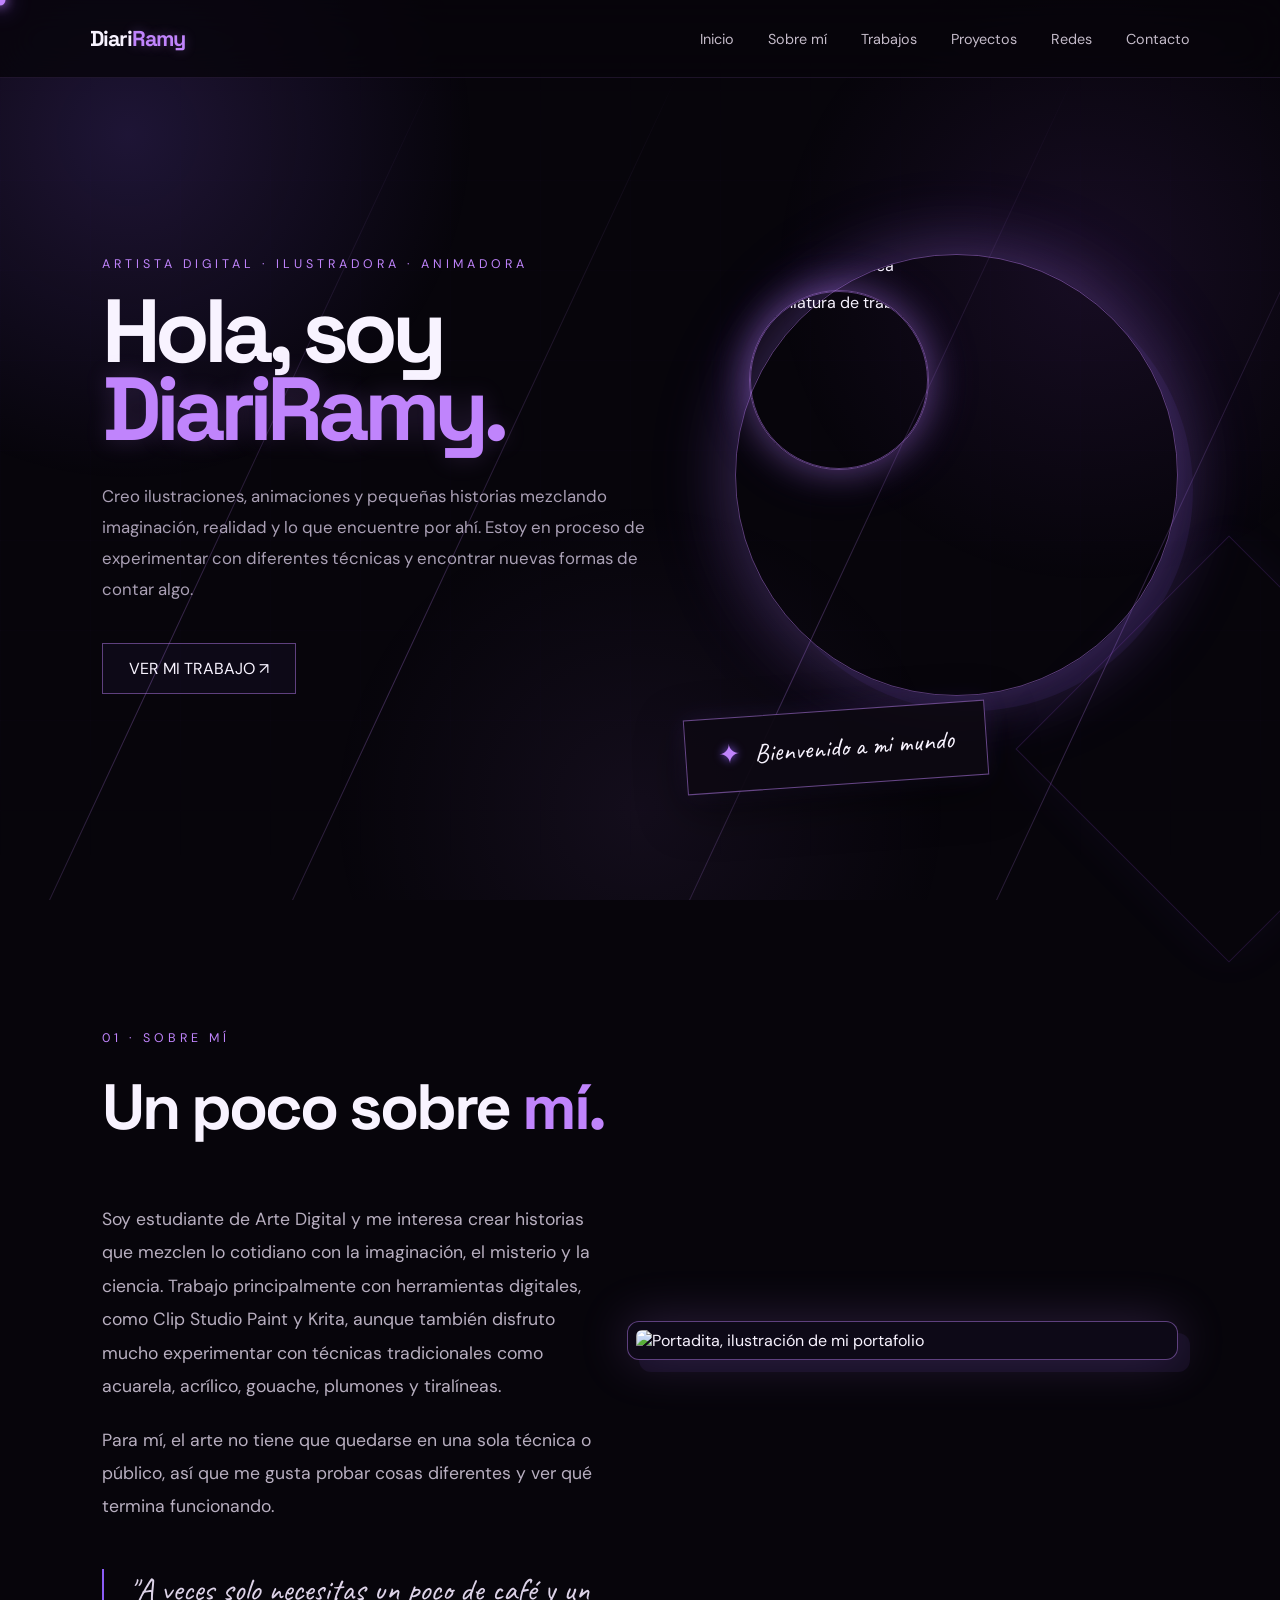
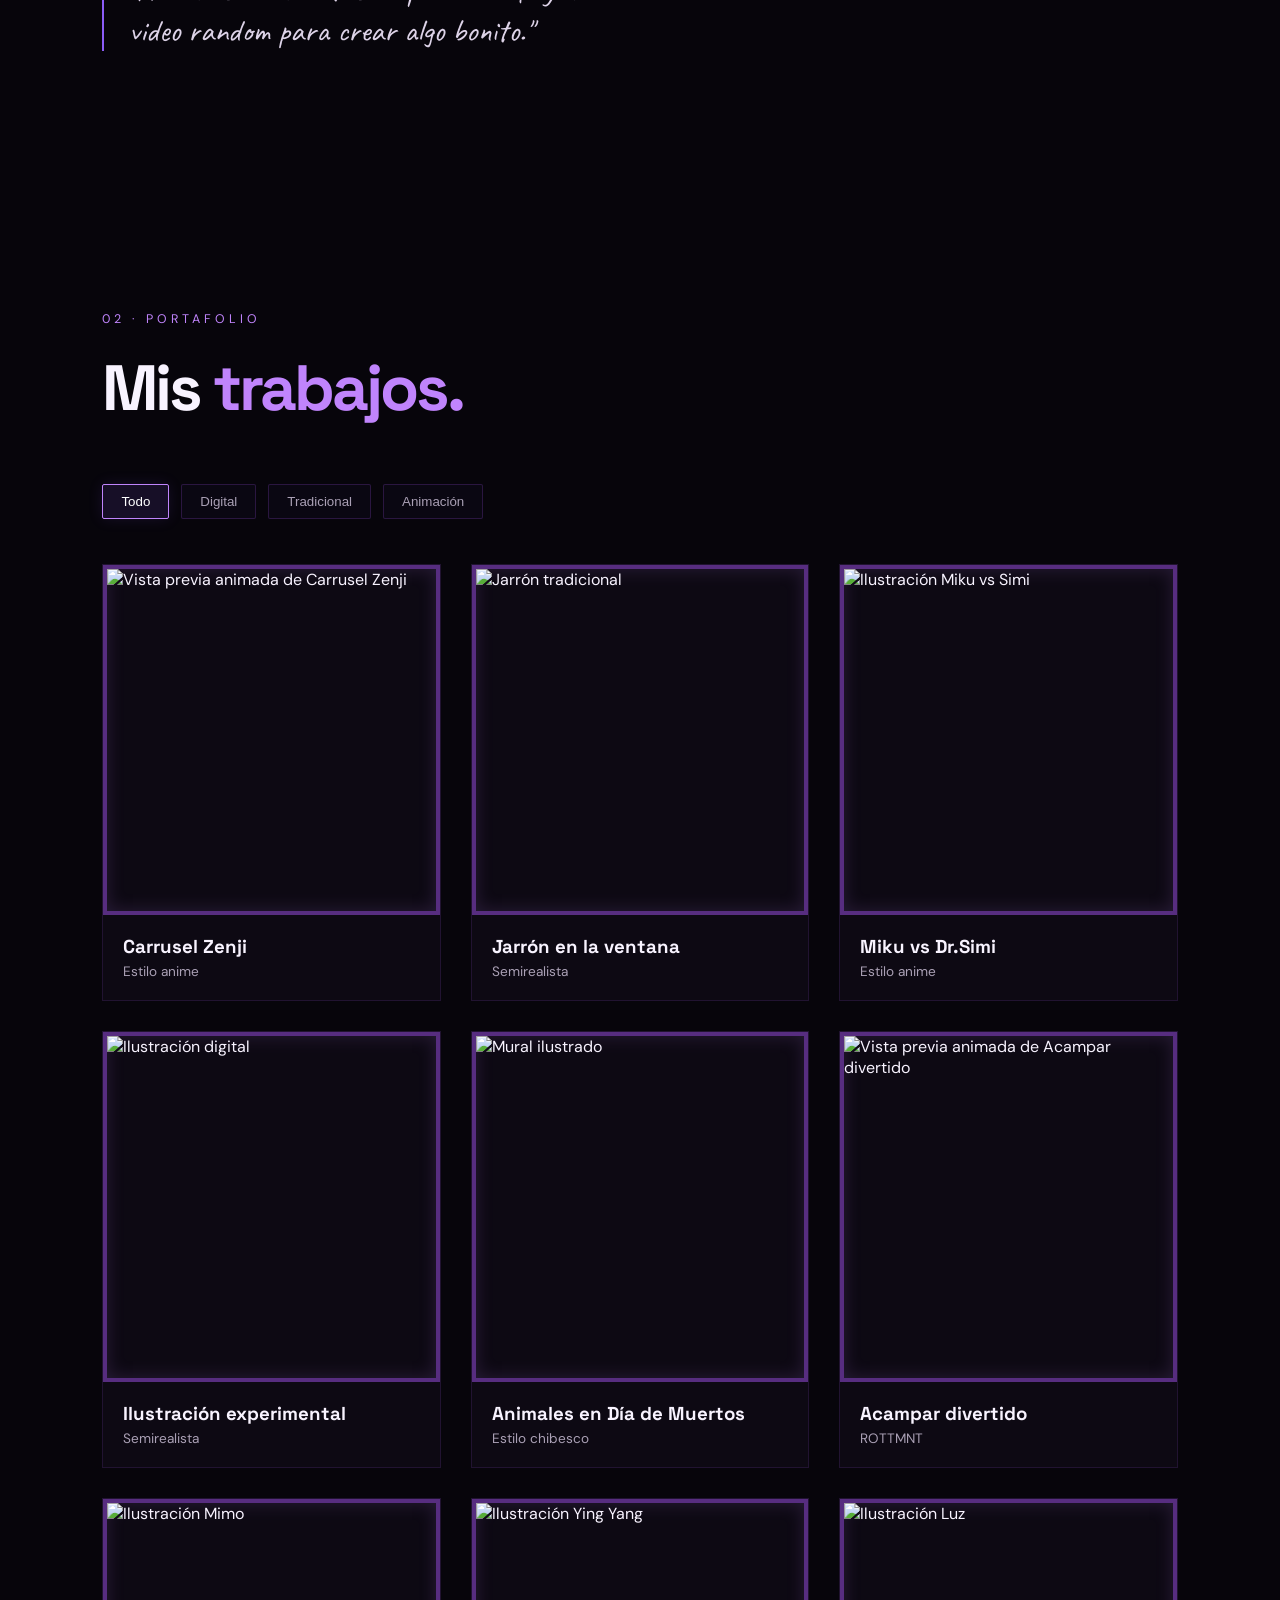
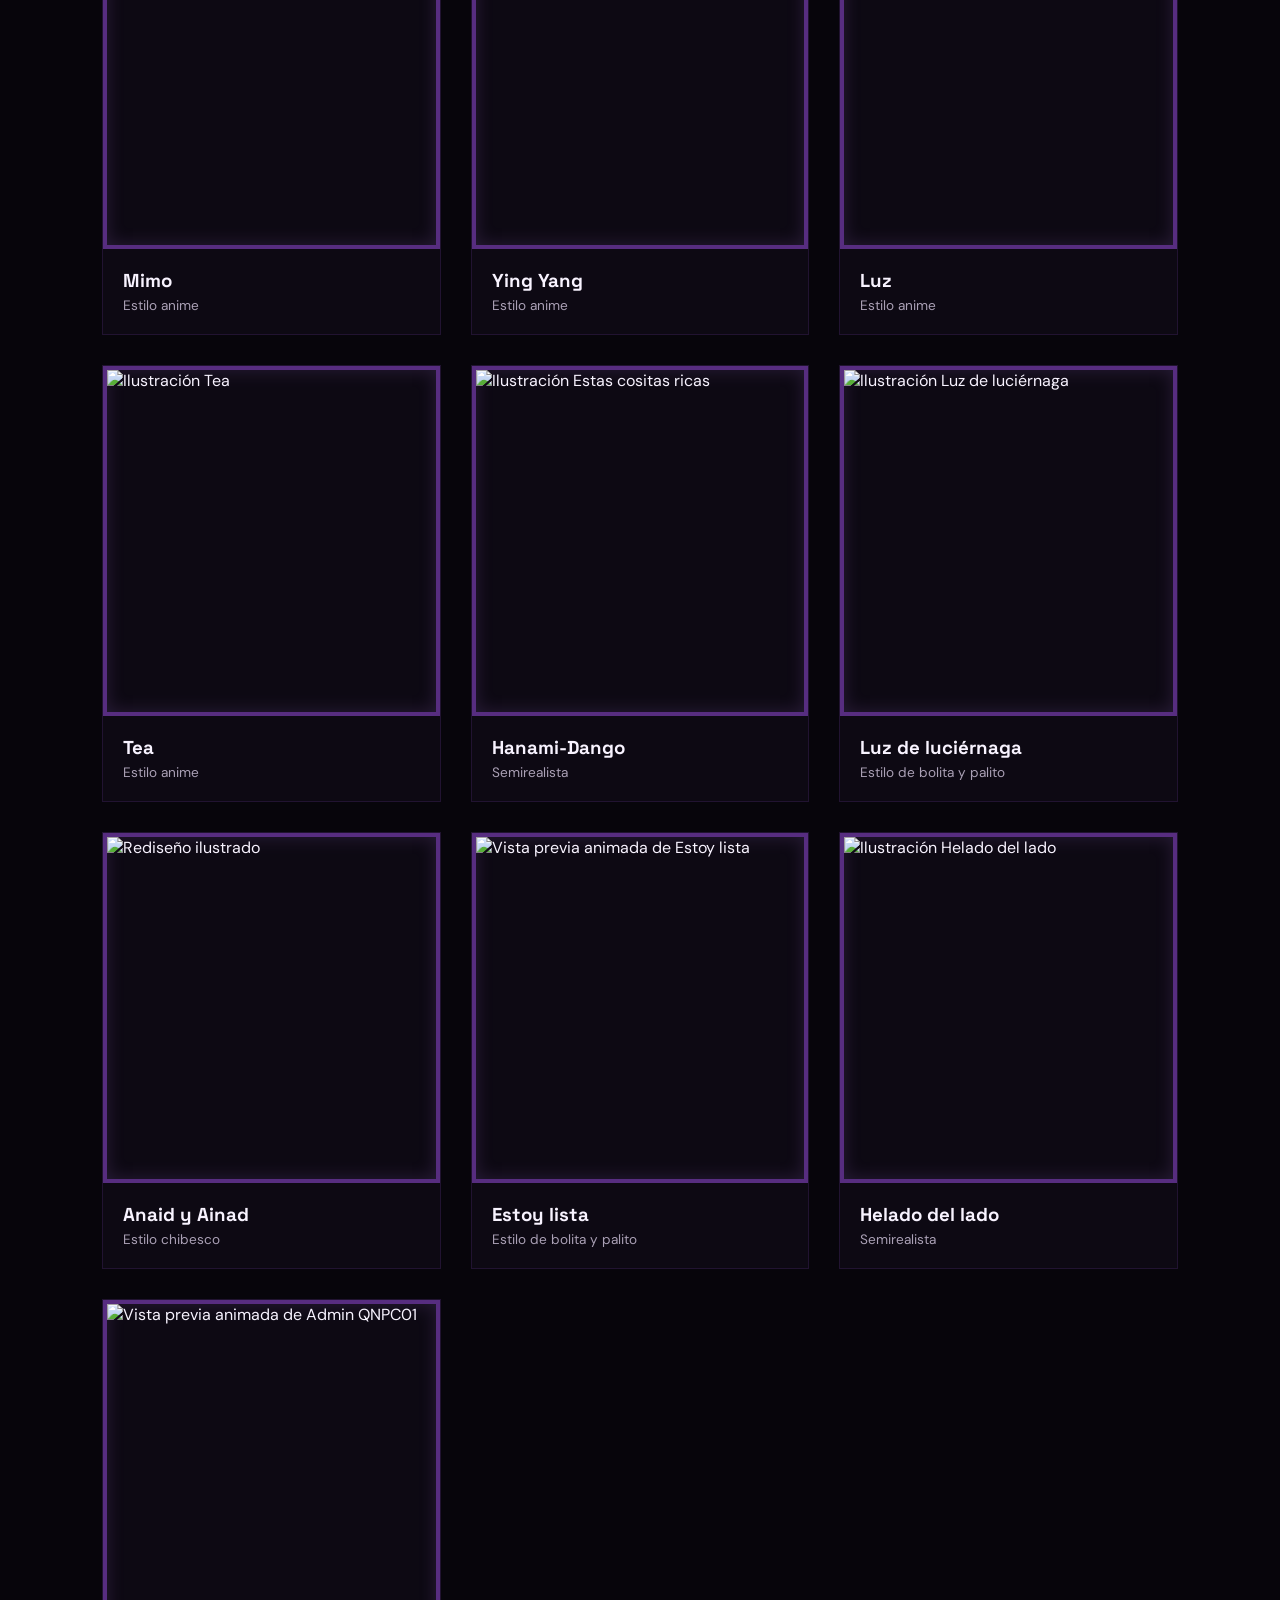
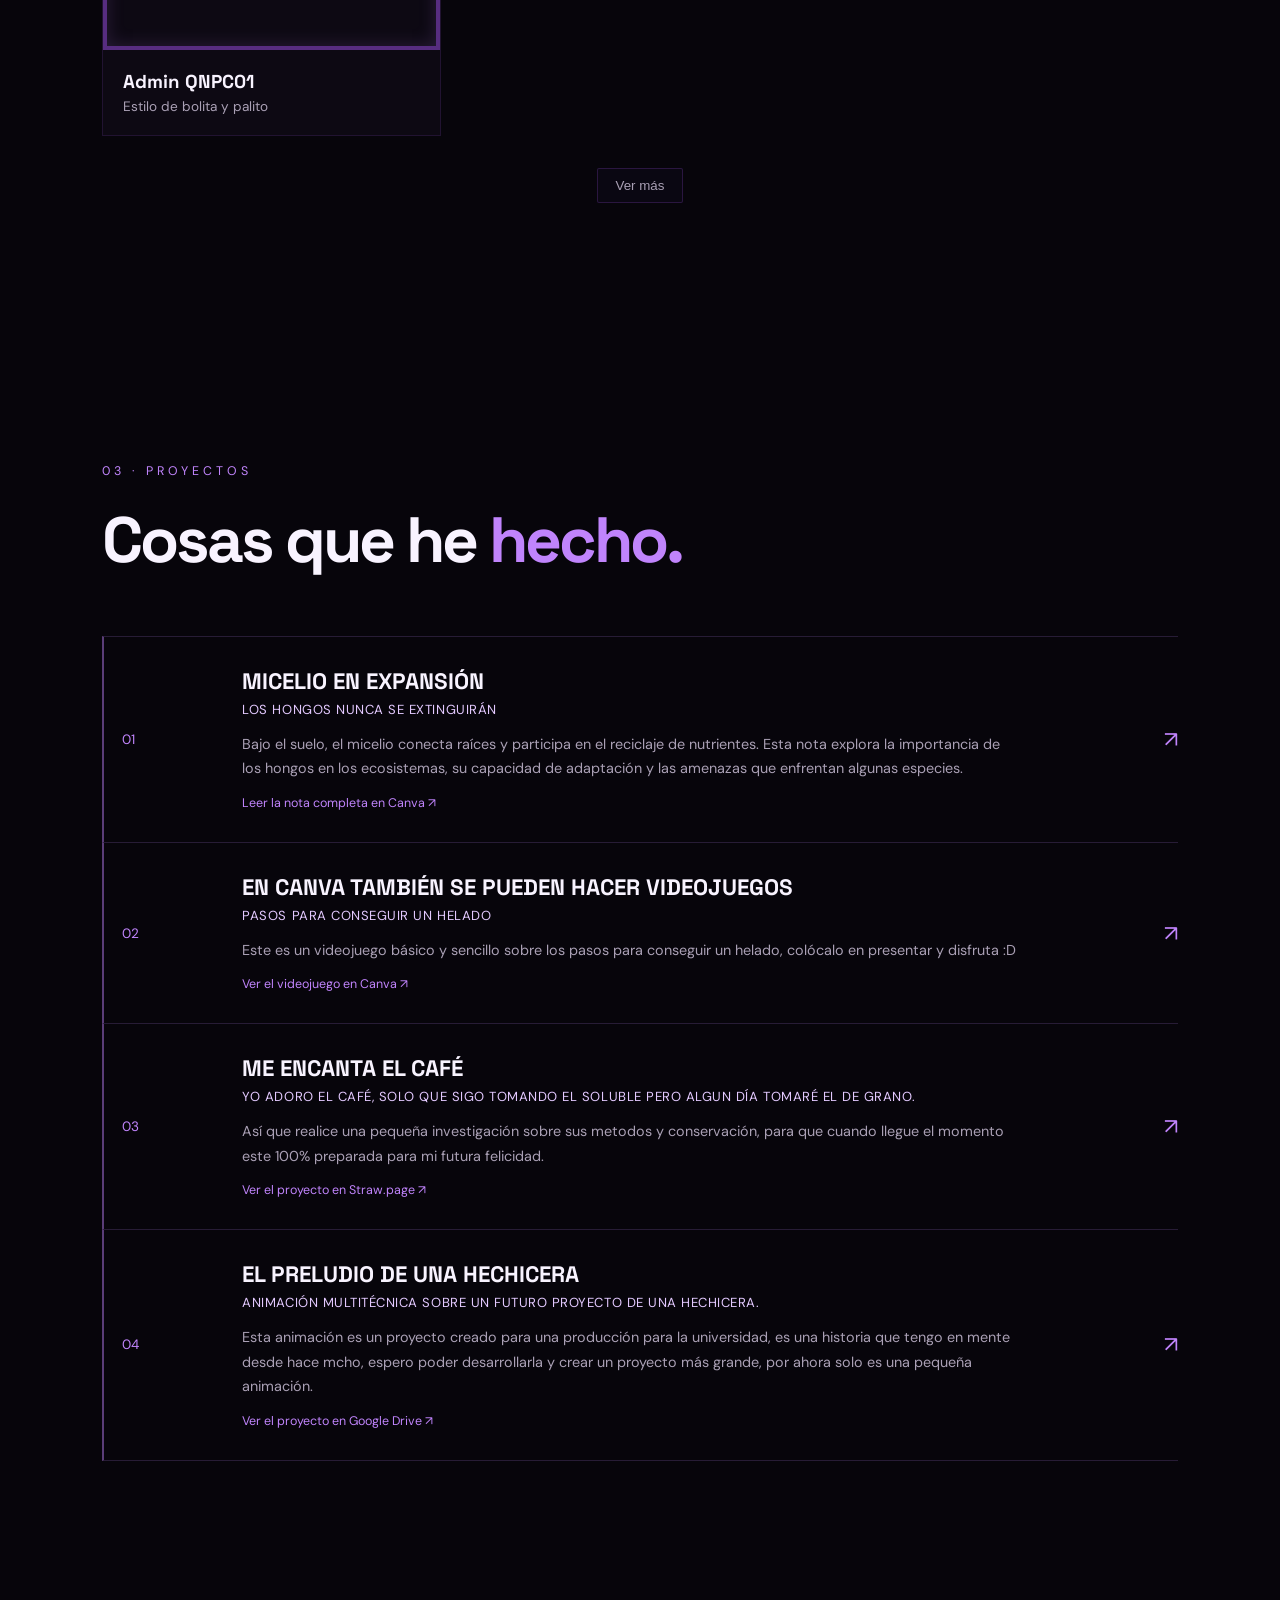
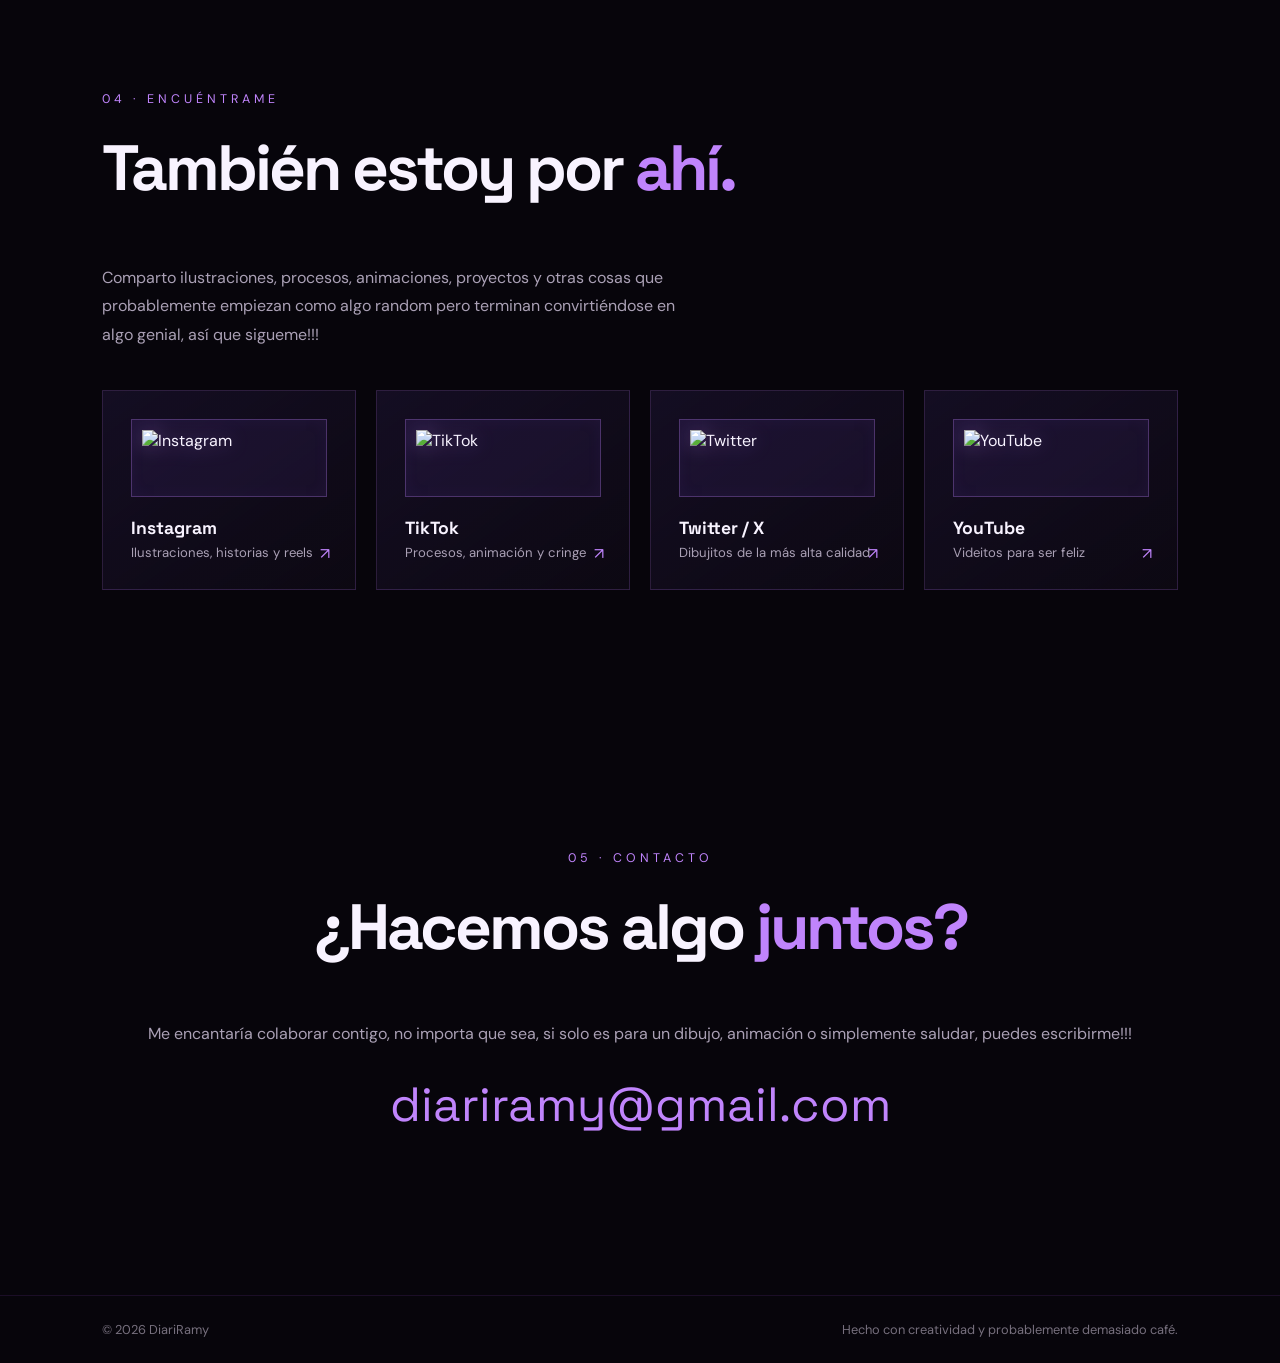
==== index.html @ 4299b9d6 "Update print statement from 'Hello' to 'Goodbye'" ====
<!DOCTYPE html>
<html lang="es">
<head>
    <meta charset="UTF-8">
    <meta name="viewport" content="width=device-width, initial-scale=1.0">

    <title>DiariRamy | Portafolio</title>
    <link rel="icon" type="image/png" href="./assets/portada1.png">

    <!-- FUENTES -->
    <link rel="preconnect" href="https://fonts.googleapis.com">
    <link rel="preconnect" href="https://fonts.gstatic.com" crossorigin>

    <link href="https://fonts.googleapis.com/css2?family=Caveat:wght@500;600;700&family=DM+Sans:wght@400;500;600;700&family=Space+Grotesk:wght@400;500;600;700&display=swap" rel="stylesheet">


<link rel="stylesheet" href="styles.css">
</head>


<body>


<!-- =====================================================
     FONDO
====================================================== -->

<div class="cyber-grid"></div>


<div class="background-lines">
    <span></span>
    <span></span>
    <span></span>
    <span></span>
</div>


<div class="particles" aria-hidden="true">

    <div class="particle" style="left:2%; --drift-x:18px; --drift-x-2:-22px; --drift-x-3:12px; animation-duration:8s; animation-delay:-1s;"></div>
    <div class="particle" style="left:7%; --drift-x:22px; --drift-x-2:-18px; --drift-x-3:14px; animation-duration:10s; animation-delay:-4s;"></div>
    <div class="particle" style="left:12%; --drift-x:15px; --drift-x-2:-25px; --drift-x-3:8px; animation-duration:9s; animation-delay:-2s;"></div>
    <div class="particle" style="left:17%; --drift-x:24px; --drift-x-2:-20px; --drift-x-3:15px; animation-duration:11s; animation-delay:-6s;"></div>
    <div class="particle" style="left:23%; --drift-x:12px; --drift-x-2:-18px; --drift-x-3:10px; animation-duration:8s; animation-delay:-5s;"></div>
    <div class="particle" style="left:29%; --drift-x:17px; --drift-x-2:-28px; --drift-x-3:18px; animation-duration:12s; animation-delay:-7s;"></div>
    <div class="particle" style="left:35%; --drift-x:22px; --drift-x-2:-14px; --drift-x-3:20px; animation-duration:10s; animation-delay:-3s;"></div>
    <div class="particle" style="left:41%; --drift-x:19px; --drift-x-2:-26px; --drift-x-3:13px; animation-duration:9s; animation-delay:-8s;"></div>
    <div class="particle" style="left:47%; --drift-x:21px; --drift-x-2:-18px; --drift-x-3:10px; animation-duration:13s; animation-delay:-5s;"></div>
    <div class="particle" style="left:53%; --drift-x:16px; --drift-x-2:-32px; --drift-x-3:12px; animation-duration:11s; animation-delay:-8s;"></div>
    <div class="particle" style="left:59%; --drift-x:24px; --drift-x-2:-14px; --drift-x-3:18px; animation-duration:9s; animation-delay:-4s;"></div>
    <div class="particle" style="left:65%; --drift-x:18px; --drift-x-2:-26px; --drift-x-3:14px; animation-duration:12s; animation-delay:-7s;"></div>
    <div class="particle" style="left:71%; --drift-x:26px; --drift-x-2:-20px; --drift-x-3:20px; animation-duration:10s; animation-delay:-11s;"></div>
    <div class="particle" style="left:77%; --drift-x:14px; --drift-x-2:-24px; --drift-x-3:15px; animation-duration:8s; animation-delay:-3s;"></div>
    <div class="particle" style="left:83%; --drift-x:20px; --drift-x-2:-18px; --drift-x-3:12px; animation-duration:9s; animation-delay:-8s;"></div>
    <div class="particle" style="left:89%; --drift-x:22px; --drift-x-2:-30px; --drift-x-3:16px; animation-duration:12s; animation-delay:-6s;"></div>
    <div class="particle" style="left:95%; --drift-x:18px; --drift-x-2:-18px; --drift-x-3:10px; animation-duration:10s; animation-delay:-2s;"></div>

</div>


<div class="sparkles">

    <div class="sparkle">✦</div>
    <div class="sparkle">✧</div>
    <div class="sparkle">✦</div>
    <div class="sparkle">✧</div>
    <div class="sparkle">✦</div>
    <div class="sparkle">·</div>
    <div class="sparkle">✦</div>
    <div class="sparkle">·</div>
    <div class="sparkle">✧</div>
    <div class="sparkle">·</div>
    <div class="sparkle">✦</div>
    <div class="sparkle">·</div>

</div>


<!-- =====================================================
     CURSOR
====================================================== -->

<div class="cursor"></div>

<div class="click-burst-layer" aria-hidden="true"></div>

<style>
    .click-burst-layer {
        position: fixed;
        inset: 0;
        z-index: 9999;
        pointer-events: none;
        overflow: visible;
    }

    .click-ripple {
        position: absolute;
        width: 14px;
        height: 14px;
        pointer-events: none;
        transform: translate(-50%, -50%);
    }
        .click-ripple {
            position: absolute;
            width: 14px;
            height: 14px;
            pointer-events: none;
            transform: translate(-50%, -50%);
        }

        .click-ripple::before {
            content: "";
            position: absolute;
            top: 50%;
            left: 50%;
            width: 36px;
            height: 36px;
            border-radius: 50%;
            background: radial-gradient(
                circle,
                rgba(255, 255, 255, 0.9) 0%,
                rgba(192, 132, 252, 0.55) 24%,
                rgba(139, 92, 246, 0.22) 52%,
                transparent 74%
            );
            filter: blur(1.5px);
            opacity: 0.9;
            transform: translate(-50%, -50%) scale(0.35);
            pointer-events: none;
            animation: rippleHalo 760ms ease-out forwards;
        }

        @keyframes rippleHalo {
            0% {
                opacity: 0.9;
                transform: translate(-50%, -50%) scale(0.35);
            }
            100% {
                opacity: 0;
                transform: translate(-50%, -50%) scale(2.7);
            }
        }

        .click-firework,
        .click-firework::before,
        .click-firework::after {
            position: absolute;
            top: 50%;
            left: 50%;
            width: 8px;
            height: 8px;
            border-radius: 50%;
            pointer-events: none;
            transform: translate(-50%, -50%) scale(0.5);
            animation: fireworkExplode 2s ease-out forwards;
        }

        .click-firework {
            filter: drop-shadow(0 0 4px rgba(168, 85, 247, 0.9));
            box-shadow:
                0 0 0 #f8f3ff,
                32px -14px 0 #a855f7,
                -24px -29px 0 #c084fc,
                15px -43px 0 #8b5cf6,
                -40px -3px 0 #d8b4fe,
                28px 13px 0 #9333ea,
                -12px 34px 0 #c026d3,
                34px 34px 0 #7c3aed,
                -58px -53px 0 #c084fc,
                55px -49px 0 #a855f7,
                -61px 34px 0 #d946ef,
                58px 48px 0 #8b5cf6,
                8px 68px 0 #b072e8,
                -46px 62px 0 #c026d3;
        }

        .click-firework::before,
        .click-firework::after {
            content: "";
        }

        .click-firework::before {
            animation-delay: 250ms;
            filter: drop-shadow(0 0 4px rgba(192, 132, 252, 0.9));
            box-shadow:
                0 0 0 #f8f3ff,
                -34px -18px 0 #c084fc,
                27px -37px 0 #8b5cf6,
                -20px 28px 0 #d946ef,
                42px -8px 0 #a855f7,
                -29px -45px 0 #c026d3,
                52px 58px 0 #9333ea,
                -58px 48px 0 #d946ef,
                64px -34px 0 #7c3aed,
                -56px -58px 0 #a855f7,
                8px -70px 0 #c084fc;
        }

        .click-firework::after {
            animation-delay: 500ms;
            filter: drop-shadow(0 0 4px rgba(217, 70, 239, 0.9));
            box-shadow:
                0 0 0 #f8f3ff,
                25px -42px 0 #8b5cf6,
                -40px -15px 0 #c084fc,
                36px 32px 0 #d946ef,
                -18px -34px 0 #7c3aed,
                18px 44px 0 #c026d3,
                -63px 36px 0 #9333ea,
                56px -57px 0 #d946ef,
                -52px -62px 0 #8b5cf6,
                70px 10px 0 #a855f7,
                -8px 70px 0 #c084fc;
        }

        @keyframes fireworkExplode {
            0% {
                opacity: 1;
                transform: translate(-50%, -50%) scale(0.5);
            }
            100% {
                opacity: 0;
                transform: translate(-50%, -50%) scale(1.7);
            }
        }

        .click-ripple span {
            position: absolute;
            inset: 0;
            border-radius: 50%;
            border: 1px solid rgba(216, 180, 254, 0.9);
            box-shadow:
                inset 0 0 8px rgba(192, 132, 252, 0.16),
                0 0 10px rgba(168, 85, 247, 0.42);
            animation: waterRipple 1.25s ease-out forwards;
            will-change: transform, opacity;
        }

        .click-ripple span:nth-child(2) {
            animation-delay: 160ms;
        }

        .click-ripple span:nth-child(3) {
            animation-delay: 320ms;
        }

        @keyframes waterRipple {
            0% {
                opacity: 0.9;
                transform: scale(0.2);
            }
            100% {
                opacity: 0;
                transform: scale(11);
            }
        }

        @media (prefers-reduced-motion: reduce) {
            .click-firework,
            .click-firework::before,
            .click-firework::after {
                animation-duration: 2s !important;
            }
        }
    </style>

<!-- =====================================================
     NAVBAR
====================================================== -->

<header class="navbar">

    <a href="#inicio" class="logo">
        Diari<span>Ramy</span>
    </a>

    <button class="menu-btn">
        ☰
    </button>

    <nav>

        <a href="#inicio">
            Inicio
        </a>

        <a href="#sobre-mi">
            Sobre mí
        </a>

        <a href="#trabajos">
            Trabajos
        </a>

        <a href="#proyectos">
            Proyectos
        </a>

        <a href="#redes">
            Redes
        </a>

        <a href="#contacto">
            Contacto
        </a>

    </nav>

</header>



<!-- =====================================================
     HERO
====================================================== -->

<main>

<section class="hero" id="inicio">

    <div class="hero-content reveal">

        <div class="small-title">
            Artista digital · Ilustradora · Animadora
        </div>

        <h1>
            Hola, soy
            <span>DiariRamy.</span>
        </h1>

        <p>
            Creo ilustraciones, animaciones y pequeñas historias
            mezclando imaginación, realidad y lo que encuentre por ahí.
            Estoy en proceso de experimentar con diferentes técnicas y
            encontrar nuevas formas de contar algo.
        </p>

        <a href="#trabajos" class="hero-button">
            VER MI TRABAJO ↗
        </a>

    </div>


    <div class="hero-image reveal">

        <div class="orbit orbit--one">
            <img
                src="./assets/port.png"
                alt="Miniatura de trabajo"
            >
        </div>

        <img
            src="./assets/portada1.png"
            alt="Ilustración artística"
            fetchpriority="high"
            decoding="async"
        >

        <div class="welcome-note">
            Bienvenido a mi mundo
        </div>

    </div>

</section>



<!-- =====================================================
     SOBRE MI
====================================================== -->

<section id="sobre-mi">

    <div class="about-layout">

    <div class="about reveal">

        <div class="small-title">
            01 · Sobre mí
        </div>

        <h2 class="section-title">
            Un poco sobre <span>mí.</span>
        </h2>

        <p>
            Soy estudiante de Arte Digital y me interesa crear
            historias que mezclen lo cotidiano con la imaginación,
            el misterio y la ciencia. Trabajo principalmente con
            herramientas digitales, como Clip Studio Paint y Krita, 
            aunque también disfruto mucho experimentar con 
            técnicas tradicionales como acuarela,
            acrílico, gouache, plumones y tiralíneas.
        </p>

        <p style="margin-top:20px;">
            Para mí, el arte no tiene
            que quedarse en una sola técnica o público, así que me gusta
            probar cosas diferentes y ver qué termina funcionando.
        </p>

        <div class="quote">
            "A veces solo necesitas un poco de café y un video random para crear algo bonito."
        </div>

    </div>

    <figure class="about-image reveal">
        <img
            src="./assets/portadita.jpg"
            alt="Portadita, ilustración de mi portafolio"
            loading="lazy"
            decoding="async"
        >
    </figure>

    </div>

</section>



<!-- =====================================================
     TRABAJOS
====================================================== -->

<section id="trabajos">

    <div class="small-title reveal">
        02 · Portafolio
    </div>

    <h2 class="section-title reveal">
        Mis <span>trabajos.</span>
    </h2>


    <div class="filters reveal">

        <button
            class="filter active"
            data-filter="all">
            Todo
        </button>

        <button
            class="filter"
            data-filter="digital">
            Digital
        </button>

        <button
            class="filter"
            data-filter="tradicional">
            Tradicional
        </button>

        <button
            class="filter"
            data-filter="animacion">
            Animación
        </button>

    </div>


    <div class="gallery">


        <!-- OBRA 1 -->

        <article
            class="art-card reveal"
            data-category="animacion"
            data-video="./assets/acampar divertido animación.mp4"
            data-fps="12"
            data-duration="01:08"
            data-date="29-01-2025"
            data-publication-url="https://www.tiktok.com/@diariramy/video/7465423328958778630"
            data-publication-label="Ver video en TikTok"
            data-context="Animación creada en Krita y Clip Studio Paint. Trata sobre un capítulo de El ascenso de las Tortugas Ninja, en el que van de campamento junto con el capibara Todd. El audio está tomado de uno de los videos de MissaSinfonia."
            data-image="https://images.unsplash.com/photo-1579783902614-a3fb3927b6a5?auto=format&fit=crop&w=1200&q=80"
        >

            <img
                data-preview-src="./assets/rotmntgif.gif"
                alt="Vista previa animada de Acampar divertido"
                loading="lazy"
                decoding="async"
            >

            <div class="art-info">

                <h3>
                    Acampar divertido
                </h3>

                <p>
                    ROTTMNT
                </p>

            </div>

        </article>



        <!-- OBRA 2 -->

        <article
            class="art-card reveal"
            data-category="animacion"
            data-video="./assets/Carrusel Zenji animación.mp4"
            data-fps="12"
            data-duration="00:18"
            data-date="01-07-2026"
            data-publication-url="https://www.tiktok.com/@diariramy/video/7657695950521011476"
            data-publication-label="Ver video en TikTok"
            data-context="Animación creada en Krita. Animación creada como aportación del Trend de TikTok:twins at the carousel animation meme."
            data-image="https://images.unsplash.com/photo-1577083288073-40892c0860a4?auto=format&fit=crop&w=1200&q=80"
        >

            <img
                data-preview-src="./assets/zenjigif.gif"
                alt="Vista previa animada de Carrusel Zenji"
                loading="lazy"
                decoding="async"
            >

            <div class="art-info">

                <h3>
                    Carrusel Zenji
                </h3>

                <p>
                    Estilo anime
                </p>

            </div>

        </article>



        <!-- OBRA 3 -->

        <article
            class="art-card reveal"
            data-category="animacion"
            data-video="./assets/estoy lista animación.mp4"
            data-fps="6"
            data-duration="00:10"
            data-date="27-03-2024"
            data-publication-url="https://www.tiktok.com/@diariramy/video/7351114481184951558"
            data-publication-label="Ver video en TikTok"
            data-context="Animación creada en Krita. Creada como practica y desahogo de no tener inspiración para dibujar. El audio está tomado de un episodio de Bob Sponja."
            data-image="https://images.unsplash.com/photo-1547891654-e66ed7ebb968?auto=format&fit=crop&w=1200&q=80"
        >

            <img
                data-preview-src="./assets/estoylistagif.gif"
                alt="Vista previa animada de Estoy lista"
                loading="lazy"
                decoding="async"
            >

            <div class="art-info">

                <h3>
                    Estoy lista
                </h3>

                <p>
                    Estilo de bolita y palito
                </p>

            </div>

        </article>



        <!-- OBRA 4 -->

        <article
            class="art-card reveal"
            data-category="animacion"
            data-video="./assets/qsmp animación.mp4"
            data-fps="16"
            data-duration="00:15"
            data-date="25-07-2023"
            data-publication-url="https://www.tiktok.com/@diariramy/video/7259865159693356294"
            data-publication-label="Ver video en TikTok"
            data-context="Animación que hace referencia al admin QNPC01 del QSMP1, con audio sacado de un episodio del El increíble mundo de Gumball"
            data-image="https://images.unsplash.com/photo-1550745165-9bc0b252726f?auto=format&fit=crop&w=1200&q=80"
        >

            <img
                data-preview-src="./assets/qsmpgif.gif"
                alt="Vista previa animada de Admin QNPC01"
                loading="lazy"
                decoding="async"
            >

            <div class="art-info">

                <h3>
                    Admin QNPC01
                </h3>

                <p>
                    Estilo de bolita y palito
                </p>

            </div>

        </article>



        <!-- OBRA 5 -->

        <article
            class="art-card reveal"
            data-category="tradicional"
            data-technique="Acuarela"
            data-image="./assets/Jarrón Tradicional.jpg"
            data-publication-note="Esto solo lo sabemos tu y yo nyajaja"
            data-context="Fecha: 20-11-2025&#10;Mini pintura creada con acuarelas regaladas por un amigo por el día de mi cumplesños ."
        >

            <img
                src="./assets/Jarrón Tradicional.jpg"
                alt="Jarrón tradicional"
                loading="lazy"
                decoding="async"
            >

            <div class="art-info">

                <h3>
                    Jarrón en la ventana 
                </h3>

                <p>
                    Semirealista
                </p>

            </div>

        </article>



        <!-- ILUSTRACIONES DIGITALES -->

        
        <article
            class="art-card reveal"
            data-category="digital"
            data-technique="Pintura digital"
            data-image="./assets/aaaa.png"
            data-publication-note="Esto solo lo sabemos tu y yo nyajaja"
            data-context="Fecha: 06-11-2025&#10;Ilustración creada en ClipStudioPaint, práctica de semirealismo."
        >
            <img
                src="./assets/aaaa.png"
                alt="Ilustración digital"
                loading="lazy"
                decoding="async"
            >
            <div class="art-info">
                <h3>Ilustración experimental</h3>
                <p>Semirealista</p>
            </div>
        </article>

        <article class="art-card reveal" data-category="digital" data-technique="Pintura digital" data-image="./assets/Cake Ilustración.png" data-publication-url="https://www.instagram.com/p/C64wl6RgiCE/?img_index=1" data-publication-label="Ver publicación en Instagram" data-context="Fecha: 13-04-2022&#10;Ilustración creada en Paint, practica con el mouse.">
            <img src="./assets/Cake Ilustración.png" alt="Ilustración Cake" loading="lazy" decoding="async">
            <div class="art-info">
                <h3>Cake</h3>
                <p>Semirealista</p>
            </div>
        </article>

        <article class="art-card reveal" data-category="digital" data-technique="Arte lineal" data-image="./assets/challenge de colores de cn.png" data-publication-url="https://www.instagram.com/p/CeOl_EvLc5S/?img_index=1" data-publication-label="Ver publicación en Instagram" data-context="Fecha: 31-05-2022&#10;Ilustración creada en Krita, practica sobre la teoria del color, challenge de colores de Cartoon Network.">
            <img src="./assets/challenge de colores de cn.png" alt="Challenge de colores" loading="lazy" decoding="async">
            <div class="art-info">
                <h3>CN colors</h3>
                <p>Estilo chibesco</p>
            </div>
        </article>

        <article class="art-card reveal" data-category="digital" data-technique="Ilustración digital" data-image="./assets/Escaleras.png" data-publication-note="Esto solo lo sabemos tu y yo nyajaja" data-context="Fecha: 30-04-2022&#10;Ilustración creada en HuionSketch, pensada como postal y practica en la ya difunta app.">
            <img src="./assets/Escaleras.png" alt="Ilustración Escaleras" loading="lazy" decoding="async">
            <div class="art-info">
                <h3>Escaleras</h3>
                <p>Estilo chibesco</p>
            </div>
        </article>

        <article class="art-card reveal" data-category="digital" data-technique="Pintura digital" data-image="./assets/estas cositas ricas.png" data-publication-url="https://www.instagram.com/p/C64wl6RgiCE/?img_index=1" data-publication-label="Ver publicación en Instagram" data-context="Fecha: 20-04-2024&#10;Ilustración creada en Paint, practica con el mouse.">
            <img src="./assets/estas cositas ricas.png" alt="Ilustración Estas cositas ricas" loading="lazy" decoding="async">
            <div class="art-info">
                <h3>Hanami-Dango</h3>
                <p>Semirealista</p>
            </div>
        </article>

        <article class="art-card reveal" data-category="digital" data-technique="Pintura digital" data-image="./assets/helado del lado jajajaja.png" data-publication-url="https://www.instagram.com/p/C64wl6RgiCE/?img_index=1" data-publication-label="Ver publicación en Instagram" data-context="Fecha: 24-03-2024&#10;Ilustración creada en Paint, practica con el mouse.">
            <img src="./assets/helado del lado jajajaja.png" alt="Ilustración Helado del lado" loading="lazy" decoding="async">
            <div class="art-info">
                <h3>Helado del lado</h3>
                <p>Semirealista</p>
            </div>
        </article>

        <article class="art-card reveal" data-category="digital" data-technique="Pintura digital" data-image="./assets/luz-iernaga.png" data-publication-note="Esto solo lo sabes tu y yo nyajaja" data-context="Fecha: 04-04-2024&#10;Ilustración creada en Krita, creada como Vent Art de mi yo de esa epoca.">
            <img src="./assets/luz-iernaga.png" alt="Ilustración Luz de luciérnaga" loading="lazy" decoding="async">
            <div class="art-info">
                <h3>Luz de luciérnaga</h3>
                <p>Estilo de bolita y palito</p>
            </div>
        </article>

        <article class="art-card reveal" data-category="digital" data-technique="Ilustracón digital" data-image="./assets/LUz.png" data-publication-note="Esto solo lo sabes tu y yo nyajaja" data-context="Fecha: 04-05-2024&#10;Ilustración creada en Krita, creada con el fin de ser vent-art.">
            <img src="./assets/LUz.png" alt="Ilustración Luz" loading="lazy" decoding="async">
            <div class="art-info">
                <h3>Luz</h3>
                <p>Estilo anime</p>
            </div>
        </article>

        <article class="art-card reveal" data-category="digital" data-technique="Ilustracón digital" data-image="./assets/Mimo Ilustración.png" data-publication-note="Esto solo lo sabes tu y yo nyajaja" data-context="Fecha: 09-08-2024&#10;Ilustración creada en ClipStudioPaint, practica de la proporción áureay al mismo tiempo creada como prueba al mismo software de dibujo.">
            <img src="./assets/Mimo Ilustración.png" alt="Ilustración Mimo" loading="lazy" decoding="async">
            <div class="art-info">
                <h3>Mimo</h3>
                <p>Estilo anime</p>
            </div>
        </article>

        <article class="art-card reveal" data-category="digital" data-technique="Ilustracón digital" data-image="./assets/mural 1.png" data-publication-note="Esto solo lo sabes tu y yo nyajaja" data-context="Fecha: 02-10-2025&#10;Ilustración creada en ClipStudioPaint para un ventanal de una exposición en mi Universidad.">
            <img src="./assets/mural 1.png" alt="Mural ilustrado" loading="lazy" decoding="async">
            <div class="art-info">
                <h3>Animales en Día de Muertos</h3>
                <p>Estilo chibesco</p>
            </div>
        </article>

        <article class="art-card reveal" data-category="digital" data-technique="Ilustracón digital" data-image="./assets/niño de la rosa3.png" data-publication-url="https://youtu.be/zsHPkvsQchk?si=_Jtl4RUdQGtsFYUN" data-publication-label="Ver en YouTube" data-context="Fecha: 13-01-2023&#10;Ilustración creada en Krita, Dibujo final de una practica de rayones en donde el resrultado final fue un mosquetero con paleta de colores purpuras.">
            <img src="./assets/niño de la rosa3.png" alt="Ilustración Niño de la rosa" loading="lazy" decoding="async">
            <div class="art-info">
                <h3>Niño de las purpuras</h3>
                <p>Estilo anime</p>
            </div>
        </article>

        <article class="art-card reveal" data-category="digital" data-technique="Ilustracón digital" data-image="./assets/rediseñosull.png" data-publication-note="Esto solo lo sabes tu y yo nyajaja" data-context="Fecha: 30-03-2024&#10;Ilustración creada en Krita, presentación y rediseño de mis OC originales Anaid y Ainad.">
            <img src="./assets/rediseñosull.png" alt="Rediseño ilustrado" loading="lazy" decoding="async">
            <div class="art-info">
                <h3>Anaid y Ainad</h3>
                <p>Estilo chibesco</p>
            </div>
        </article>

        <article class="art-card reveal" data-category="digital" data-technique="Ilustracón digital" data-image="./assets/tea.png" data-publication-note="Esto solo lo sabes tu y yo nyajaja" data-context="Fecha: 04-05-2024&#10;Ilustración creada en Krita, practica sobre la teoria del color, colores monocromaticos.">
            <img src="./assets/tea.png" alt="Ilustración Tea" loading="lazy" decoding="async">
            <div class="art-info">
                <h3>Tea</h3>
                <p>Estilo anime</p>
            </div>
        </article>

        <article class="art-card reveal" data-category="digital" data-technique="Ilustracón digital" data-image="./assets/yingyanga.png" data-publication-note="Esto solo lo sabes tu y yo nyajaja" data-context="Fecha: 03-07-2024&#10;Ilustración creada en Krita, rediseño de mis OC originales Anaid y Ainad con referencia al Ying y Yang.">
            <img src="./assets/yingyanga.png" alt="Ilustración Ying Yang" loading="lazy" decoding="async">
            <div class="art-info">
                <h3>Ying Yang</h3>
                <p>Estilo anime</p>
            </div>
        </article>

        <article class="art-card reveal" data-category="digital" data-technique="Ilustracón digital" data-image="./assets/Miku vs Smi.jpg" data-publication-note="Esto solo lo sabes tu y yo nyajaja" data-context="Fecha: 10-11-2025&#10;Ilustración creada en IbisPaint, creada para un Fancine, como proyecto universitario con temática de lucha libre.">
            <img src="./assets/Miku vs Smi.jpg" alt="Ilustración Miku vs Simi" loading="lazy" decoding="async">
            <div class="art-info">
                <h3>Miku vs Dr.Simi</h3>
                <p>Estilo anime</p>
            </div>
        </article>
    </div>

    <div class="gallery-actions">
        <button class="filter show-more" type="button" aria-expanded="false" hidden>
            Ver más
        </button>
    </div>

</section>



<!-- =====================================================
     PROYECTOS
====================================================== -->

<section id="proyectos">

    <div class="small-title reveal">
        03 · Proyectos
    </div>

    <h2 class="section-title reveal">
        Cosas que he <span>hecho.</span>
    </h2>


    <div class="projects">


        <div class="project project-feature reveal">

            <span class="project-number">
                01
            </span>

            <div>

                <h3>
                    MICELIO EN EXPANSIÓN
                </h3>

                <p class="project-subtitle">
                    LOS HONGOS NUNCA SE EXTINGUIRÁN
                </p>

                <p class="project-note">
                    Bajo el suelo, el micelio conecta raíces y participa en el reciclaje de nutrientes.
                    Esta nota explora la importancia de los hongos en los ecosistemas, su capacidad de
                    adaptación y las amenazas que enfrentan algunas especies.
                </p>

                <a
                    class="project-link"
                    href="https://canva.link/rwtvmbkx9lrkjkg"
                    target="_blank"
                    rel="noopener noreferrer"
                >
                    Leer la nota completa en Canva ↗
                </a>
            </div>

            <span class="project-arrow">
                ↗
            </span>

        </div>



        <div class="project project-feature reveal">

            <span class="project-number">
                02
            </span>

            <div>

                <h3>
                    EN CANVA TAMBIÉN SE PUEDEN HACER VIDEOJUEGOS
                </h3>

                <p class="project-subtitle">
                    PASOS PARA CONSEGUIR UN HELADO
                </p>

                <p class="project-note">
                    Este es un videojuego básico y sencillo sobre los pasos para conseguir un helado,
                    colócalo en presentar y disfruta :D
                </p>

                <a
                    class="project-link"
                    href="https://canva.link/k5wox0dvntkofe7"
                    target="_blank"
                    rel="noopener noreferrer"
                >
                    Ver el videojuego en Canva ↗
                </a>
            </div>

            <span class="project-arrow">
                ↗
            </span>

        </div>



        <div class="project project-feature reveal">

            <span class="project-number">
                03
            </span>

            <div>

                <h3>
                    ME ENCANTA EL CAFÉ
                </h3>

                <p class="project-subtitle">
                    YO ADORO EL CAFÉ, SOLO QUE SIGO TOMANDO EL SOLUBLE PERO ALGUN DÍA TOMARÉ EL DE GRANO.
                </p>

                <p class="project-note">
                    Así que realice una pequeña investigación sobre sus metodos y conservación, para que cuando llegue el momento este 100% preparada para mi futura felicidad.
                </p>

                <a
                    class="project-link"
                    href="https://diaricaffe.straw.page/"
                    target="_blank"
                    rel="noopener noreferrer"
                >
                    Ver el proyecto en Straw.page ↗
                </a>
            </div>

            <span class="project-arrow">
                ↗
            </span>

        </div>



        <div class="project project-feature reveal">

            <span class="project-number">
                04
            </span>

            <div>

                <h3>
                    EL PRELUDIO DE UNA HECHICERA
                </h3>

                <p class="project-subtitle">
                    ANIMACIÓN MULTITÉCNICA SOBRE UN FUTURO PROYECTO DE UNA HECHICERA.
                </p>

                <p class="project-note">
                    Esta animación es un proyecto creado para una producción para la universidad, es una historia que tengo en mente desde hace mcho, espero poder desarrollarla y crear un proyecto más grande, por ahora solo es una pequeña animación.
                </p>

                <a
                    class="project-link"
                    href="https://drive.google.com/file/d/1qfHI5_io55g0wKtZ45tW9RDql6k2t9kS/view?usp=sharing"
                    target="_blank"
                    rel="noopener noreferrer"
                >
                    Ver el proyecto en Google Drive ↗
                </a>
            </div>

            <span class="project-arrow">
                ↗
            </span>

        </div>


    </div>

</section>



<!-- =====================================================
     REDES
====================================================== -->

<section
    id="redes"
    class="social-section"
>

    <div class="small-title reveal">
        04 · Encuéntrame
    </div>

    <h2 class="section-title reveal">
        También estoy por <span>ahí.</span>
    </h2>

    <p class="social-intro reveal">
        Comparto ilustraciones, procesos, animaciones, proyectos y otras cosas
        que probablemente empiezan como algo random pero terminan
        convirtiéndose en algo genial, así que sigueme!!!
    </p>

    <div class="social-grid">

        <!-- INSTAGRAM -->

        <a
            href="https://www.instagram.com/diariramy/"
            class="social-card reveal"
            target="_blank"
            rel="noopener noreferrer"
        >

            <div class="social-icon">
                <img
                    src="./assets/Instagram.png"
                    alt="Instagram"
                    loading="lazy"
                    decoding="async"
                >
            </div>

            <div>

                <h3>
                    Instagram
                </h3>

                <p>
                    Ilustraciones, historias y reels
                </p>

            </div>

            <span class="social-arrow">
                ↗
            </span>

        </a>



        <!-- TIKTOK -->

        <a
            href="https://www.tiktok.com/@diariramy?is_from_webapp=1&sender_device=pc"
            class="social-card reveal"
            target="_blank"
            rel="noopener noreferrer"
        >

            <div class="social-icon">
                <img
                    src="./assets/Tiktok.png"
                    alt="TikTok"
                    loading="lazy"
                    decoding="async"
                >
            </div>

            <div>

                <h3>
                    TikTok
                </h3>

                <p>
                    Procesos, animación y cringe
                </p>

            </div>

            <span class="social-arrow">
                ↗
            </span>

        </a>



        <!-- TWITTER -->

        <a
            href="https://x.com/diariramy"
            class="social-card reveal"
            target="_blank"
            rel="noopener noreferrer"
            aria-label="Twitter / X"
        >

            <div class="social-icon">
                <img
                    src="./assets/twitter.png"
                    alt="Twitter"
                    loading="lazy"
                    decoding="async"
                >
            </div>

            <div>

                <h3>
                    Twitter / X
                </h3>

                <p>
                    Dibujitos de la más alta calidad
                </p>

            </div>

            <span class="social-arrow">
                ↗
            </span>

        </a>



        <!-- YOUTUBE -->

        <a
            href="https://www.youtube.com/@diariramy"
            class="social-card reveal"
            target="_blank"
            rel="noopener noreferrer"
        >

            <div class="social-icon">
                <img
                    src="./assets/Youtube.png"
                    alt="YouTube"
                    loading="lazy"
                    decoding="async"
                >
            </div>

            <div>

                <h3>
                    YouTube
                </h3>

                <p>
                    Videitos para ser feliz
                </p>

            </div>

            <span class="social-arrow">
                ↗
            </span>

        </a>


    </div>

</section>



<!-- =====================================================
     CONTACTO
====================================================== -->

<section
    id="contacto"
    class="contact"
>

    <div class="small-title reveal">
        05 · Contacto
    </div>

    <h2 class="section-title reveal">
        ¿Hacemos algo <span>juntos?</span>
    </h2>

    <p class="reveal">
        Me encantaría colaborar contigo, no importa que sea, si solo es para un dibujo, 
        animación o simplemente saludar, puedes escribirme!!!
    </p>

    <!-- CAMBIA EL CORREO -->

    <a
        href="mailto:diariramy@gmail.com"
        class="contact-mail reveal"
    >
        diariramy@gmail.com
    </a>

</section>

</main>



<!-- =====================================================
     FOOTER
====================================================== -->

<footer>

    <span>
        © 2026 DiariRamy
    </span>

    <span>
        Hecho con creatividad y probablemente demasiado café.
    </span>

</footer>



<!-- =====================================================
     MODAL
====================================================== -->

<div class="modal">

    <div class="modal-content">

        <span class="close">
            ×
        </span>

        <div class="modal-media">

            <img
                src=""
                alt="Obra ampliada"
            >

            <video
                class="modal-video"
                src=""
                controls
                muted
                loop
                playsinline
                style="display:none;"
            ></video>

            <div class="modal-nav">
                <button class="modal-prev" type="button" aria-label="Anterior">
                    ←
                </button>

                <button class="modal-next" type="button" aria-label="Siguiente">
                    →
                </button>
            </div>

        </div>

        <aside class="modal-details">

            <div class="modal-details-label">
                Ficha del trabajo
            </div>

            <h2 class="modal-title"></h2>

            <dl class="technical-data">

                <div>
                    <dt>Categoría</dt>
                    <dd class="modal-category"></dd>
                </div>

                <div class="modal-technique-row">
                    <dt>Técnica</dt>
                    <dd class="modal-technique"></dd>
                </div>

                <div>
                    <dt>Descripción</dt>
                    <dd class="modal-context">
                        <div class="modal-description"></div>
                        <div class="publication-details" hidden>
                            <span class="publication-note" hidden></span>
                            <div class="publication-info" hidden>
                                <span class="publication-label">Publicado en</span>
                                <a class="publication-link" target="_blank" rel="noopener noreferrer"></a>
                            </div>
                        </div>
                    </dd>
                </div>

            </dl>

            <dl class="animation-specs" hidden>
                <div>
                    <dt>Formato</dt>
                    <dd class="modal-format"></dd>
                </div>
                <div>
                    <dt>FPS</dt>
                    <dd class="modal-fps"></dd>
                </div>
                <div>
                    <dt>Duración</dt>
                    <dd class="modal-duration"></dd>
                </div>
            </dl>

        </aside>

    </div>

</div>

<style>
    .modal {
        background: rgba(8, 10, 18, 0.72);
        backdrop-filter: blur(14px);
        -webkit-backdrop-filter: blur(14px);
    }

    .modal-content {
        position: relative;
        background:
            linear-gradient(135deg, rgba(14, 16, 30, 0.92), rgba(16, 18, 28, 0.75));
        border: 1px solid rgba(255,255,255,0.12);
        box-shadow:
            0 30px 60px rgba(0,0,0,0.45),
            inset 0 1px 0 rgba(255,255,255,0.08);
        overflow: visible;
    }

    .close {
        position: absolute;
        top: 18px;
        right: 18px;
        z-index: 35;
        width: 42px;
        height: 42px;
        border-radius: 50%;
        display: grid;
        place-items: center;
        font-size: 1.7rem;
        color: #f5f5ff;
        background:
            linear-gradient(135deg, rgba(255,255,255,0.12), rgba(255,255,255,0.04));
        border: 1px solid rgba(255,255,255,0.14);
        box-shadow: 0 10px 25px rgba(0,0,0,0.25);
        cursor: pointer;
        transition: transform 0.2s ease, border-color 0.2s ease, box-shadow 0.2s ease;
    }

    .close:hover {
        transform: rotate(90deg) scale(1.04);
        border-color: rgba(167, 139, 250, 0.9);
        box-shadow:
            0 0 0 6px rgba(167, 139, 250, 0.12),
            0 12px 30px rgba(0,0,0,0.28);
    }

    .modal-nav {
        position: absolute;
        top: 50%;
        left: 18px;
        right: 18px;
        transform: translateY(-50%);
        display: flex;
        justify-content: space-between;
        align-items: center;
        z-index: 30;
        pointer-events: none;
    }

    .modal-nav button {
        position: relative;
        pointer-events: auto;
        width: 52px;
        height: 72px;
        border: 1px solid rgba(255,255,255,0.18);
        border-radius: 14px;
        background:
            linear-gradient(180deg, rgba(255,255,255,0.12), rgba(255,255,255,0.02)),
            linear-gradient(135deg, rgba(31, 36, 56, 0.95), rgba(12, 16, 26, 0.92));
        color: #f5f7ff;
        font-size: 1.5rem;
        line-height: 1;
        display: grid;
        place-items: center;
        cursor: pointer;
        box-shadow:
            0 12px 28px rgba(0,0,0,0.28),
            inset 0 1px 0 rgba(255,255,255,0.1);
        transition:
            transform 0.2s ease,
            border-color 0.2s ease,
            box-shadow 0.2s ease,
            background 0.2s ease;
    }

    .modal-nav button::before {
        content: "";
        position: absolute;
        inset: 5px;
        border-radius: 10px;
        border: 1px solid rgba(255,255,255,0.08);
        background: linear-gradient(135deg, rgba(167, 139, 250, 0.08), rgba(59, 130, 246, 0.09));
    }

    .modal-nav button:hover {
        transform: translateY(-2px) scale(1.03);
        border-color: rgba(167, 139, 250, 0.9);
        box-shadow:
            0 0 0 6px rgba(167, 139, 250, 0.12),
            0 14px 30px rgba(0,0,0,0.32);
    }

    .modal-nav button:active {
        transform: scale(0.98);
    }

    .modal-prev {
        margin-left: -12px;
    }

    .modal-next {
        margin-right: -12px;
    }

    .modal-prev,
    .modal-next {
        overflow: hidden;
    }

    .modal-prev span,
    .modal-next span {
        position: relative;
        z-index: 1;
        display: block;
        transform: translateY(-1px);
    }

    @media (max-width: 768px) {
        .modal-nav {
            left: 10px;
            right: 10px;
        }

        .modal-prev {
            margin-left: -8px;
        }

        .modal-next {
            margin-right: -8px;
        }

        .modal-nav button {
            width: 46px;
            height: 64px;
            font-size: 1.2rem;
        }

        .close {
            width: 36px;
            height: 36px;
            top: 12px;
            right: 12px;
        }
    }
</style>

<script>
/* =========================================================
   MENÚ
========================================================= */

const menuBtn =
    document.querySelector(".menu-btn");

const nav =
    document.querySelector(".navbar nav");

menuBtn.addEventListener("click", () => {

    nav.classList.toggle("open");

});


document
    .querySelectorAll(".navbar nav a")
    .forEach(link => {

        link.addEventListener("click", () => {

            nav.classList.remove("open");

        });

    });



/* =========================================================
    FILTROS + ORDEN POR FECHA
========================================================= */

const filters =
    document.querySelectorAll(".filters .filter");

const cards =
    document.querySelectorAll(".art-card");

const gallery =
    document.querySelector(".gallery");

const showMoreButton =
    document.querySelector(".show-more");

const maxVisibleCards = 16;
let showAllCards = false;

const prefersReducedMotion =
    window.matchMedia("(prefers-reduced-motion: reduce)").matches;

const videoObserver = new IntersectionObserver(entries => {
    entries.forEach(({ isIntersecting, target: video }) => {
        if (isIntersecting && !document.hidden && !prefersReducedMotion) {
            video.play().catch(() => {});
        } else {
            video.pause();
        }
    });
}, { rootMargin: "200px 0px" });

gallery.querySelectorAll("video").forEach(video => {
    videoObserver.observe(video);
});

const getCardDate = card => {
    const date = card.dataset.date ||
        card.dataset.context?.match(/Fecha:\s*(\d{2}-\d{2}-\d{4})/)?.[1];

    if (!date) return 0;

    const [day, month, year] = date.split("-").map(Number);
    return Date.UTC(year, month - 1, day);
};

const cardsByDate =
    [...cards].sort((first, second) => getCardDate(second) - getCardDate(first));

const isArtworkArea = target =>
    target instanceof Element && target.closest(".art-card, .modal-media");

document.addEventListener("contextmenu", event => {
    if (isArtworkArea(event.target)) {
        event.preventDefault();
    }
});

document.addEventListener("dragstart", event => {
    if (isArtworkArea(event.target)) {
        event.preventDefault();
    }
});

document.addEventListener("auxclick", event => {
    if (event.button === 1 && isArtworkArea(event.target)) {
        event.preventDefault();
    }
});

const sortGalleryByDate = () => {
    cardsByDate.forEach(card => {
        gallery.appendChild(card);
    });
};

sortGalleryByDate();
const updateGalleryVisibility = (animate = true) => {
    const category = document.querySelector(".filter.active").dataset.filter;
    const matchingCards = cardsByDate.filter(card =>
        category === "all" || card.dataset.category === category
    );
    const visibleCards = new Set(
        showAllCards ? matchingCards : matchingCards.slice(0, maxVisibleCards)
    );

    showMoreButton.hidden = matchingCards.length <= maxVisibleCards;
    showMoreButton.textContent = showAllCards ? "Ver menos" : "Ver más";
    showMoreButton.setAttribute("aria-expanded", String(showAllCards));

    cards.forEach(card => {
        const pendingFilterTimeout = card.dataset.filterTimeout;

        if (pendingFilterTimeout) {
            clearTimeout(Number(pendingFilterTimeout));
            delete card.dataset.filterTimeout;
        }

        if (visibleCards.has(card)) {
            card.style.display = "block";

            if (animate) {
                setTimeout(() => {
                    card.style.opacity = "1";
                    card.style.transform = "translateY(0)";
                }, 50);
            } else {
                card.style.opacity = "1";
                card.style.transform = "translateY(0)";
            }

            return;
        }

        card.style.opacity = "0";
        card.style.transform = "translateY(20px)";

        if (!animate) {
            card.style.display = "none";
            return;
        }

        card.dataset.filterTimeout = setTimeout(() => {
            card.style.display = "none";
            delete card.dataset.filterTimeout;
        }, 300);
    });
};

sortGalleryByDate();
updateGalleryVisibility(false);

filters.forEach(filter => {
    filter.addEventListener("click", () => {
        filters.forEach(button => button.classList.remove("active"));
        filter.classList.add("active");
        showAllCards = false;

        if (filter.dataset.filter === "all") {
            sortGalleryByDate();
        }

        updateGalleryVisibility();
    });
});

showMoreButton.addEventListener("click", () => {
    showAllCards = !showAllCards;
    updateGalleryVisibility();
});



/* =========================================================
   MODAL
========================================================= */

const modal =
    document.querySelector(".modal");

const modalImg =
    document.querySelector(".modal img");

const modalVideo =
    document.querySelector(".modal-video");

const modalTitle =
    document.querySelector(".modal-title");

const modalCategory =
    document.querySelector(".modal-category");

const modalTechnique =
    document.querySelector(".modal-technique");

const modalContext =
    document.querySelector(".modal-context");

const modalDescription =
    document.querySelector(".modal-description");

const modalDetailsLabel =
    document.querySelector(".modal-details-label");

const animationSpecs =
    document.querySelector(".animation-specs");

const modalFormat =
    document.querySelector(".modal-format");

const modalFps =
    document.querySelector(".modal-fps");

const modalDuration =
    document.querySelector(".modal-duration");

const publicationDetails =
    document.querySelector(".publication-details");

const publicationInfo =
    document.querySelector(".publication-info");

const publicationNote =
    document.querySelector(".publication-note");

const publicationLink =
    document.querySelector(".publication-link");

const closeModal =
    document.querySelector(".close");

const modalPrev =
    document.querySelector(".modal-prev");

const modalNext =
    document.querySelector(".modal-next");

const animatedPreviews =
    gallery.querySelectorAll("img[data-preview-src]");

const previewVisibility = new Map();

const syncAnimatedPreview = preview => {
    const shouldPlay =
        previewVisibility.get(preview) &&
        !document.hidden &&
        !modal.classList.contains("active");

    if (shouldPlay) {
        if (preview.getAttribute("src") !== preview.dataset.previewSrc) {
            preview.src = preview.dataset.previewSrc;
        }
    } else {
        preview.removeAttribute("src");
    }
};

const previewObserver = new IntersectionObserver(entries => {
    entries.forEach(({ isIntersecting, target }) => {
        previewVisibility.set(target, isIntersecting);
        syncAnimatedPreview(target);
    });
});

animatedPreviews.forEach(preview => {
    previewObserver.observe(preview);
});

const pauseAnimatedPreviews = () => {
    animatedPreviews.forEach(syncAnimatedPreview);
};

const resumeAnimatedPreviews = () => {
    animatedPreviews.forEach(syncAnimatedPreview);
};

document.documentElement.classList.toggle("page-hidden", document.hidden);

document.addEventListener("visibilitychange", () => {
    document.documentElement.classList.toggle("page-hidden", document.hidden);

    if (document.hidden) {
        modalVideo.pause();
        pauseAnimatedPreviews();
        return;
    }

    if (!modal.classList.contains("active")) {
        resumeAnimatedPreviews();
    }
});

modalPrev.innerHTML = "<span>←</span>";
modalNext.innerHTML = "<span>→</span>";

const formatDuration = duration => {
    const minutes = Math.floor(duration / 60);
    const seconds = Math.floor(duration % 60).toString().padStart(2, "0");

    return `${minutes}:${seconds}`;
};

const markVideoMetadataUnavailable = () => {
    modalDuration.textContent = modalVideo.dataset.durationOverride || "—";
};

modalVideo.addEventListener("loadedmetadata", () => {
    if (!Number.isFinite(modalVideo.duration)) {
        markVideoMetadataUnavailable();
        return;
    }

    modalDuration.textContent = modalVideo.dataset.durationOverride || formatDuration(modalVideo.duration);
});

modalVideo.addEventListener("error", markVideoMetadataUnavailable);

let modalCards = [];
let currentModalIndex = -1;

const getActiveFilter = () => {
    const active =
        document.querySelector(".filter.active");

    return active ? active.dataset.filter : "all";
};

const getVisibleCards = () => {
    const activeFilter =
        getActiveFilter();

    return Array.from(gallery.children).filter(card => {
        if (!card.classList.contains("art-card")) return false;

        return activeFilter === "all" ||
            card.dataset.category === activeFilter;
    });
};

const populateModalWithCard = (card) => {
    if (!card) return;

    const videoUrl = card.dataset.video;
    const title = card.querySelector("h3").textContent.trim();
    const technique = card.dataset.technique || card.querySelector("p").textContent.trim();
    const backgroundUrl = card.dataset.image || card.querySelector("img")?.src;

    const categoryNames = {
        digital: "Digital",
        tradicional: "Tradicional",
        animacion: "Animación digital"
    };

    const contexts = {
        digital: "Ilustración creada para explorar color, composición y narrativa visual.",
        tradicional: "Ejercicio de observación y experimentación con una técnica tradicional.",
        animacion: "Pieza audiovisual creada para explorar movimiento, ritmo y narrativa."
    };

    modalTitle.textContent = title;
    modalDetailsLabel.textContent = [
        "Estilo anime",
        "Estilo chibesco",
        "Estilo de bolita y palito",
        "Semirealista",
        "ROTTMNT"
    ].includes(technique)
        ? technique
        : videoUrl
            ? "Ficha técnica · Animación"
            : "Ficha del trabajo";
    modalCategory.textContent =
        categoryNames[card.dataset.category] || card.dataset.category;
    modalTechnique.textContent = technique;
    document.querySelector(".modal-technique-row").hidden = Boolean(videoUrl);
    animationSpecs.hidden = !videoUrl;
    const context =
        card.dataset.context || `Descripción: ${contexts[card.dataset.category]}`;
    const contextLines = context.split("\n");

    if (videoUrl) {
        contextLines.unshift(`Fecha: ${card.dataset.date || "—"}`);
    }

    modalContext.classList.add("modal-context--specifications");
    modalDescription.replaceChildren(
        ...contextLines.map(line => {
            const specification = document.createElement("span");
            specification.className = "context-line";
            specification.textContent = line;
            return specification;
        })
    );

    const publicationUrl = card.dataset.publicationUrl;
    const publicationNoteText = card.dataset.publicationNote;
    let safePublicationUrl = "";

    if (publicationUrl) {
        try {
            const parsedUrl = new URL(publicationUrl, document.baseURI);
            if (parsedUrl.protocol === "http:" || parsedUrl.protocol === "https:") {
                safePublicationUrl = parsedUrl.href;
            }
        } catch (error) {
            console.error("Enlace de publicación no válido:", error);
        }
    }

    modalDescription.append(publicationDetails);
    publicationDetails.hidden = !safePublicationUrl && !publicationNoteText;
    publicationInfo.hidden = !safePublicationUrl;
    publicationLink.hidden = !safePublicationUrl;
    publicationNote.hidden = !publicationNoteText;
    publicationNote.textContent = publicationNoteText || "";

    if (safePublicationUrl) {
        publicationLink.href = safePublicationUrl;
        publicationLink.textContent = card.dataset.publicationLabel || "Ver publicación";
    } else {
        publicationLink.removeAttribute("href");
        publicationLink.textContent = "";
    }

    if (backgroundUrl) {
        modal.style.setProperty("--modal-bg", `url("${backgroundUrl}")`);
    }

    if (videoUrl) {
        modalFormat.textContent = new URL(videoUrl, document.baseURI)
            .pathname.split(".").pop().toUpperCase();
        modalFps.textContent = card.dataset.fps
            ? `${card.dataset.fps} FPS`
            : "—";
        modalVideo.dataset.durationOverride = card.dataset.duration || "";
        modalDuration.textContent = modalVideo.dataset.durationOverride || "Cargando...";
        modalImg.style.display = "none";
        modalVideo.style.display = "block";
        modalVideo.src = videoUrl;
        modalVideo.currentTime = 0;
    } else {
        modalVideo.style.display = "none";
        modalImg.style.display = "block";
        modalImg.src = card.dataset.image || card.querySelector("img")?.src;
    }

    currentModalIndex = modalCards.indexOf(card);
    modal.classList.add("active");
};

const showNextCard = () => {
    if (!modalCards.length) return;

    let nextIndex = currentModalIndex + 1;

    if (nextIndex >= modalCards.length) {
        nextIndex = 0;
    }

    populateModalWithCard(modalCards[nextIndex]);
};

const showPrevCard = () => {
    if (!modalCards.length) return;

    let prevIndex = currentModalIndex - 1;

    if (prevIndex < 0) {
        prevIndex = modalCards.length - 1;
    }

    populateModalWithCard(modalCards[prevIndex]);
};

cards.forEach(card => {
    card.addEventListener("click", () => {
        modalCards = getVisibleCards();
        currentModalIndex = modalCards.indexOf(card);

        if (currentModalIndex === -1) {
            modalCards = [card];
            currentModalIndex = 0;
        }

        populateModalWithCard(modalCards[currentModalIndex]);
        pauseAnimatedPreviews();
    });
});

const hideModal = () => {
    modalVideo.pause();
    modalVideo.currentTime = 0;
    modalVideo.src = "";
    modalVideo.style.display = "none";

    modalImg.src = "";
    modalImg.style.display = "block";
    publicationLink.removeAttribute("href");
    publicationDetails.hidden = true;

    modalCards = [];
    currentModalIndex = -1;

    modal.classList.remove("active");
    resumeAnimatedPreviews();
};

closeModal.addEventListener("click", hideModal);
modalPrev.addEventListener("click", showPrevCard);
modalNext.addEventListener("click", showNextCard);

modal.addEventListener("click", event => {
    if (event.target === modal) {
        hideModal();
    }
});

document.addEventListener("keydown", event => {
    const commandKey = event.ctrlKey || event.metaKey;

    if (commandKey && event.key.toLowerCase() === "s") {
        event.preventDefault();
        return;
    }

    const selectionAnchor = window.getSelection()?.anchorNode;
    const selectionTarget = selectionAnchor instanceof Element
        ? selectionAnchor
        : selectionAnchor?.parentElement;

    if (
        commandKey &&
        event.key.toLowerCase() === "c" &&
        (modal.classList.contains("active") || isArtworkArea(selectionTarget))
    ) {
        event.preventDefault();
        return;
    }

    if (event.key === "Escape" && modal.classList.contains("active")) {
        hideModal();
    }

    if (!modal.classList.contains("active")) return;

    if (event.key === "ArrowLeft") {
        showPrevCard();
    }

    if (event.key === "ArrowRight") {
        showNextCard();
    }
});

/* =========================================================
   REVEAL AL HACER SCROLL
========================================================= */

const observer =
    new IntersectionObserver(

        entries => {

            entries.forEach(entry => {

                if (entry.isIntersecting) {

                    entry.target.classList.add(
                        "visible"
                    );

                }

            });

        },

        {
            threshold: 0.12
        }

    );


document
    .querySelectorAll(".reveal")
    .forEach(element => {

        observer.observe(element);

    });

const decorativeMotionObserver = new IntersectionObserver(entries => {
    entries.forEach(({ isIntersecting, target }) => {
        target.classList.toggle("offscreen-paused", !isIntersecting);
    });
});

document
    .querySelectorAll(".hero-image > img, .welcome-note")
    .forEach(element => decorativeMotionObserver.observe(element));



/* =========================================================
   CURSOR
========================================================= */

const cursor =
    document.querySelector(".cursor");


document.addEventListener("mousemove", event => {

    cursor.style.left =
        event.clientX + "px";

    cursor.style.top =
        event.clientY + "px";

});


document
    .querySelectorAll(
        "a, button, .art-card"
    )
    .forEach(element => {

        element.addEventListener(
            "mouseenter",
            () => {

                cursor.style.width =
                    "22px";

                cursor.style.height =
                    "22px";

            }
        );


        element.addEventListener(
            "mouseleave",
            () => {

                cursor.style.width =
                    "11px";

                cursor.style.height =
                    "11px";

            }
        );

    });



/* =========================================================
   EFECTO 3D EN LAS ILUSTRACIONES
========================================================= */

cards.forEach(card => {

    card.addEventListener(
        "mousemove",
        event => {

            const rect =
                card.getBoundingClientRect();

            const x =
                event.clientX -
                rect.left;

            const y =
                event.clientY -
                rect.top;

            const centerX =
                rect.width / 2;

            const centerY =
                rect.height / 2;

            const rotateX =
                ((y - centerY) /
                centerY) * -2;

            const rotateY =
                ((x - centerX) /
                centerX) * 2;

            card.style.transform =

                `perspective(700px)
                 rotateX(${rotateX}deg)
                 rotateY(${rotateY}deg)
                 translateY(-10px)`;

        }
    );


    card.addEventListener(
        "mouseleave",
        () => {

            card.style.transform =
                "";

        }
    );

});

const createWaterRipple = (x, y) => {
    const rippleLayer = document.querySelector(".click-burst-layer");

    if (!rippleLayer) return;

    const ripple = document.createElement("div");
    ripple.className = "click-ripple";
    ripple.style.left = `${x}px`;
    ripple.style.top = `${y}px`;

    const firework = document.createElement("div");
    firework.className = "click-firework";
    ripple.appendChild(firework);

    for (let i = 0; i < 3; i++) {
        ripple.appendChild(document.createElement("span"));
    }

    rippleLayer.appendChild(ripple);
    setTimeout(() => ripple.remove(), 2800);
};

const launchRippleFromEvent = (event) => {
    const x =
        event.clientX ??
        event.touches?.[0]?.clientX ??
        window.innerWidth / 2;

    const y =
        event.clientY ??
        event.touches?.[0]?.clientY ??
        window.innerHeight / 2;

    createWaterRipple(x, y);
};

document.addEventListener("pointerdown", launchRippleFromEvent, { passive: true });

</script>

</body>
</html>
---- styles.css ----
/* =========================================================
   VARIABLES
========================================================= */

:root {
    --negro: #07050b;
    --negro2: #0d0913;
    --negro3: #15101d;

    --morado: #8b5cf6;
    --morado-claro: #c084fc;
    --morado-neon: #a855f7;
    --morado-oscuro: #3b1764;

    --blanco: #f8f3ff;
    --gris: #aaa0b5;

    --linea: rgba(192, 132, 252, 0.18);
}


/* =========================================================
   GENERAL
========================================================= */

* {
    margin: 0;
    padding: 0;
    box-sizing: border-box;
}

html {
    scroll-behavior: smooth;
    overflow-x: clip;
}

body {
    background: var(--negro);
    color: var(--blanco);

    font-family: "DM Sans", sans-serif;

    overflow-x: hidden;
}

a {
    color: inherit;
    text-decoration: none;
}

.page-hidden *,
.page-hidden *::before,
.page-hidden *::after,
.offscreen-paused {
    animation-play-state: paused !important;
}


/* =========================================================
   TEXTURA / LUZ GENERAL DEL FONDO
========================================================= */

body::before {
    content: "";

    position: fixed;
    inset: 0;

    pointer-events: none;

    z-index: -10;

    background:

        radial-gradient(
            circle at 10% 15%,
            rgba(139, 92, 246, 0.18),
            transparent 25%
        ),

        radial-gradient(
            circle at 85% 30%,
            rgba(168, 85, 247, 0.10),
            transparent 25%
        ),

        radial-gradient(
            circle at 50% 90%,
            rgba(192, 132, 252, 0.07),
            transparent 30%
        );
}


/* =========================================================
   GRID CYBERPUNK
========================================================= */

.cyber-grid {

    position: fixed;

    inset: 0;

    pointer-events: none;

    z-index: -8;

    opacity: 0.20;

    background-image:

        linear-gradient(
            rgba(139, 92, 246, 0.07) 1px,
            transparent 1px
        ),

        linear-gradient(
            90deg,
            rgba(139, 92, 246, 0.07) 1px,
            transparent 1px
        );

    background-size: 90px 90px;

    mask-image:
        linear-gradient(
            to bottom,
            transparent,
            black 20%,
            black 80%,
            transparent
        );

    animation: gridMove 25s linear infinite;
}

@keyframes gridMove {

    from {
        transform: translateY(0);
    }

    to {
        transform: translateY(90px);
    }
}


/* =========================================================
   LINEAS
========================================================= */

.background-lines {

    position: fixed;

    inset: 0;

    overflow: hidden;

    pointer-events: none;

    z-index: -7;
}

.background-lines span {

    position: absolute;

    width: 1px;
    height: 150vh;

    background:
        linear-gradient(
            transparent,
            rgba(192, 132, 252, 0.28),
            transparent
        );

    transform: rotate(25deg);

    animation: lineMove 13s linear infinite;
}

.background-lines span:nth-child(1) {
    left: 12%;
    animation-delay: -3s;
}

.background-lines span:nth-child(2) {
    left: 31%;
    animation-delay: -9s;
}

.background-lines span:nth-child(3) {
    left: 62%;
    animation-delay: -2s;
}

.background-lines span:nth-child(4) {
    left: 86%;
    animation-delay: -7s;
}

@keyframes lineMove {

    0% {
        transform: translateY(-40%) rotate(25deg);
    }

    100% {
        transform: translateY(40%) rotate(25deg);
    }
}


/* =========================================================
   PARTÍCULAS
========================================================= */

.particles {

    position: fixed;

    inset: 0;

    overflow: hidden;

    pointer-events: none;

    z-index: 0;
}

.particle {

    position: absolute;

    width: 6px;
    height: 6px;

    bottom: -8vh;
    left: 0;

    border-radius: 50%;

    background:
        radial-gradient(
            circle,
            rgba(255,255,255,0.98),
            rgba(192,132,252,0.96) 25%,
            rgba(139,92,246,0.72) 60%,
            transparent 100%
        );

    box-shadow:
        0 0 10px rgba(192, 132, 252, 1),
        0 0 18px rgba(168, 85, 247, 0.9),
        0 0 30px rgba(139, 92, 246, 0.75);

    opacity: 0;

    animation:
        particleFloat 9s linear infinite,
        particleBlink 3s ease-in-out infinite alternate;
}

@keyframes particleFloat {

    0% {
        transform:
            translate3d(0, 0, 0)
            scale(0.7);
        opacity: 0;
    }

    18% {
        opacity: 0.9;
    }

    42% {
        transform:
            translate3d(var(--drift-x, 18px), -45vh, 0)
            scale(1.25);
        opacity: 1;
    }

    72% {
        transform:
            translate3d(var(--drift-x-2, -18px), -82vh, 0)
            scale(1.7);
        opacity: 0.8;
    }

    100% {
        transform:
            translate3d(var(--drift-x-3, 12px), -118vh, 0)
            scale(0.5);
        opacity: 0;
    }
}

@keyframes particleBlink {

    0% {
        opacity: 0.18;
    }

    50% {
        opacity: 1;
    }

    100% {
        opacity: 0.35;
    }
}


/* =========================================================
   BRILLITOS
========================================================= */

.sparkles {

    position: fixed;

    inset: 0;

    pointer-events: none;

    z-index: 1;
}

.sparkle {

    position: absolute;

    color: var(--morado-claro);

    font-size: 30px;

    opacity: 0;

    text-shadow:
        0 0 8px var(--morado-claro),
        0 0 18px var(--morado-neon),
        0 0 28px rgba(168, 85, 247, 0.8);

    animation:
        sparkleAppear 5s ease-in-out infinite;
}

.sparkle:nth-child(1) {
    top: 12%;
    left: 8%;
    font-size: 32px;
    animation-delay: 0s;
}

.sparkle:nth-child(2) {
    top: 23%;
    right: 10%;
    font-size: 28px;
    animation-delay: 2s;
}

.sparkle:nth-child(3) {
    top: 36%;
    left: 18%;
    font-size: 26px;
    animation-delay: 4s;
}

.sparkle:nth-child(4) {
    top: 48%;
    right: 20%;
    font-size: 30px;
    animation-delay: 1s;
}

.sparkle:nth-child(5) {
    top: 62%;
    left: 48%;
    font-size: 28px;
    animation-delay: 3s;
}

.sparkle:nth-child(6) {
    top: 78%;
    right: 56%;
    font-size: 20px;
    animation-delay: 5s;
}

.sparkle:nth-child(7) {
    top: 18%;
    left: 63%;
    font-size: 24px;
    animation-delay: 1.5s;
}

.sparkle:nth-child(8) {
    top: 34%;
    right: 42%;
    font-size: 20px;
    animation-delay: 3.5s;
}

.sparkle:nth-child(9) {
    top: 58%;
    left: 72%;
    font-size: 26px;
    animation-delay: 2.5s;
}

.sparkle:nth-child(10) {
    top: 74%;
    right: 30%;
    font-size: 22px;
    animation-delay: 4.5s;
}

.sparkle:nth-child(11) {
    top: 88%;
    left: 27%;
    font-size: 18px;
    animation-delay: 0.8s;
}

.sparkle:nth-child(12) {
    top: 44%;
    left: 82%;
    font-size: 18px;
    animation-delay: 5.5s;
}

@keyframes sparkleAppear {

    0% {
        opacity: 0;
        transform:
            scale(0.3)
            rotate(0deg);
    }

    25% {
        opacity: 0.75;
        transform:
            scale(1)
            rotate(25deg);
    }

    50% {
        opacity: 0.15;
        transform:
            scale(0.6)
            rotate(45deg);
    }

    75% {
        opacity: 0.7;
        transform:
            scale(1.1)
            rotate(70deg);
    }

    100% {
        opacity: 0;
        transform:
            scale(0.3)
            rotate(90deg);
    }
}


/* =========================================================
   NAVBAR
========================================================= */

.navbar {

    position: fixed;

    top: 0;
    left: 0;

    width: 100%;
    height: 78px;

    padding: 0 7%;

    display: flex;
    align-items: center;
    justify-content: space-between;

    background:
        rgba(7, 5, 11, 0.78);

    backdrop-filter: blur(18px);

    border-bottom:
        1px solid rgba(192, 132, 252, 0.12);

    z-index: 1000;
}

.logo {

    font-family: "Space Grotesk", sans-serif;

    font-size: 1.35rem;

    font-weight: 700;

    letter-spacing: -1px;
}

.logo span {
    color: var(--morado-claro);

    text-shadow:
        0 0 12px rgba(192, 132, 252, 0.3);
}

.navbar nav {

    display: flex;

    gap: 34px;
}

.navbar nav a {

    position: relative;

    font-size: 0.9rem;

    color: #c4bbc9;

    transition: 0.3s;
}

.navbar nav a::after {

    content: "";

    position: absolute;

    left: 0;
    bottom: -8px;

    width: 0;
    height: 1px;

    background: var(--morado-claro);

    box-shadow:
        0 0 8px var(--morado);

    transition: 0.3s;
}

.navbar nav a:hover {
    color: white;
}

.navbar nav a:hover::after {
    width: 100%;
}

.menu-btn {

    display: none;

    border: none;

    background: none;

    color: white;

    font-size: 1.5rem;

    cursor: pointer;
}


/* =========================================================
   HERO
========================================================= */

.hero {

    min-height: 100vh;

    padding:
        150px
        8%
        100px;

    display: grid;

    grid-template-columns:
        1fr
        0.8fr;

    align-items: center;

    gap: 80px;

    position: relative;
}


/* Decoración angular */

.hero::after {

    content: "";

    position: absolute;

    width: 300px;
    height: 300px;

    right: -100px;
    bottom: 0;

    border:
        1px solid
        rgba(168, 85, 247, 0.18);

    transform: rotate(45deg);

    box-shadow:
        0 0 50px rgba(139, 92, 246, 0.05);
}


/* =========================================================
   HERO TEXTO
========================================================= */

.hero-content {
    position: relative;
    z-index: 2;
}

.small-title {

    color: var(--morado-claro);

    font-size: 0.78rem;

    letter-spacing: 4px;

    text-transform: uppercase;

    margin-bottom: 20px;
}

.hero h1 {

    font-family:
        "Space Grotesk",
        sans-serif;

    font-size:
        clamp(4rem, 7vw, 7rem);

    line-height: 0.88;

    letter-spacing: -6px;

    margin-bottom: 32px;
}

.hero h1 span {

    color: var(--morado-claro);

    text-shadow:
        0 0 25px rgba(192, 132, 252, 0.2);
}

.hero p {

    max-width: 570px;

    color: var(--gris);

    font-size: 1.05rem;

    line-height: 1.85;

    margin-bottom: 38px;
}

.hero-button {

    display: inline-flex;

    padding: 14px 26px;

    border:
        1px solid
        rgba(192, 132, 252, 0.45);

    background:
        rgba(139, 92, 246, 0.05);

    position: relative;

    overflow: hidden;

    transition: 0.3s;
}

.hero-button::before {

    content: "";

    position: absolute;

    width: 0;
    height: 100%;

    left: 0;
    top: 0;

    background:
        linear-gradient(
            90deg,
            rgba(139, 92, 246, 0.25),
            transparent
        );

    transition: 0.4s;
}

.hero-button:hover::before {
    width: 100%;
}

.hero-button:hover {

    transform: translateY(-3px);

    border-color:
        var(--morado-claro);

    box-shadow:
        0 0 25px
        rgba(139, 92, 246, 0.18);
}


/* =========================================================
   HERO IMAGEN
========================================================= */

.hero-image {

    position: relative;

    display: flex;

    justify-content: flex-start;
    align-items: center;

    min-height: 560px;
}

.hero-image .orbit {

    position: absolute;

    width: 180px;
    height: 180px;

    border-radius: 50%;

    overflow: hidden;

    border:
        1px solid
        rgba(192, 132, 252, 0.5);

    box-shadow:
        0 0 35px rgba(192, 132, 252, 0.38),
        0 0 55px rgba(139, 92, 246, 0.2);

    z-index: 3;
}

.hero-image .orbit img {

    width: 100%;
    height: 100%;
    object-fit: cover;
    display: block;
    border-radius: 50%;
}

.hero-image .orbit--one {
    left: 14px;
    top: 95px;
    bottom: auto;
    animation: orbitOne 12s ease-in-out infinite alternate;
}

.hero-image img {

    position: relative;
    z-index: 1;

    width: min(100%, 700px);

    aspect-ratio: 1 / 1;

    height: auto;

    object-fit: cover;

    border-radius: 50%;

    border:
        1px solid
        rgba(192, 132, 252, 0.45);

    box-shadow:

        15px 15px 0
        rgba(139, 92, 246, 0.08),

        0 0 70px
        rgba(192, 132, 252, 0.22),

        0 0 90px
        rgba(139, 92, 246, 0.18);

    animation:
        imageFloat 6s ease-in-out infinite;

    transition: 0.5s;
}

.hero-image img:hover {

    transform:
        scale(1.02)
        rotate(-1deg);

    box-shadow:

        20px 20px 0
        rgba(139, 92, 246, 0.12),

        0 0 80px
        rgba(139, 92, 246, 0.25);
}

@keyframes imageFloat {

    0%, 100% {
        transform: translateY(5px);
    }

    50% {
        transform: translateY(-12px);
    }
}

@keyframes orbitOne {

    0% {
        transform: translate(0, 0) scale(1);
    }

    50% {
        transform: translate(22px, -18px) scale(1.06);
    }

    100% {
        transform: translate(-14px, 20px) scale(1.1);
    }
}



/* =========================================================
   CARTEL
========================================================= */

.welcome-note {

    position: absolute;

    bottom: -30px;

    left: -50px;

    padding:
        20px
        32px;

    background:
        rgba(13, 9, 19, 0.94);

    border:
        1px solid
        rgba(192, 132, 252, 0.5);

    font-family:
        "Caveat",
        cursive;

    font-size: 1.65rem;

    transform: rotate(-4deg);

    box-shadow:

        0 15px 45px
        rgba(0, 0, 0, 0.5),

        0 0 25px
        rgba(139, 92, 246, 0.13);

    animation:
        noteFloat 4s ease-in-out infinite;

    z-index: 5;
}

.welcome-note::before {

    content: "✦";

    color: var(--morado-claro);

    margin-right: 8px;

    text-shadow:
        0 0 10px var(--morado);
}

@keyframes noteFloat {

    0%, 100% {
        transform:
            translateY(0)
            rotate(-4deg);
    }

    50% {
        transform:
            translateY(-9px)
            rotate(-2deg);
    }
}


/* =========================================================
   SECCIONES
========================================================= */

section {

    padding:
        130px 8%;

    position: relative;
}

.section-title {

    font-family:
        "Space Grotesk",
        sans-serif;

    font-size:
        clamp(2.5rem, 5vw, 4rem);

    letter-spacing: -3px;

    margin-bottom: 55px;
}

.section-title span {
    color: var(--morado-claro);
}


/* =========================================================
   SOBRE MI
========================================================= */

.about {

    max-width: 850px;
}

.about-layout {
    display: grid;
    grid-template-columns: minmax(0, 1fr) minmax(0, 1fr);
    align-items: center;
    gap: 56px;
    max-width: 1100px;
    margin: 0 auto;
}

.about-image {
    width: min(108%, 600px);
    margin: 0;
    justify-self: end;
    padding: 8px;
    border: 1px solid rgba(192, 132, 252, 0.45);
    border-radius: 12px;
    background: rgba(139, 92, 246, 0.05);
    box-shadow:
        12px 12px 0 rgba(139, 92, 246, 0.08),
        0 0 50px rgba(192, 132, 252, 0.22);
}

.about-image img {
    display: block;
    width: 100%;
    height: auto;
    border-radius: 6px;
}

.about p {

    color: #b8afc0;

    font-size: 1.1rem;

    line-height: 1.9;
}

.quote {

    margin-top: 45px;

    padding-left: 25px;

    border-left:
        2px solid
        var(--morado);

    font-family:
        "Caveat",
        cursive;

    font-size: 2rem;

    color: #ddd3e8;
}


/* =========================================================
   PORTFOLIO
========================================================= */

.filters {

    display: flex;

    gap: 12px;

    margin-bottom: 45px;

    flex-wrap: wrap;
}

.filter {

    padding:
        9px 18px;

    background:
        rgba(139, 92, 246, 0.03);

    border:
        1px solid
        rgba(168, 85, 247, 0.2);

    color:
        #aaa0b5;

    border-radius: 2px;

    cursor: pointer;

    transition: 0.3s;
}

.filter:hover,
.filter.active {

    color: white;

    border-color:
        var(--morado-claro);

    background:
        rgba(139, 92, 246, 0.12);

    box-shadow:
        0 0 15px
        rgba(139, 92, 246, 0.12);
}


/* =========================================================
   GALERÍA
========================================================= */

.gallery {

    display: grid;

    grid-template-columns:
        repeat(
            auto-fit,
            minmax(280px, 1fr)
        );

    gap: 30px;
}

.gallery-actions {
    display: flex;
    justify-content: center;
    margin-top: 32px;
}

.art-card {

    position: relative;

    background:
        var(--negro2);

    border:
        1px solid
        rgba(168, 85, 247, 0.13);

    overflow: hidden;

    cursor: pointer;

    transition:
        transform 0.45s ease,
        border 0.3s ease,
        box-shadow 0.3s ease;
}

.art-card::before {

    content: "";

    position: absolute;

    inset: 0;

    border:
        1px solid
        transparent;

    pointer-events: none;

    z-index: 2;

    transition: 0.3s;
}

.art-card:hover::before {

    border-color:
        rgba(192, 132, 252, 0.5);

    box-shadow:
        inset 0 0 25px
        rgba(139, 92, 246, 0.08);
}

.art-card:hover {

    transform:
        translateY(-10px);

    border-color:
        rgba(192, 132, 252, 0.35);

    box-shadow:

        0 20px 50px
        rgba(0, 0, 0, 0.45),

        0 0 30px
        rgba(139, 92, 246, 0.10);
}

.art-card img,
.art-card video {

    width: 100%;

    height: 350px;

    box-sizing: border-box;

    border: 4px solid
        rgba(168, 85, 247, 0.48);

    box-shadow:
        inset 0 0 18px
        rgba(192, 132, 252, 0.16);

    object-fit: cover;

    display: block;

    transition:
        transform 0.7s ease;
}

.art-card img,
.art-card video,
.modal-media img,
.modal-media video {
    user-select: none;
    -webkit-user-drag: none;
}

.art-card:hover img,
.art-card:hover video {

    transform:
        scale(1.06);
}

.art-info {

    padding: 20px;
}

.art-info h3 {

    font-family:
        "Space Grotesk",
        sans-serif;

    margin-bottom: 5px;
}

.art-info p {

    color:
        var(--gris);

    font-size:
        0.85rem;
}


/* =========================================================
   PROYECTOS
========================================================= */

.projects {

    display: flex;

    flex-direction: column;
}

.project {

    display: grid;

    grid-template-columns:
        90px 1fr auto;

    gap: 30px;

    align-items: center;

    padding: 30px 0;

    border-top:
        1px solid
        var(--linea);

    transition: 0.3s;
}

.project:last-child {

    border-bottom:
        1px solid
        var(--linea);
}

.project:hover {

    padding-left: 15px;

    background:
        linear-gradient(
            90deg,
            rgba(139, 92, 246, 0.05),
            transparent
        );
}

.project-number {

    color:
        var(--morado-claro);

    font-size:
        0.85rem;
}

.project h3 {

    font-family:
        "Space Grotesk",
        sans-serif;

    font-size:
        1.4rem;
}

.project p {

    color:
        var(--gris);

    font-size:
        0.9rem;

    margin-top:
        5px;
}

.project-feature {
    border-left: 2px solid rgba(192, 132, 252, 0.45);
    padding-left: 18px;
}

.project-feature:hover {
    padding-left: 24px;
    border-left-color: var(--morado-claro);
    background: linear-gradient(
        100deg,
        rgba(139, 92, 246, 0.24),
        rgba(168, 85, 247, 0.12) 68%,
        transparent
    );
    box-shadow:
        inset 0 0 28px rgba(139, 92, 246, 0.12),
        0 12px 32px rgba(0, 0, 0, 0.22);
}

.project-feature:hover h3,
.project-feature:hover .project-number,
.project-feature:hover .project-arrow {
    color: #fff;
    text-shadow: 0 0 16px rgba(192, 132, 252, 0.5);
}

.project-link {
    color: var(--morado-claro);
    font-size: 0.78rem;
}

.project-subtitle {
    color: #e3c9ff !important;
    font-size: 0.82rem !important;
    letter-spacing: 0.04em;
}

.project-note {
    max-width: 780px;
    line-height: 1.7;
    margin-top: 14px !important;
}

.project-link {
    display: inline-block;
    margin-top: 14px;
}

.project-arrow {

    color:
        var(--morado-claro);

    font-size:
        1.4rem;

    transition:
        0.3s;
}

.project:hover .project-arrow {

    transform:
        translateX(8px);
}


/* =========================================================
   REDES SOCIALES
========================================================= */

.social-section {

    padding-top: 100px;
}

.social-intro {

    color:
        var(--gris);

    max-width:
        600px;

    line-height:
        1.8;

    margin-bottom:
        40px;
}


/* CONTENEDOR */

.social-grid {

    display: grid;

    grid-template-columns:
        repeat(4, minmax(0, 1fr));

    gap: 20px;

    max-width:
        1200px;

    margin:
        0 auto;
}


/* TARJETA */

.social-card {

    position: relative;

    min-height:
        190px;

    padding:
        28px;

    display: flex;

    flex-direction:
        column;

    justify-content:
        space-between;

    background:
        linear-gradient(
            145deg,
            rgba(139, 92, 246, 0.10),
            rgba(13, 9, 19, 0.95)
        );

    border:
        1px solid
        rgba(192, 132, 252, 0.17);

    overflow: hidden;

    transition:
        transform 0.4s ease,
        border 0.3s ease,
        box-shadow 0.3s ease;
}


/* línea decorativa */

.social-card::before {

    content: "";

    position: absolute;

    top: 0;
    left: -100%;

    width: 100%;
    height: 1px;

    background:
        linear-gradient(
            90deg,
            transparent,
            var(--morado-claro),
            transparent
        );

    transition:
        left 0.6s ease;
}

.social-card:hover::before {
    left: 100%;
}

.social-card:hover {

    transform:
        translateY(-8px);

    border-color:
        rgba(192, 132, 252, 0.45);

    box-shadow:

        0 15px 35px
        rgba(0, 0, 0, 0.35),

        0 0 30px
        rgba(139, 92, 246, 0.12);
}


/* icono */

.social-icon {

    width: 100%;
    height: 78px;

    display: flex;

    align-items:
        center;

    justify-content:
        center;

    padding:
        10px;

    border:
        1px solid
        rgba(192, 132, 252, 0.3);

    background:
        rgba(139, 92, 246, 0.08);

    box-shadow:
        inset 0 0 15px
        rgba(139, 92, 246, 0.06);

    overflow: hidden;
}

.social-icon img {

    width: 100%;
    height: 100%;

    object-fit: contain;
    display: block;

    filter:
        drop-shadow(
            0 0 10px
            rgba(192, 132, 252, 0.35)
        );
}

.social-card h3 {

    font-family:
        "Space Grotesk",
        sans-serif;

    margin-top:
        20px;

    font-size:
        1.1rem;
}

.social-card p {

    color:
        var(--gris);

    font-size:
        0.82rem;

    margin-top:
        5px;
}

.social-arrow {

    position: absolute;

    right: 25px;
    bottom: 25px;

    color:
        var(--morado-claro);

    transition:
        0.3s;
}

.social-card:hover .social-arrow {

    transform:
        translate(5px, -5px);
}


/* =========================================================
   CONTACTO
========================================================= */

.contact {

    text-align:
        center;

    padding-bottom:
        160px;
}

.contact p {

    color:
        var(--gris);

    margin-bottom:
        30px;
}

.contact-mail {

    font-family:
        "Space Grotesk",
        sans-serif;

    font-size:
        clamp(
            1.4rem,
            4vw,
            3rem
        );

    color:
        var(--morado-claro);

    transition:
        0.3s;
}

.contact-mail:hover {

    text-shadow:
        0 0 25px
        rgba(192, 132, 252, 0.6);
}


/* =========================================================
   FOOTER
========================================================= */

footer {

    padding:
        25px 8%;

    border-top:
        1px solid
        rgba(168, 85, 247, 0.12);

    display:
        flex;

    justify-content:
        space-between;

    color:
        #77707e;

    font-size:
        0.8rem;
}


/* =========================================================
   MODAL
========================================================= */

.modal {

    position:
        fixed;

    inset:
        0;

    background:
        rgba(5, 3, 8, 0.74);

    isolation:
        isolate;

    backdrop-filter:
        blur(15px);

    display:
        none;

    align-items:
        center;

    justify-content:
        center;

    padding:
        30px;

    z-index:
        2000;

    overflow-y:
        auto;
}

.modal::before {

    content:
        "";

    position:
        absolute;

    inset:
        -35px;

    z-index:
        -1;

    background-image:
        var(--modal-bg);

    background-position:
        center;

    background-size:
        cover;

    filter:
        blur(26px);

    opacity:
        0.28;

    transform:
        scale(1.08);
}

.modal.active {

    display:
        flex;

    animation:
        modalIn 0.3s ease;
}

.modal-content {

    position:
        relative;

    width:
        min(1180px, 100%);

    max-height:
        85vh;

    display:
        grid;

    grid-template-columns:
        minmax(0, 1.4fr) minmax(260px, 0.6fr);

    gap:
        34px;

    align-items:
        stretch;
}

.modal-media {

    position:
        relative;

    min-height:
        420px;

    display:
        flex;

    align-items:
        center;

    justify-content:
        center;

    background:
        rgba(7, 5, 11, 0.8);

    border:
        1px solid
        rgba(192, 132, 252, 0.16);
}

.modal img,
.modal-video {

    max-width:
        100%;

    max-height:
        85vh;

    box-sizing: border-box;

    border: 5px solid
        rgba(168, 85, 247, 0.62);

    object-fit:
        contain;

    box-shadow:
        0 0 80px
        rgba(139, 92, 246, 0.25);
}

.modal-video {
    background: rgba(7, 5, 11, 0.8);
}

.modal-details {

    padding:
        20px 22px;

    border:
        1px solid
        rgba(192, 132, 252, 0.68);

    background:
        linear-gradient(
            145deg,
            rgba(168, 85, 247, 0.34),
            rgba(91, 33, 182, 0.24) 42%,
            rgba(13, 9, 19, 0.95)
        );

    box-shadow:
        inset 0 0 35px
        rgba(192, 132, 252, 0.18),
        0 0 35px
        rgba(139, 92, 246, 0.3);

    backdrop-filter:
        blur(5px);

    display:
        flex;

    flex-direction:
        column;

    justify-content:
        flex-start;

    align-self:
        stretch;

    max-height:
        85vh;

    overflow-y:
        auto;
}

.modal-details-label {

    color:
        var(--morado-claro);

    font-size:
        0.75rem;

    letter-spacing:
        2px;

    text-transform:
        uppercase;
}

.modal-details h2 {

    margin:
        10px 0 16px;

    font-family:
        "Space Grotesk",
        sans-serif;

    font-size:
        clamp(1.8rem, 3vw, 2.8rem);

    line-height:
        1.1;
}

.technical-data {

    display:
        grid;

    gap:
        6px;
}

.technical-data > div {

    padding-bottom:
        8px;

    border-bottom:
        1px solid
        rgba(192, 132, 252, 0.16);
}

.technical-data > div:last-child {
    padding-bottom: 0;
    border-bottom: 0;
}

.technical-data dt {

    color:
        var(--morado-claro);

    font-size:
        0.76rem;

    text-transform:
        uppercase;

    letter-spacing:
        1px;
}

.technical-data dd {

    margin:
        4px 0 0;

    color:
        #d8d0df;

    line-height:
        1.45;

    white-space:
        pre-line;
}

.technical-data .modal-context {
    margin-top: 4px;
    line-height: 1.45;
}

.animation-specs {
    display: grid;
    grid-template-columns: repeat(2, minmax(0, 1fr));
    gap: 10px;
    margin-top: 12px;
}

.animation-specs[hidden] {
    display: none;
}

.animation-specs > div {
    min-width: 0;
    padding-top: 8px;
    border-top: 1px solid rgba(192, 132, 252, 0.3);
}

.animation-specs dt {
    color: var(--morado-claro);
    font-size: 0.68rem;
    letter-spacing: 1px;
    text-transform: uppercase;
}

.animation-specs dd {
    margin: 4px 0 0;
    color: var(--blanco);
    font-family: "Space Grotesk", sans-serif;
    font-size: 0.88rem;
    font-weight: 600;
    overflow-wrap: anywhere;
}

.publication-details {
    margin-top: 6px;
    padding-top: 6px;
    border-top: 1px solid rgba(192, 132, 252, 0.3);
}

.publication-details[hidden],
.publication-info[hidden],
.publication-note[hidden],
.publication-link[hidden] {
    display: none;
}

.publication-note {
    display: block;
    color: var(--blanco);
    line-height: 1.45;
}

.publication-info {
    display: grid;
    gap: 4px;
    min-width: 0;
    line-height: 1.25;
}

.publication-label {
    color: var(--morado-claro);
    font-size: 0.68rem;
    letter-spacing: 1px;
    text-transform: uppercase;
}

.publication-link {
    color: var(--blanco);
    font-family: "Space Grotesk", sans-serif;
    font-size: 0.9rem;
    font-weight: 600;
    overflow-wrap: anywhere;
    text-decoration: underline;
    text-decoration-color: var(--morado-claro);
    text-underline-offset: 3px;
}

.publication-link:hover {
    color: var(--morado-claro);
}

.modal-context--specifications .context-line + .context-line {

    display:
        block;

    margin-top:
        0;

    padding-top:
        1px;

    border-top:
        1px solid
        rgba(192, 132, 252, 0.24);
}

.close {

    position:
        absolute;

    top:
        -42px;

    right:
        0;

    font-size:
        2.3rem;

    color:
        white;

    cursor:
        pointer;

    transition:
        0.3s;
}

.close:hover {

    color:
        var(--morado-claro);

    transform:
        rotate(90deg);
}

@keyframes modalIn {

    from {
        opacity: 0;
    }

    to {
        opacity: 1;
    }
}


/* =========================================================
   REVEAL
========================================================= */

.reveal {

    opacity:
        0;

    transform:
        translateY(40px);

    transition:
        opacity 0.8s ease,
        transform 0.8s ease;
}

.reveal.visible {

    opacity:
        1;

    transform:
        translateY(0);
}


/* =========================================================
   CURSOR
========================================================= */

.cursor {

    position:
        fixed;

    width:
        11px;

    height:
        11px;

    border-radius:
        50%;

    background:
        var(--morado-claro);

    box-shadow:
        0 0 12px
        var(--morado-claro),
        0 0 25px
        var(--morado);

    pointer-events:
        none;

    transform:
        translate(-50%, -50%);

    z-index:
        9999;

    transition:
        width 0.2s,
        height 0.2s;
}


/* =========================================================
   RESPONSIVE
========================================================= */

@media (max-width: 900px) {

    .navbar nav {

        position:
            absolute;

        top:
            78px;

        right:
            7%;

        flex-direction:
            column;

        background:
            rgba(13, 9, 19, 0.97);

        padding:
            20px;

        border:
            1px solid
            rgba(168, 85, 247, 0.2);

        display:
            none;
    }

    .navbar nav.open {
        display:
            flex;
    }

    .menu-btn {
        display:
            block;
    }

    .hero {

        grid-template-columns:
            minmax(0, 1fr);

        padding-top:
            130px;
    }

    .hero-image {

        min-width:
            0;

        margin-top:
            30px;
    }

    .social-grid {

        grid-template-columns:
            1fr 1fr;
    }

    .about-layout {
        grid-template-columns: 1fr;
        gap: 36px;
    }

    .about-image {
        justify-self: center;
        max-width: 600px;
    }
}


@media (max-width: 600px) {

    .modal {

        padding:
            70px 16px 20px;
    }

    .modal-content {

        max-height:
            none;

        grid-template-columns:
            1fr;

        gap:
            18px;
    }

    .modal-media {

        min-height:
            260px;
    }

    .modal img,
    .modal-video {

        max-height:
            55vh;
    }

    .modal-details {

        padding:
            24px 20px;

        border-top:
            1px solid
            rgba(192, 132, 252, 0.2);
    }

    .hero h1 {

        font-size:
            clamp(2.5rem, 12vw, 3.5rem);

        letter-spacing:
            0;
    }

    .hero-image img {

        height:
            auto;
    }

    .welcome-note {

        left:
            5%;

        font-size:
            1.3rem;
    }

    section {

        padding:
            90px 7%;
    }

    .gallery {

        grid-template-columns:
            1fr 1fr;

        gap:
            12px;
    }

    .art-card img {

        height:
            250px;
    }

    .art-info {

        padding:
            13px;
    }

    .art-info h3 {

        font-size:
            0.95rem;
    }

    .project {

        grid-template-columns:
            35px 1fr;

        gap:
            15px;
    }

    .project-arrow {
        display:
            none;
    }

    .social-grid {

        grid-template-columns:
            1fr;
    }

    footer {

        flex-direction:
            column;

        gap:
            10px;
    }
}


/* =========================================================
   REDUCIR ANIMACIONES SI EL USUARIO LO PREFIERE
========================================================= */

@media (prefers-reduced-motion: reduce) {

    *,
    *::before,
    *::after {

        animation-duration:
            0.01ms !important;

        animation-iteration-count:
            1 !important;

        scroll-behavior:
            auto !important;

        transition-duration:
            0.01ms !important;
    }

    .cyber-grid {
        animation-duration: 25s !important;
        animation-iteration-count: infinite !important;
    }

    .background-lines span {
        animation-duration: 13s !important;
        animation-iteration-count: infinite !important;
    }

    .particle {
        animation-duration: 9s, 3s !important;
        animation-iteration-count: infinite, infinite !important;
    }

    .sparkle {
        animation-duration: 5s !important;
        animation-iteration-count: infinite !important;
    }

    .hero-image .orbit--one {
        animation-duration: 12s !important;
        animation-iteration-count: infinite !important;
    }

    .hero-image > img {
        animation-duration: 6s !important;
        animation-iteration-count: infinite !important;
    }

    .welcome-note {
        animation-duration: 4s !important;
        animation-iteration-count: infinite !important;
    }

}
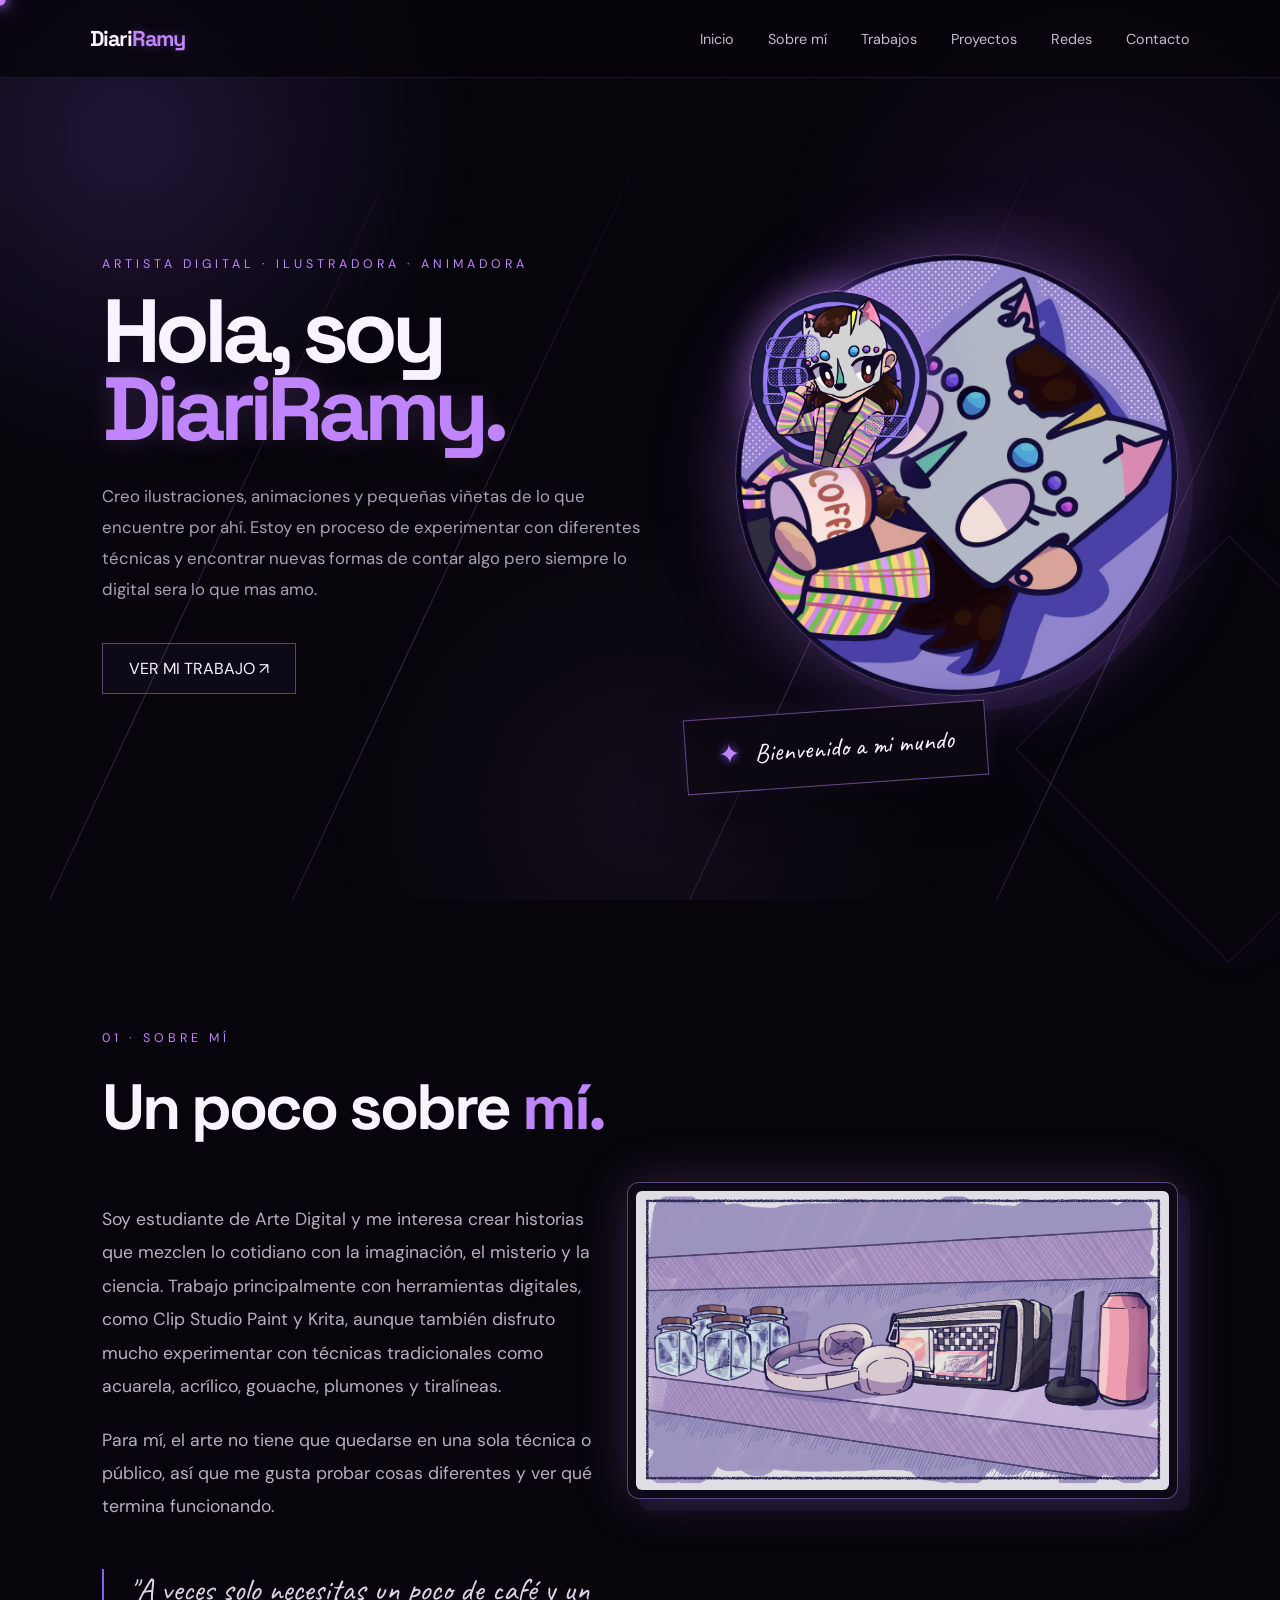
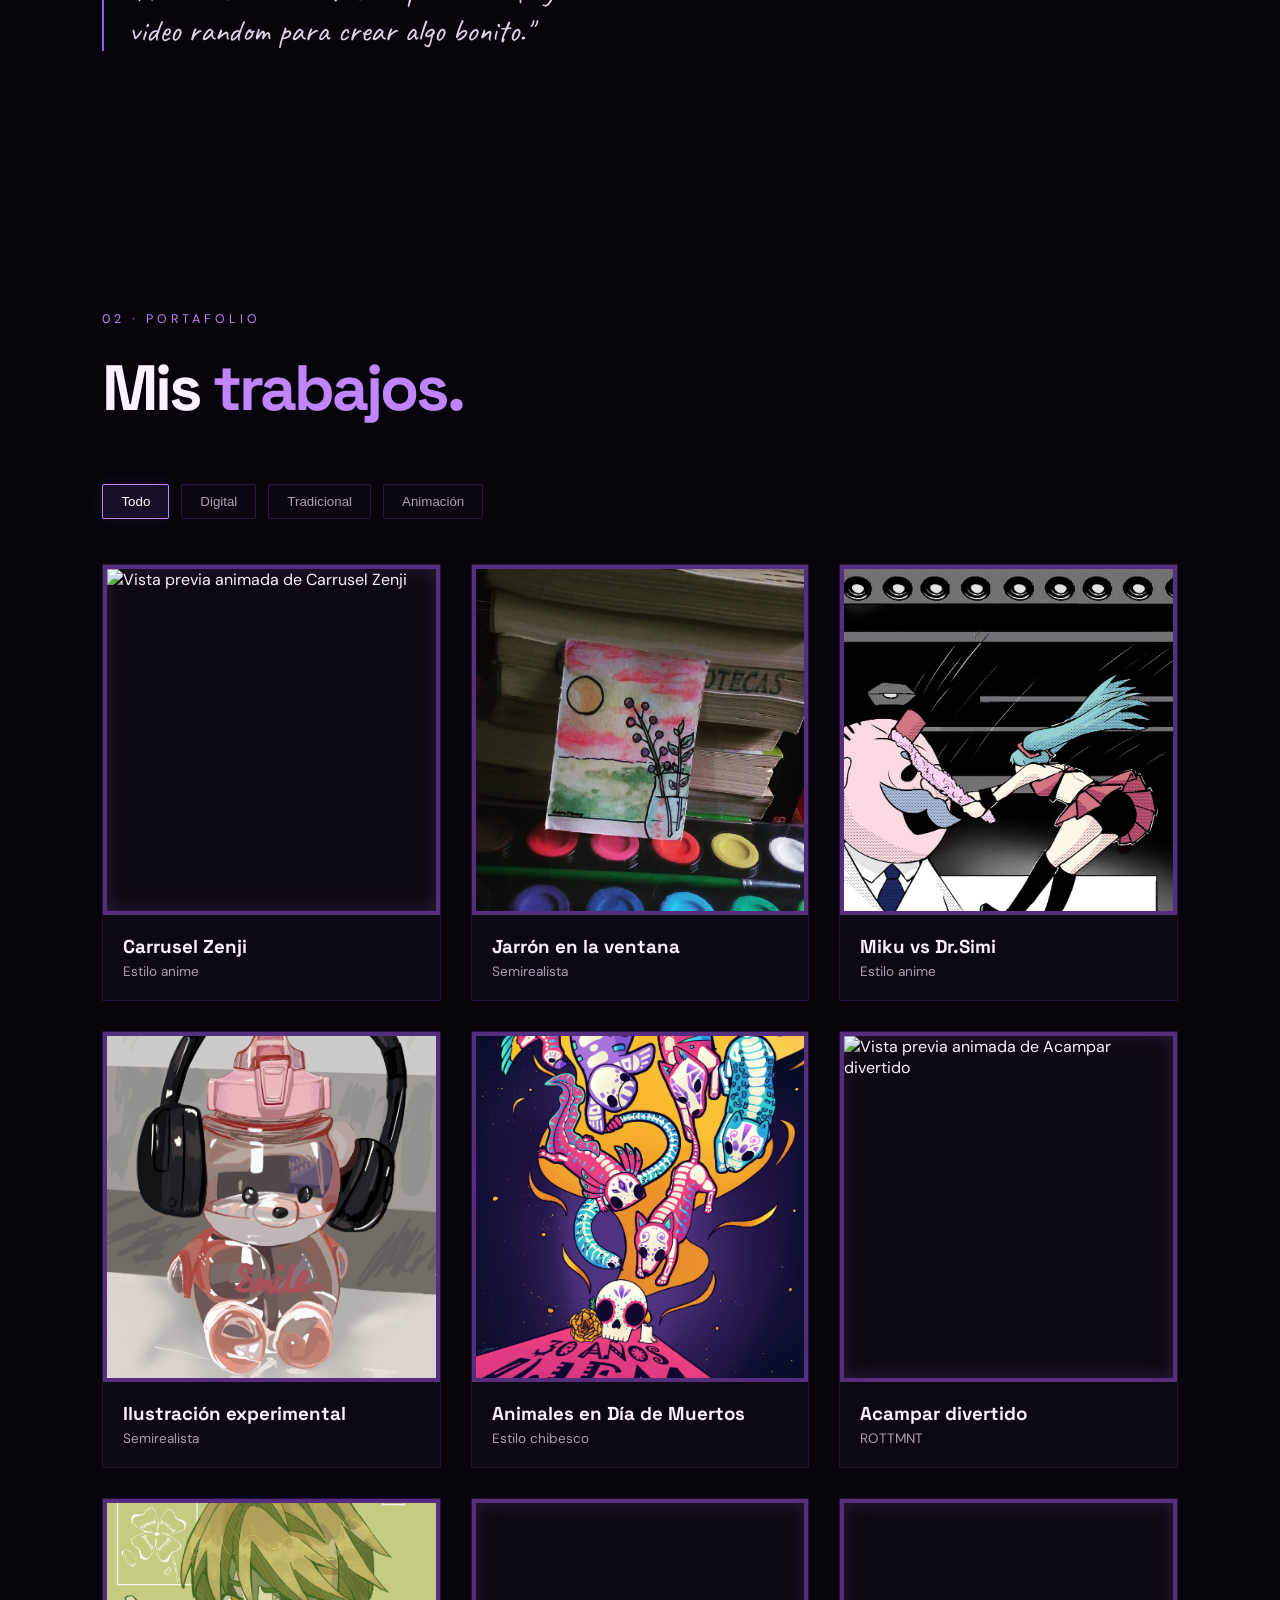
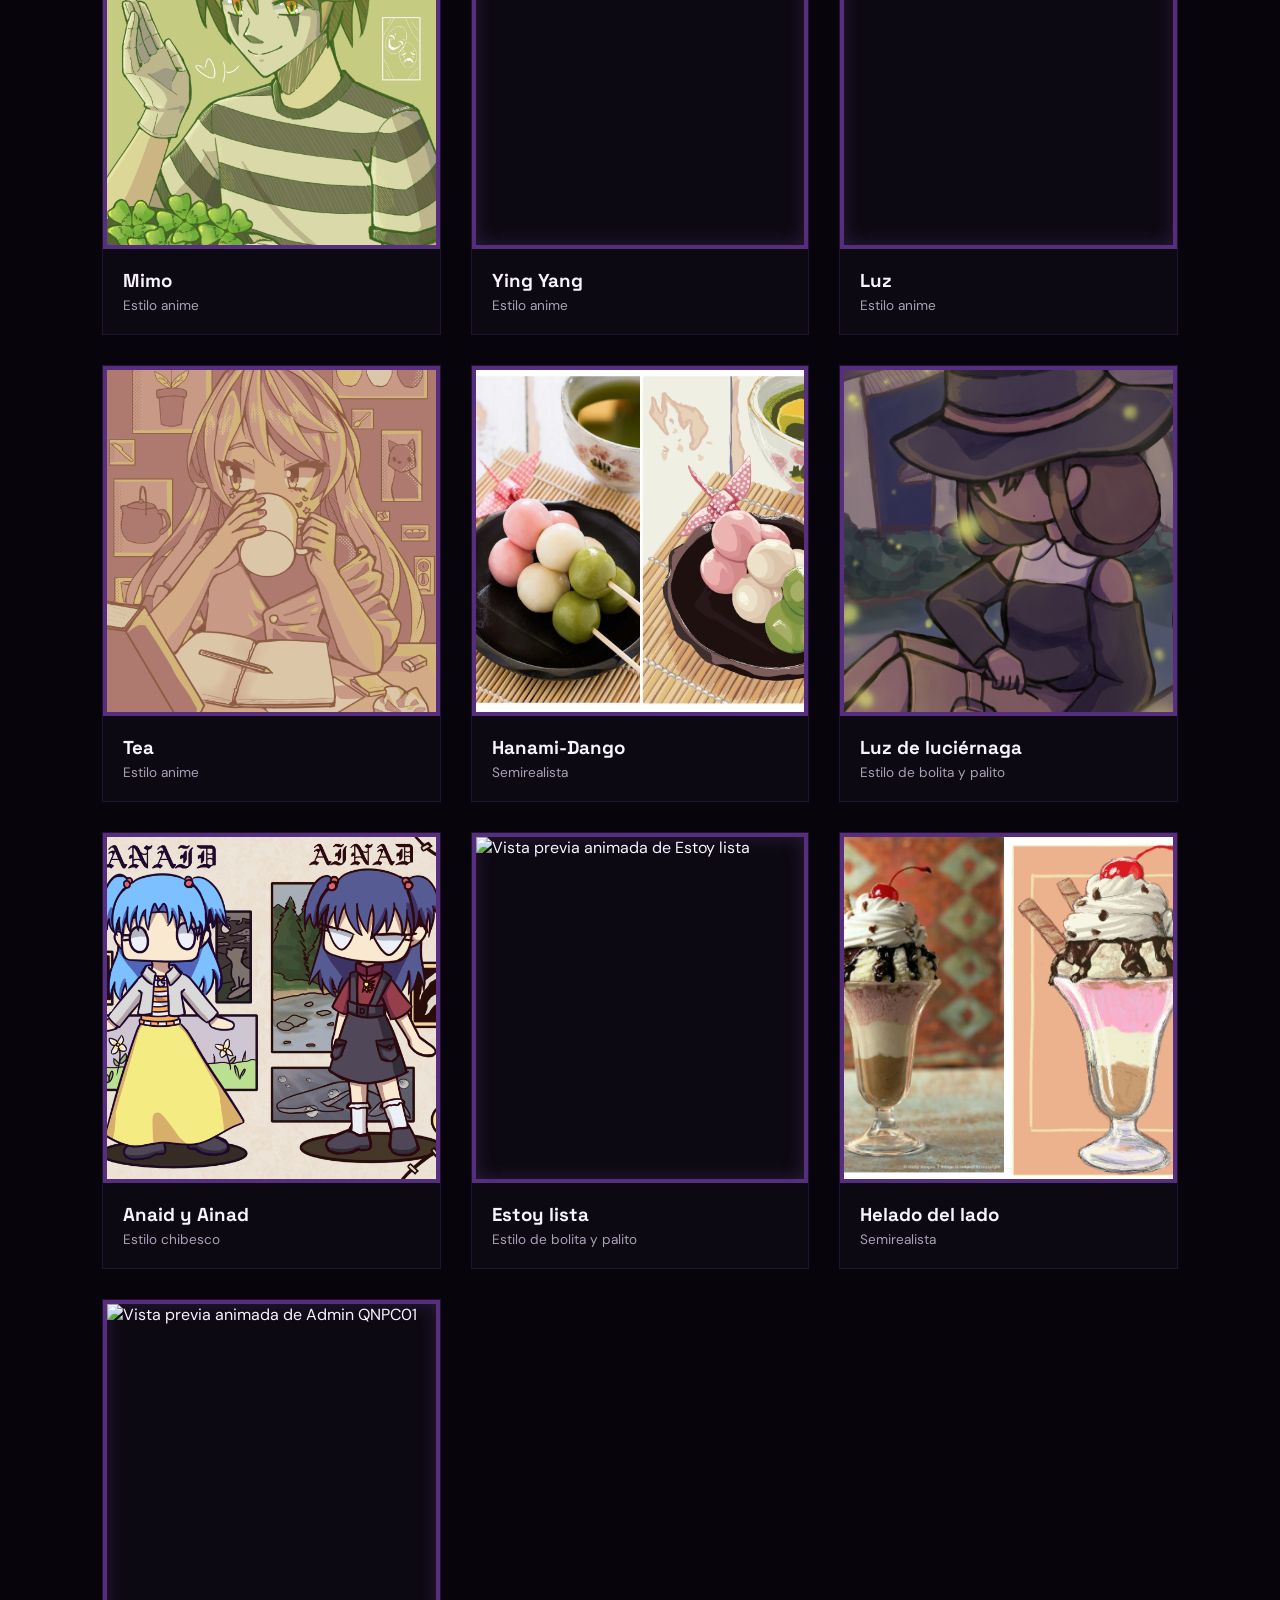
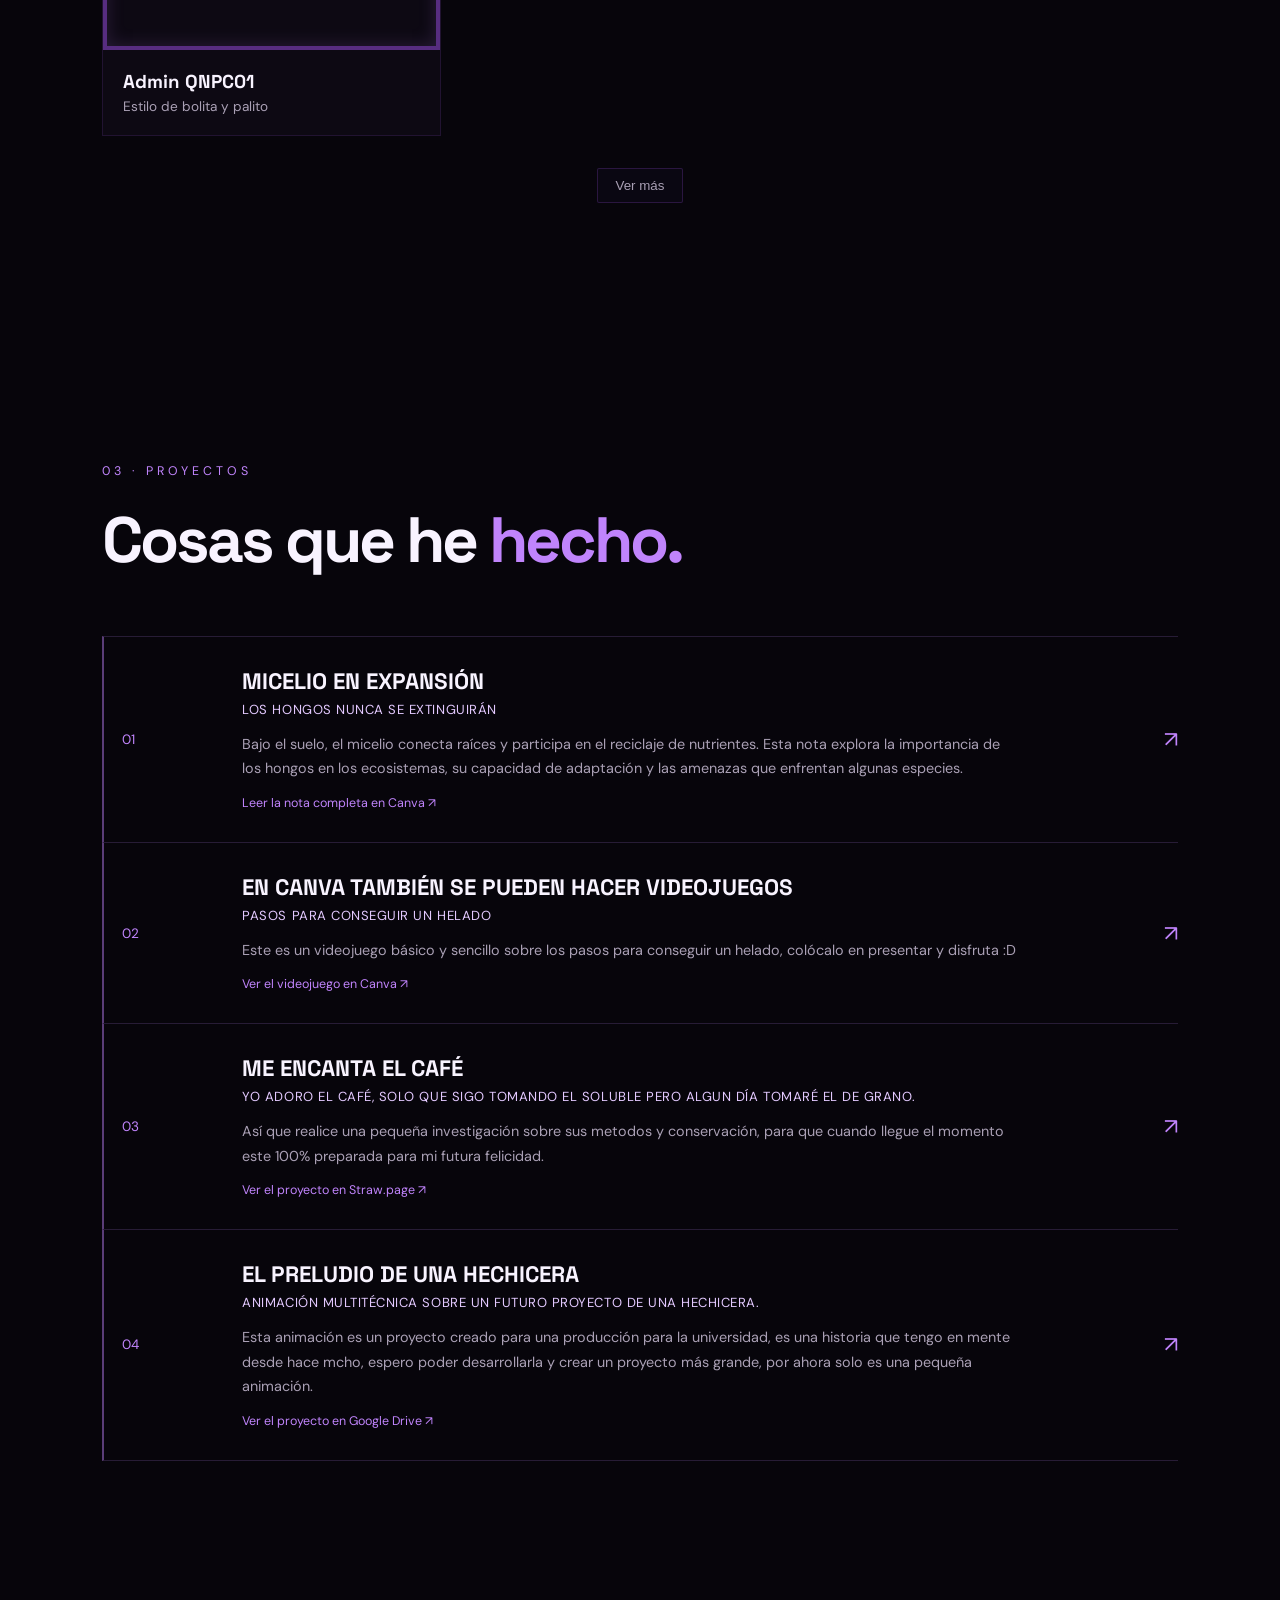
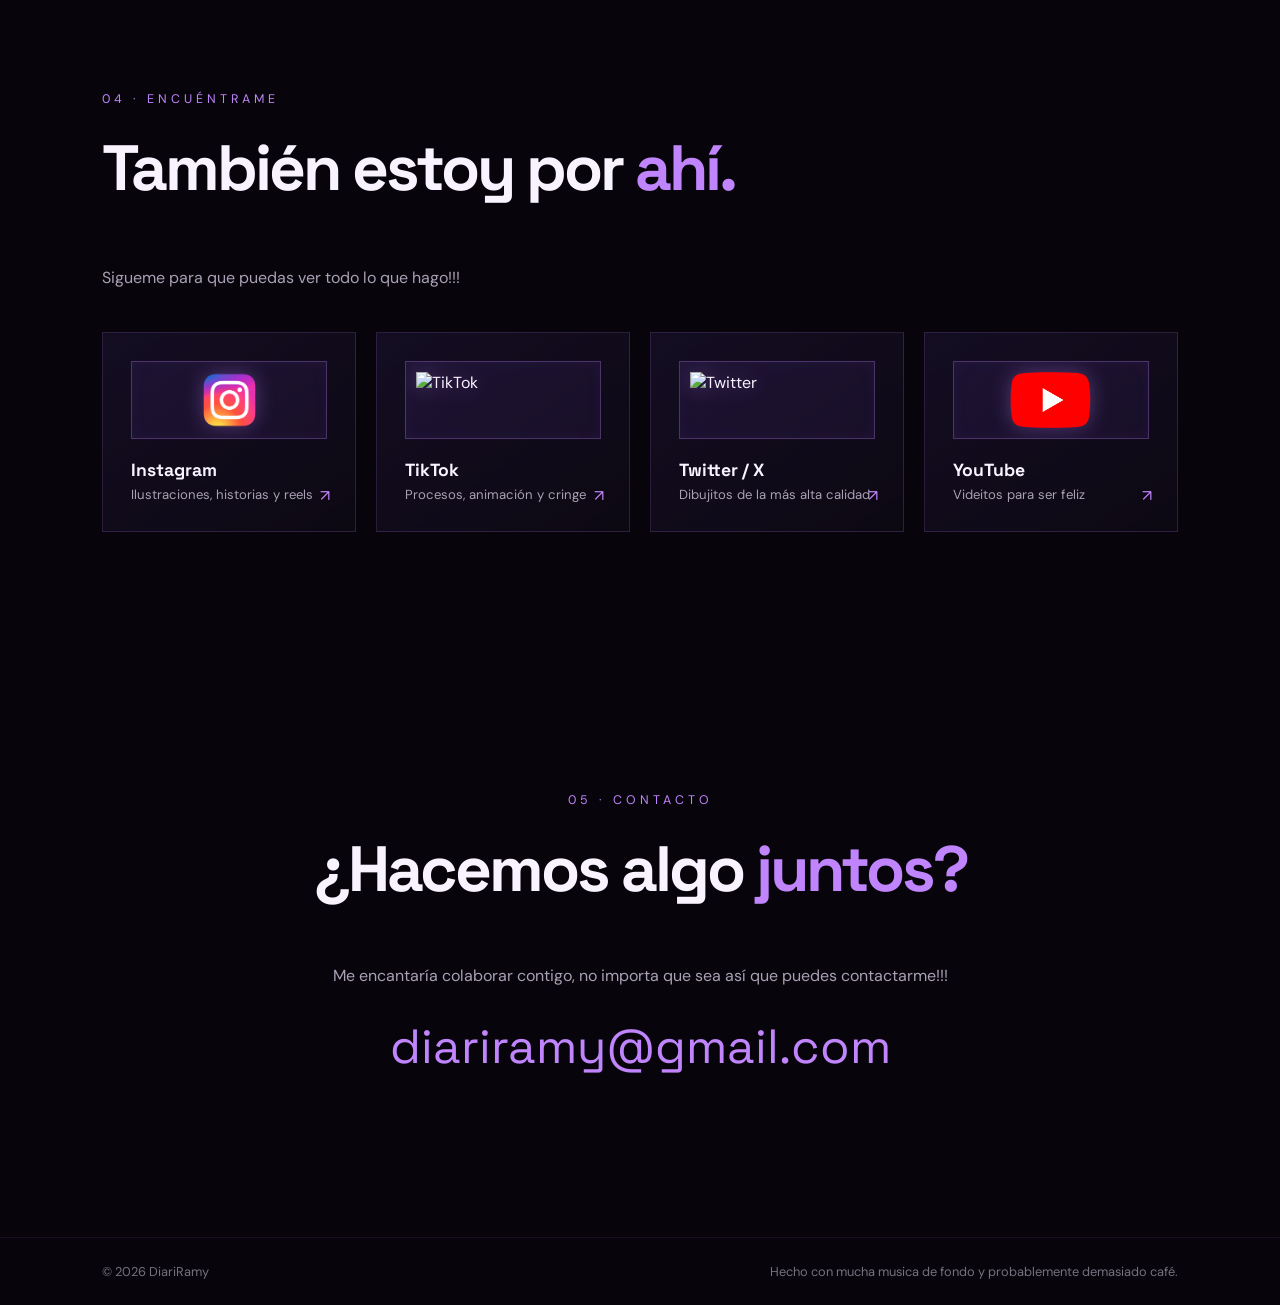
==== commit 02606607: "Fix image paths and improve text descriptions Updated image paths and modified text content for clar" ====
--- a/index.html
+++ b/index.html
@@ -5,7 +5,7 @@
     <meta name="viewport" content="width=device-width, initial-scale=1.0">
 
     <title>DiariRamy | Portafolio</title>
-    <link rel="icon" type="image/png" href="./assets/portada1.png">
+    <link rel="icon" type="image/png" href="./portada1.png">
 
     <!-- FUENTES -->
     <link rel="preconnect" href="https://fonts.googleapis.com">
@@ -331,10 +331,11 @@
         </h1>
 
         <p>
-            Creo ilustraciones, animaciones y pequeñas historias
-            mezclando imaginación, realidad y lo que encuentre por ahí.
+            Creo ilustraciones, animaciones y pequeñas viñetas
+            de lo que encuentre por ahí.
             Estoy en proceso de experimentar con diferentes técnicas y
-            encontrar nuevas formas de contar algo.
+            encontrar nuevas formas de contar algo pero siempre lo digital 
+            sera lo que mas amo. 
         </p>
 
         <a href="#trabajos" class="hero-button">
@@ -348,13 +349,13 @@
 
         <div class="orbit orbit--one">
             <img
-                src="./assets/port.png"
+                src="./port.png"
                 alt="Miniatura de trabajo"
             >
         </div>
 
         <img
-            src="./assets/portada1.png"
+            src="./portada1.png"
             alt="Ilustración artística"
             fetchpriority="high"
             decoding="async"
@@ -412,7 +413,7 @@
 
     <figure class="about-image reveal">
         <img
-            src="./assets/portadita.jpg"
+            src="./portadita.jpg"
             alt="Portadita, ilustración de mi portafolio"
             loading="lazy"
             decoding="async"
@@ -477,7 +478,7 @@
         <article
             class="art-card reveal"
             data-category="animacion"
-            data-video="./assets/acampar divertido animación.mp4"
+            data-video="./acampar divertido animación.mp4"
             data-fps="12"
             data-duration="01:08"
             data-date="29-01-2025"
@@ -488,7 +489,7 @@
         >
 
             <img
-                data-preview-src="./assets/rotmntgif.gif"
+                data-preview-src="./rotmntgif.gif"
                 alt="Vista previa animada de Acampar divertido"
                 loading="lazy"
                 decoding="async"
@@ -515,7 +516,7 @@
         <article
             class="art-card reveal"
             data-category="animacion"
-            data-video="./assets/Carrusel Zenji animación.mp4"
+            data-video="./Carrusel Zenji animación.mp4"
             data-fps="12"
             data-duration="00:18"
             data-date="01-07-2026"
@@ -526,7 +527,7 @@
         >
 
             <img
-                data-preview-src="./assets/zenjigif.gif"
+                data-preview-src="./azenjigif.gif"
                 alt="Vista previa animada de Carrusel Zenji"
                 loading="lazy"
                 decoding="async"
@@ -553,7 +554,7 @@
         <article
             class="art-card reveal"
             data-category="animacion"
-            data-video="./assets/estoy lista animación.mp4"
+            data-video="./estoy lista animación.mp4"
             data-fps="6"
             data-duration="00:10"
             data-date="27-03-2024"
@@ -564,7 +565,7 @@
         >
 
             <img
-                data-preview-src="./assets/estoylistagif.gif"
+                data-preview-src="./estoylistagif.gif"
                 alt="Vista previa animada de Estoy lista"
                 loading="lazy"
                 decoding="async"
@@ -591,7 +592,7 @@
         <article
             class="art-card reveal"
             data-category="animacion"
-            data-video="./assets/qsmp animación.mp4"
+            data-video="./qsmp animación.mp4"
             data-fps="16"
             data-duration="00:15"
             data-date="25-07-2023"
@@ -602,7 +603,7 @@
         >
 
             <img
-                data-preview-src="./assets/qsmpgif.gif"
+                data-preview-src="./qsmpgif.gif"
                 alt="Vista previa animada de Admin QNPC01"
                 loading="lazy"
                 decoding="async"
@@ -630,13 +631,13 @@
             class="art-card reveal"
             data-category="tradicional"
             data-technique="Acuarela"
-            data-image="./assets/Jarrón Tradicional.jpg"
+            data-image="./Jarrón Tradicional.jpg"
             data-publication-note="Esto solo lo sabemos tu y yo nyajaja"
             data-context="Fecha: 20-11-2025&#10;Mini pintura creada con acuarelas regaladas por un amigo por el día de mi cumplesños ."
         >
 
             <img
-                src="./assets/Jarrón Tradicional.jpg"
+                src="./Jarrón Tradicional.jpg"
                 alt="Jarrón tradicional"
                 loading="lazy"
                 decoding="async"
@@ -665,12 +666,12 @@
             class="art-card reveal"
             data-category="digital"
             data-technique="Pintura digital"
-            data-image="./assets/aaaa.png"
+            data-image="./aaaa.png"
             data-publication-note="Esto solo lo sabemos tu y yo nyajaja"
             data-context="Fecha: 06-11-2025&#10;Ilustración creada en ClipStudioPaint, práctica de semirealismo."
         >
             <img
-                src="./assets/aaaa.png"
+                src="./aaaa.png"
                 alt="Ilustración digital"
                 loading="lazy"
                 decoding="async"
@@ -681,112 +682,112 @@
             </div>
         </article>
 
-        <article class="art-card reveal" data-category="digital" data-technique="Pintura digital" data-image="./assets/Cake Ilustración.png" data-publication-url="https://www.instagram.com/p/C64wl6RgiCE/?img_index=1" data-publication-label="Ver publicación en Instagram" data-context="Fecha: 13-04-2022&#10;Ilustración creada en Paint, practica con el mouse.">
-            <img src="./assets/Cake Ilustración.png" alt="Ilustración Cake" loading="lazy" decoding="async">
+        <article class="art-card reveal" data-category="digital" data-technique="Pintura digital" data-image="./Cake Ilustración.png" data-publication-url="https://www.instagram.com/p/C64wl6RgiCE/?img_index=1" data-publication-label="Ver publicación en Instagram" data-context="Fecha: 13-04-2022&#10;Ilustración creada en Paint, practica con el mouse.">
+            <img src="./Cake Ilustración.png" alt="Ilustración Cake" loading="lazy" decoding="async">
             <div class="art-info">
                 <h3>Cake</h3>
                 <p>Semirealista</p>
             </div>
         </article>
 
-        <article class="art-card reveal" data-category="digital" data-technique="Arte lineal" data-image="./assets/challenge de colores de cn.png" data-publication-url="https://www.instagram.com/p/CeOl_EvLc5S/?img_index=1" data-publication-label="Ver publicación en Instagram" data-context="Fecha: 31-05-2022&#10;Ilustración creada en Krita, practica sobre la teoria del color, challenge de colores de Cartoon Network.">
-            <img src="./assets/challenge de colores de cn.png" alt="Challenge de colores" loading="lazy" decoding="async">
+        <article class="art-card reveal" data-category="digital" data-technique="Arte lineal" data-image="./challenge de colores de cn.png" data-publication-url="https://www.instagram.com/p/CeOl_EvLc5S/?img_index=1" data-publication-label="Ver publicación en Instagram" data-context="Fecha: 31-05-2022&#10;Ilustración creada en Krita, practica sobre la teoria del color, challenge de colores de Cartoon Network.">
+            <img src="./challenge de colores de cn.png" alt="Challenge de colores" loading="lazy" decoding="async">
             <div class="art-info">
                 <h3>CN colors</h3>
                 <p>Estilo chibesco</p>
             </div>
         </article>
 
-        <article class="art-card reveal" data-category="digital" data-technique="Ilustración digital" data-image="./assets/Escaleras.png" data-publication-note="Esto solo lo sabemos tu y yo nyajaja" data-context="Fecha: 30-04-2022&#10;Ilustración creada en HuionSketch, pensada como postal y practica en la ya difunta app.">
-            <img src="./assets/Escaleras.png" alt="Ilustración Escaleras" loading="lazy" decoding="async">
+        <article class="art-card reveal" data-category="digital" data-technique="Ilustración digital" data-image="./Escaleras.png" data-publication-note="Esto solo lo sabemos tu y yo nyajaja" data-context="Fecha: 30-04-2022&#10;Ilustración creada en HuionSketch, pensada como postal y practica en la ya difunta app.">
+            <img src="./Escaleras.png" alt="Ilustración Escaleras" loading="lazy" decoding="async">
             <div class="art-info">
                 <h3>Escaleras</h3>
                 <p>Estilo chibesco</p>
             </div>
         </article>
 
-        <article class="art-card reveal" data-category="digital" data-technique="Pintura digital" data-image="./assets/estas cositas ricas.png" data-publication-url="https://www.instagram.com/p/C64wl6RgiCE/?img_index=1" data-publication-label="Ver publicación en Instagram" data-context="Fecha: 20-04-2024&#10;Ilustración creada en Paint, practica con el mouse.">
-            <img src="./assets/estas cositas ricas.png" alt="Ilustración Estas cositas ricas" loading="lazy" decoding="async">
+        <article class="art-card reveal" data-category="digital" data-technique="Pintura digital" data-image="./estas cositas ricas.png" data-publication-url="https://www.instagram.com/p/C64wl6RgiCE/?img_index=1" data-publication-label="Ver publicación en Instagram" data-context="Fecha: 20-04-2024&#10;Ilustración creada en Paint, practica con el mouse.">
+            <img src="./estas cositas ricas.png" alt="Ilustración Estas cositas ricas" loading="lazy" decoding="async">
             <div class="art-info">
                 <h3>Hanami-Dango</h3>
                 <p>Semirealista</p>
             </div>
         </article>
 
-        <article class="art-card reveal" data-category="digital" data-technique="Pintura digital" data-image="./assets/helado del lado jajajaja.png" data-publication-url="https://www.instagram.com/p/C64wl6RgiCE/?img_index=1" data-publication-label="Ver publicación en Instagram" data-context="Fecha: 24-03-2024&#10;Ilustración creada en Paint, practica con el mouse.">
-            <img src="./assets/helado del lado jajajaja.png" alt="Ilustración Helado del lado" loading="lazy" decoding="async">
+        <article class="art-card reveal" data-category="digital" data-technique="Pintura digital" data-image="./helado del lado jajajaja.png" data-publication-url="https://www.instagram.com/p/C64wl6RgiCE/?img_index=1" data-publication-label="Ver publicación en Instagram" data-context="Fecha: 24-03-2024&#10;Ilustración creada en Paint, practica con el mouse.">
+            <img src="./helado del lado jajajaja.png" alt="Ilustración Helado del lado" loading="lazy" decoding="async">
             <div class="art-info">
                 <h3>Helado del lado</h3>
                 <p>Semirealista</p>
             </div>
         </article>
 
-        <article class="art-card reveal" data-category="digital" data-technique="Pintura digital" data-image="./assets/luz-iernaga.png" data-publication-note="Esto solo lo sabes tu y yo nyajaja" data-context="Fecha: 04-04-2024&#10;Ilustración creada en Krita, creada como Vent Art de mi yo de esa epoca.">
-            <img src="./assets/luz-iernaga.png" alt="Ilustración Luz de luciérnaga" loading="lazy" decoding="async">
+        <article class="art-card reveal" data-category="digital" data-technique="Pintura digital" data-image="./luz-iernaga.png" data-publication-note="Esto solo lo sabes tu y yo nyajaja" data-context="Fecha: 04-04-2024&#10;Ilustración creada en Krita, creada como Vent Art de mi yo de esa epoca.">
+            <img src="./luz-iernaga.png" alt="Ilustración Luz de luciérnaga" loading="lazy" decoding="async">
             <div class="art-info">
                 <h3>Luz de luciérnaga</h3>
                 <p>Estilo de bolita y palito</p>
             </div>
         </article>
 
-        <article class="art-card reveal" data-category="digital" data-technique="Ilustracón digital" data-image="./assets/LUz.png" data-publication-note="Esto solo lo sabes tu y yo nyajaja" data-context="Fecha: 04-05-2024&#10;Ilustración creada en Krita, creada con el fin de ser vent-art.">
-            <img src="./assets/LUz.png" alt="Ilustración Luz" loading="lazy" decoding="async">
+        <article class="art-card reveal" data-category="digital" data-technique="Ilustracón digital" data-image="./LUz.png" data-publication-note="Esto solo lo sabes tu y yo nyajaja" data-context="Fecha: 04-05-2024&#10;Ilustración creada en Krita, creada con el fin de ser vent-art.">
+            <img src="./LUz.png" alt="Ilustración Luz" loading="lazy" decoding="async">
             <div class="art-info">
                 <h3>Luz</h3>
                 <p>Estilo anime</p>
             </div>
         </article>
 
-        <article class="art-card reveal" data-category="digital" data-technique="Ilustracón digital" data-image="./assets/Mimo Ilustración.png" data-publication-note="Esto solo lo sabes tu y yo nyajaja" data-context="Fecha: 09-08-2024&#10;Ilustración creada en ClipStudioPaint, practica de la proporción áureay al mismo tiempo creada como prueba al mismo software de dibujo.">
-            <img src="./assets/Mimo Ilustración.png" alt="Ilustración Mimo" loading="lazy" decoding="async">
+        <article class="art-card reveal" data-category="digital" data-technique="Ilustracón digital" data-image="./Mimo Ilustración.png" data-publication-note="Esto solo lo sabes tu y yo nyajaja" data-context="Fecha: 09-08-2024&#10;Ilustración creada en ClipStudioPaint, practica de la proporción áureay al mismo tiempo creada como prueba al mismo software de dibujo.">
+            <img src="./Mimo Ilustración.png" alt="Ilustración Mimo" loading="lazy" decoding="async">
             <div class="art-info">
                 <h3>Mimo</h3>
                 <p>Estilo anime</p>
             </div>
         </article>
 
-        <article class="art-card reveal" data-category="digital" data-technique="Ilustracón digital" data-image="./assets/mural 1.png" data-publication-note="Esto solo lo sabes tu y yo nyajaja" data-context="Fecha: 02-10-2025&#10;Ilustración creada en ClipStudioPaint para un ventanal de una exposición en mi Universidad.">
-            <img src="./assets/mural 1.png" alt="Mural ilustrado" loading="lazy" decoding="async">
+        <article class="art-card reveal" data-category="digital" data-technique="Ilustracón digital" data-image="./mural 1.png" data-publication-note="Esto solo lo sabes tu y yo nyajaja" data-context="Fecha: 02-10-2025&#10;Ilustración creada en ClipStudioPaint para un ventanal de una exposición en mi Universidad.">
+            <img src="./mural 1.png" alt="Mural ilustrado" loading="lazy" decoding="async">
             <div class="art-info">
                 <h3>Animales en Día de Muertos</h3>
                 <p>Estilo chibesco</p>
             </div>
         </article>
 
-        <article class="art-card reveal" data-category="digital" data-technique="Ilustracón digital" data-image="./assets/niño de la rosa3.png" data-publication-url="https://youtu.be/zsHPkvsQchk?si=_Jtl4RUdQGtsFYUN" data-publication-label="Ver en YouTube" data-context="Fecha: 13-01-2023&#10;Ilustración creada en Krita, Dibujo final de una practica de rayones en donde el resrultado final fue un mosquetero con paleta de colores purpuras.">
-            <img src="./assets/niño de la rosa3.png" alt="Ilustración Niño de la rosa" loading="lazy" decoding="async">
+        <article class="art-card reveal" data-category="digital" data-technique="Ilustracón digital" data-image="./niño de la rosa3.png" data-publication-url="https://youtu.be/zsHPkvsQchk?si=_Jtl4RUdQGtsFYUN" data-publication-label="Ver en YouTube" data-context="Fecha: 13-01-2023&#10;Ilustración creada en Krita, Dibujo final de una practica de rayones en donde el resrultado final fue un mosquetero con paleta de colores purpuras.">
+            <img src="./niño de la rosa3.png" alt="Ilustración Niño de la rosa" loading="lazy" decoding="async">
             <div class="art-info">
                 <h3>Niño de las purpuras</h3>
                 <p>Estilo anime</p>
             </div>
         </article>
 
-        <article class="art-card reveal" data-category="digital" data-technique="Ilustracón digital" data-image="./assets/rediseñosull.png" data-publication-note="Esto solo lo sabes tu y yo nyajaja" data-context="Fecha: 30-03-2024&#10;Ilustración creada en Krita, presentación y rediseño de mis OC originales Anaid y Ainad.">
-            <img src="./assets/rediseñosull.png" alt="Rediseño ilustrado" loading="lazy" decoding="async">
+        <article class="art-card reveal" data-category="digital" data-technique="Ilustracón digital" data-image="./rediseñosull.png" data-publication-note="Esto solo lo sabes tu y yo nyajaja" data-context="Fecha: 30-03-2024&#10;Ilustración creada en Krita, presentación y rediseño de mis OC originales Anaid y Ainad.">
+            <img src="./rediseñosull.png" alt="Rediseño ilustrado" loading="lazy" decoding="async">
             <div class="art-info">
                 <h3>Anaid y Ainad</h3>
                 <p>Estilo chibesco</p>
             </div>
         </article>
 
-        <article class="art-card reveal" data-category="digital" data-technique="Ilustracón digital" data-image="./assets/tea.png" data-publication-note="Esto solo lo sabes tu y yo nyajaja" data-context="Fecha: 04-05-2024&#10;Ilustración creada en Krita, practica sobre la teoria del color, colores monocromaticos.">
-            <img src="./assets/tea.png" alt="Ilustración Tea" loading="lazy" decoding="async">
+        <article class="art-card reveal" data-category="digital" data-technique="Ilustracón digital" data-image="./tea.png" data-publication-note="Esto solo lo sabes tu y yo nyajaja" data-context="Fecha: 04-05-2024&#10;Ilustración creada en Krita, practica sobre la teoria del color, colores monocromaticos.">
+            <img src="./tea.png" alt="Ilustración Tea" loading="lazy" decoding="async">
             <div class="art-info">
                 <h3>Tea</h3>
                 <p>Estilo anime</p>
             </div>
         </article>
 
-        <article class="art-card reveal" data-category="digital" data-technique="Ilustracón digital" data-image="./assets/yingyanga.png" data-publication-note="Esto solo lo sabes tu y yo nyajaja" data-context="Fecha: 03-07-2024&#10;Ilustración creada en Krita, rediseño de mis OC originales Anaid y Ainad con referencia al Ying y Yang.">
-            <img src="./assets/yingyanga.png" alt="Ilustración Ying Yang" loading="lazy" decoding="async">
+        <article class="art-card reveal" data-category="digital" data-technique="Ilustracón digital" data-image="./yingyanga.png" data-publication-note="Esto solo lo sabes tu y yo nyajaja" data-context="Fecha: 03-07-2024&#10;Ilustración creada en Krita, rediseño de mis OC originales Anaid y Ainad con referencia al Ying y Yang.">
+            <img src="./yingyanga.png" alt="Ilustración Ying Yang" loading="lazy" decoding="async">
             <div class="art-info">
                 <h3>Ying Yang</h3>
                 <p>Estilo anime</p>
             </div>
         </article>
 
-        <article class="art-card reveal" data-category="digital" data-technique="Ilustracón digital" data-image="./assets/Miku vs Smi.jpg" data-publication-note="Esto solo lo sabes tu y yo nyajaja" data-context="Fecha: 10-11-2025&#10;Ilustración creada en IbisPaint, creada para un Fancine, como proyecto universitario con temática de lucha libre.">
-            <img src="./assets/Miku vs Smi.jpg" alt="Ilustración Miku vs Simi" loading="lazy" decoding="async">
+        <article class="art-card reveal" data-category="digital" data-technique="Ilustracón digital" data-image="./Miku vs Smi.jpg" data-publication-note="Esto solo lo sabes tu y yo nyajaja" data-context="Fecha: 10-11-2025&#10;Ilustración creada en IbisPaint, creada para un Fancine, como proyecto universitario con temática de lucha libre.">
+            <img src="./Miku vs Smi.jpg" alt="Ilustración Miku vs Simi" loading="lazy" decoding="async">
             <div class="art-info">
                 <h3>Miku vs Dr.Simi</h3>
                 <p>Estilo anime</p>
@@ -1000,9 +1001,7 @@
     </h2>
 
     <p class="social-intro reveal">
-        Comparto ilustraciones, procesos, animaciones, proyectos y otras cosas
-        que probablemente empiezan como algo random pero terminan
-        convirtiéndose en algo genial, así que sigueme!!!
+       Sigueme para que puedas ver todo lo que hago!!!
     </p>
 
     <div class="social-grid">
@@ -1018,7 +1017,7 @@
 
             <div class="social-icon">
                 <img
-                    src="./assets/Instagram.png"
+                    src="./Instagram.png"
                     alt="Instagram"
                     loading="lazy"
                     decoding="async"
@@ -1056,7 +1055,7 @@
 
             <div class="social-icon">
                 <img
-                    src="./assets/Tiktok.png"
+                    src="./Tiktok.png"
                     alt="TikTok"
                     loading="lazy"
                     decoding="async"
@@ -1095,7 +1094,7 @@
 
             <div class="social-icon">
                 <img
-                    src="./assets/twitter.png"
+                    src="./atwitter.png"
                     alt="Twitter"
                     loading="lazy"
                     decoding="async"
@@ -1133,7 +1132,7 @@
 
             <div class="social-icon">
                 <img
-                    src="./assets/Youtube.png"
+                    src="./Youtube.png"
                     alt="YouTube"
                     loading="lazy"
                     decoding="async"
@@ -1183,8 +1182,7 @@
     </h2>
 
     <p class="reveal">
-        Me encantaría colaborar contigo, no importa que sea, si solo es para un dibujo, 
-        animación o simplemente saludar, puedes escribirme!!!
+        Me encantaría colaborar contigo, no importa que sea así que puedes contactarme!!!
     </p>
 
     <!-- CAMBIA EL CORREO -->
@@ -1213,7 +1211,7 @@
     </span>
 
     <span>
-        Hecho con creatividad y probablemente demasiado café.
+        Hecho con mucha musica de fondo y probablemente demasiado café.
     </span>
 
 </footer>
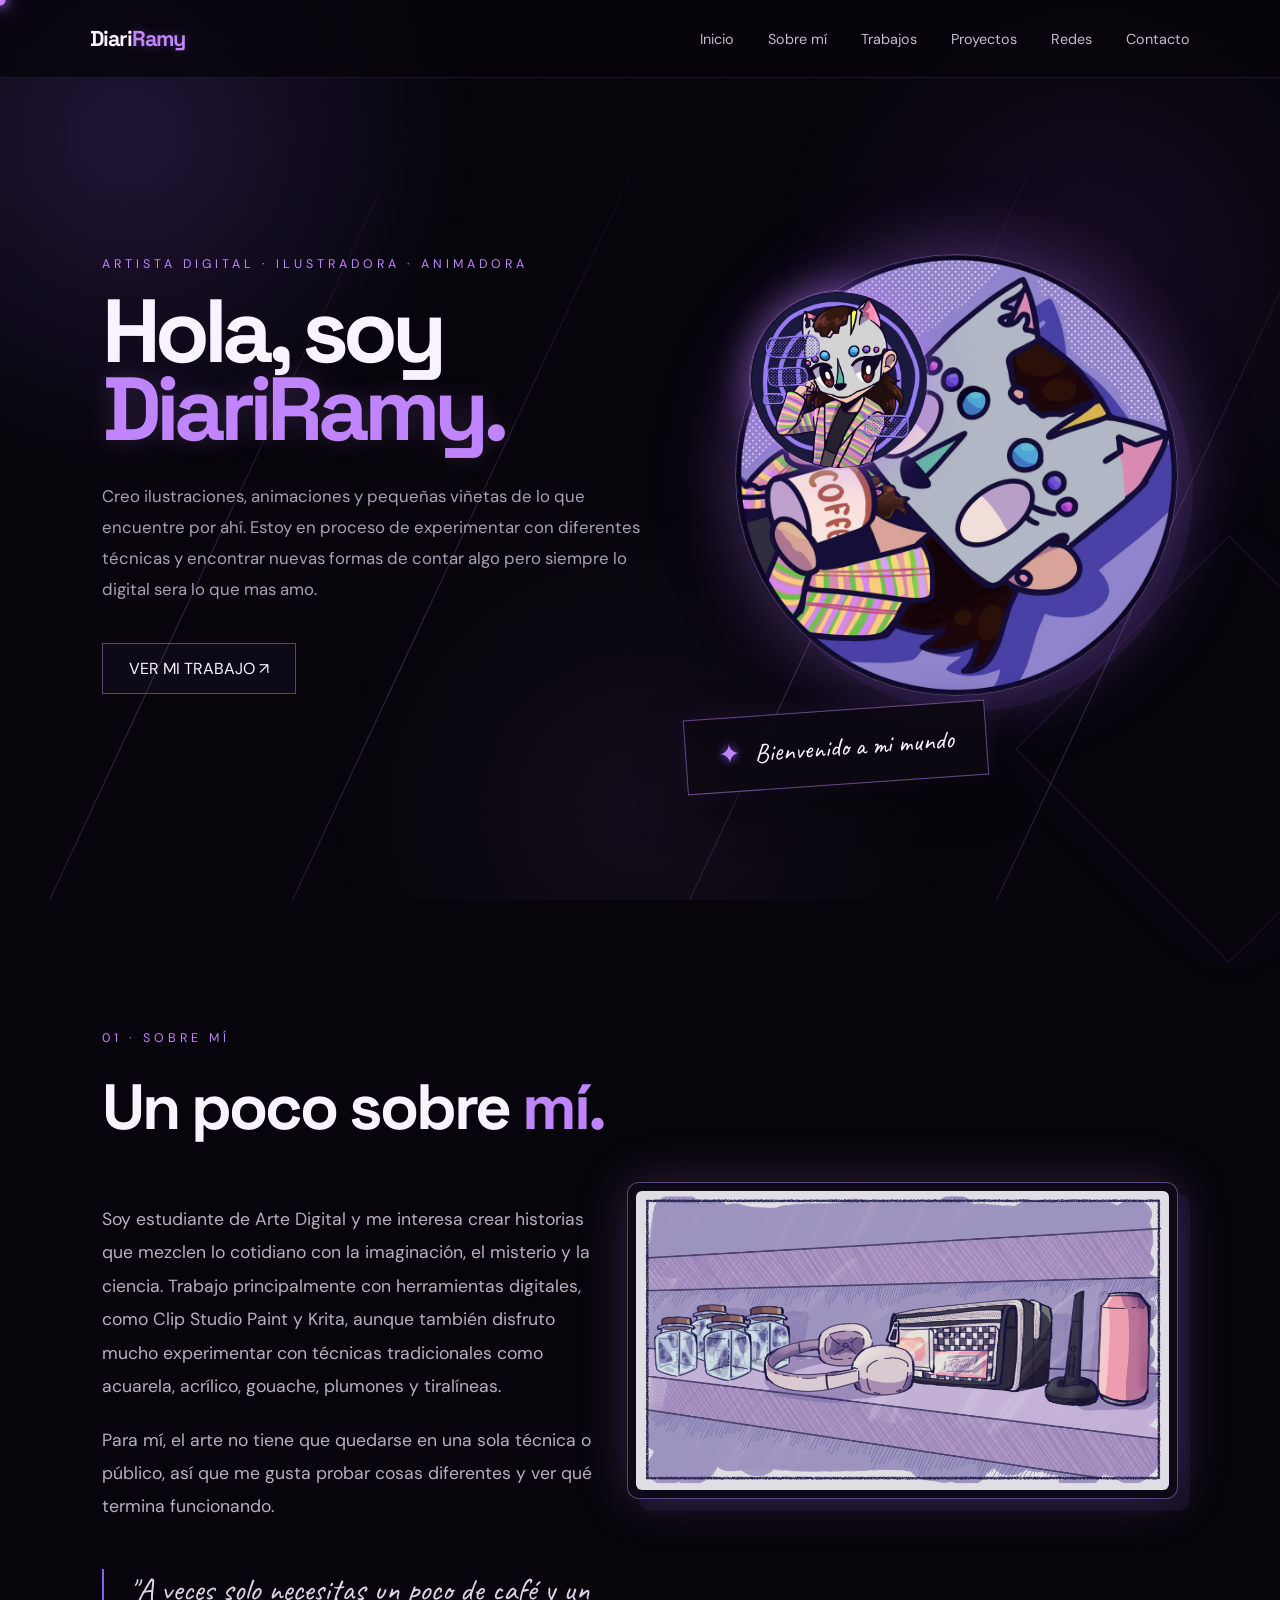
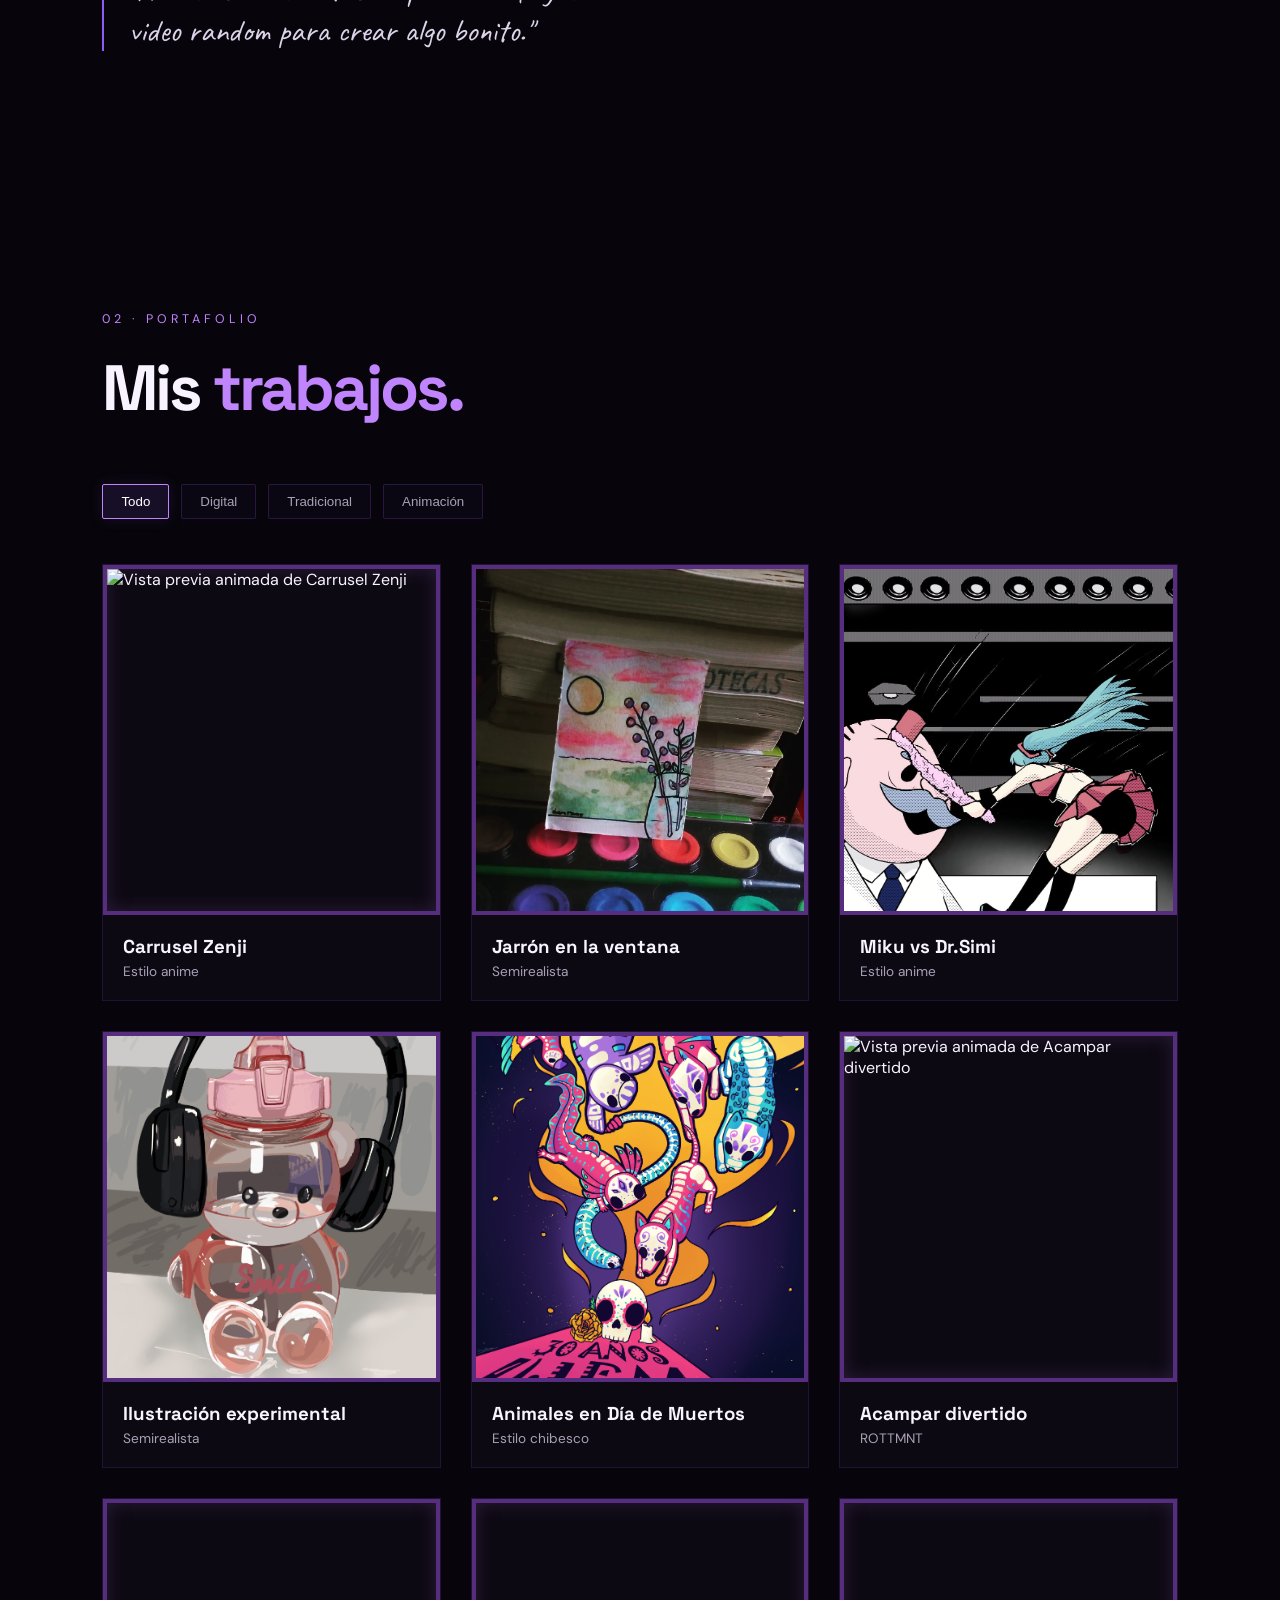
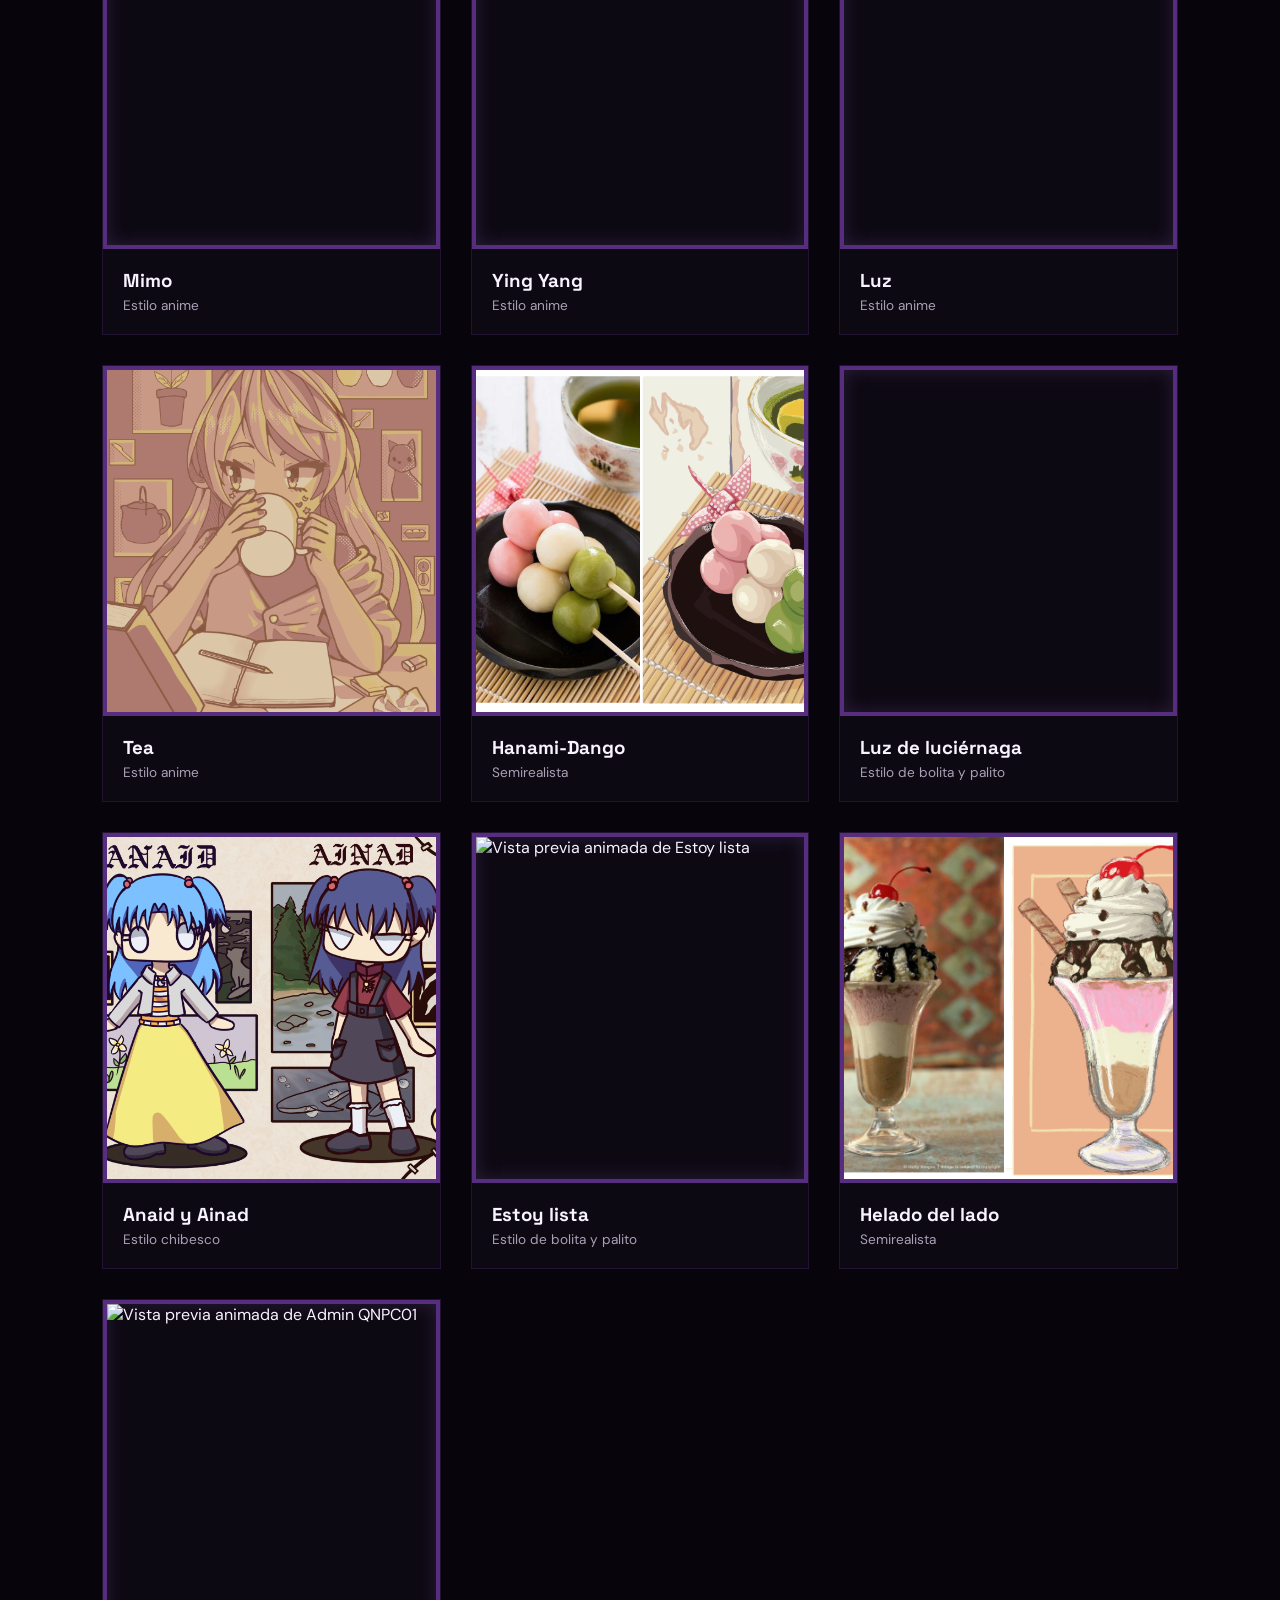
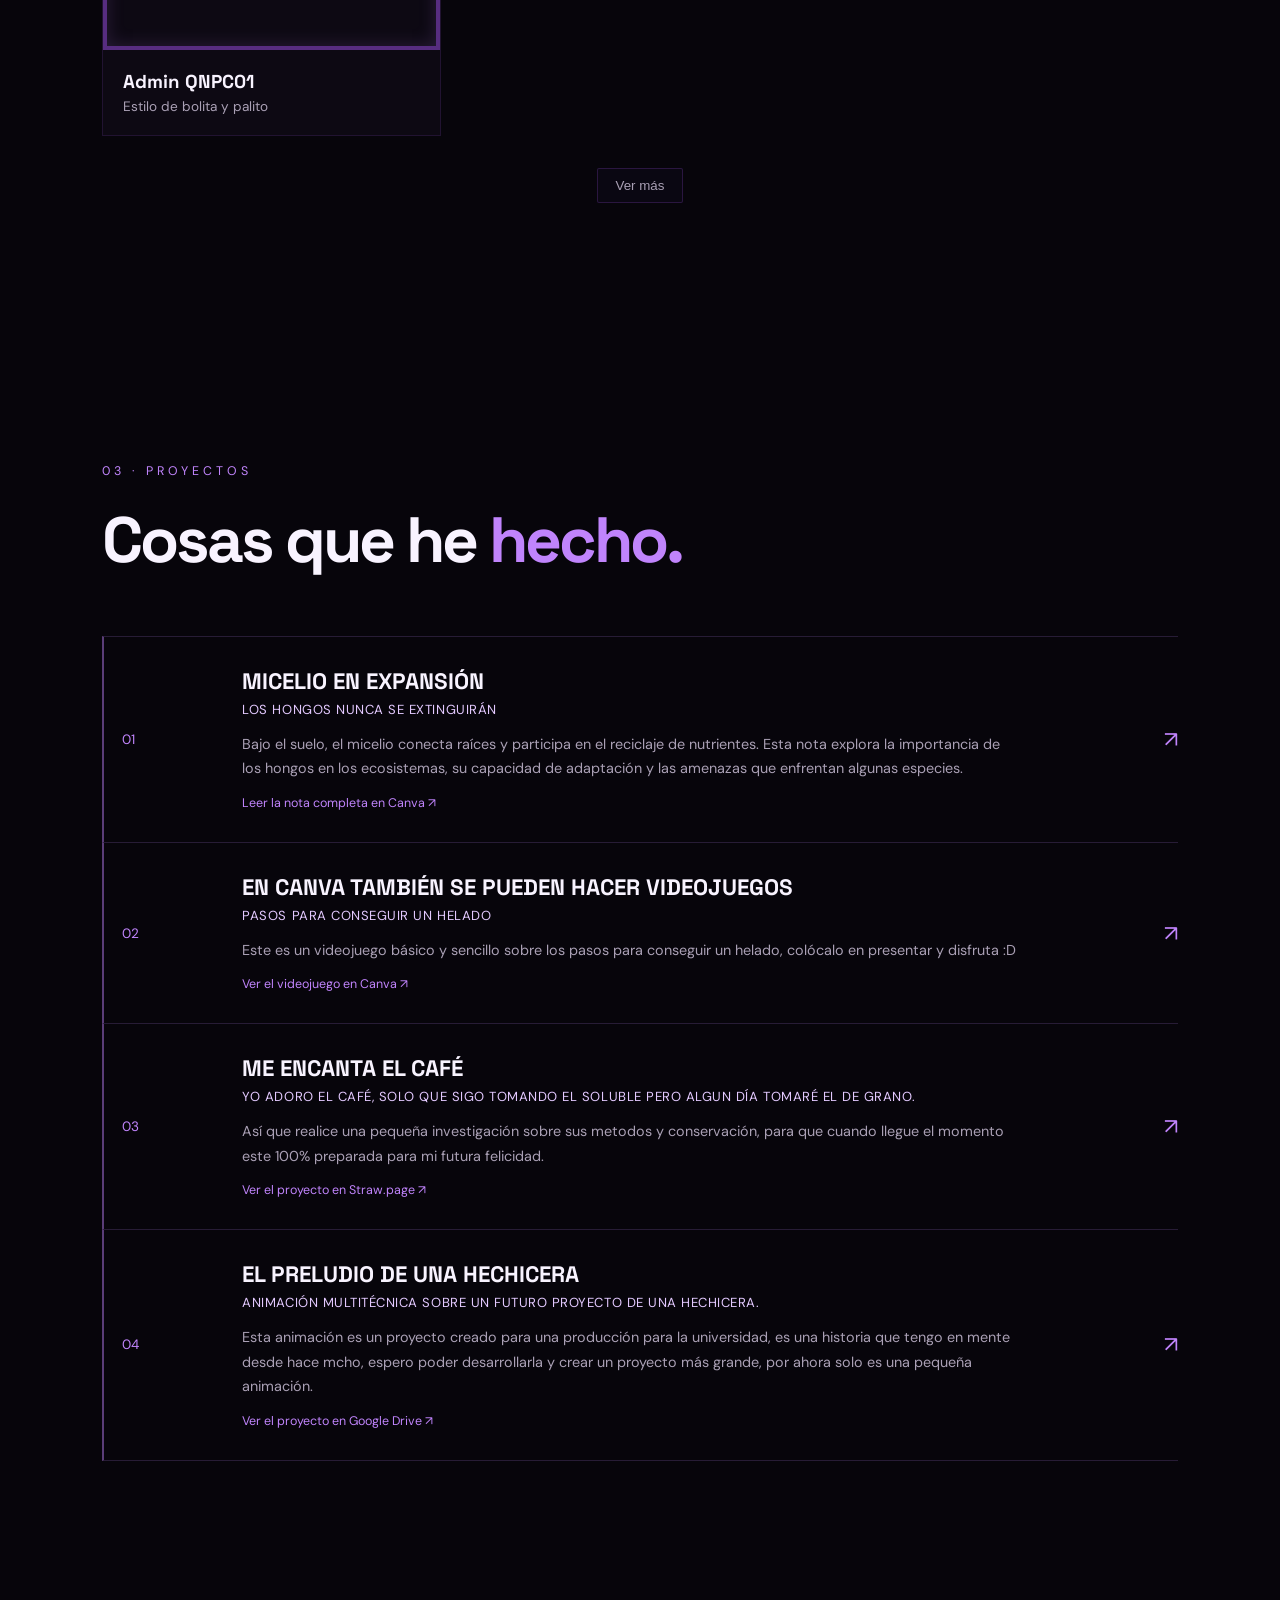
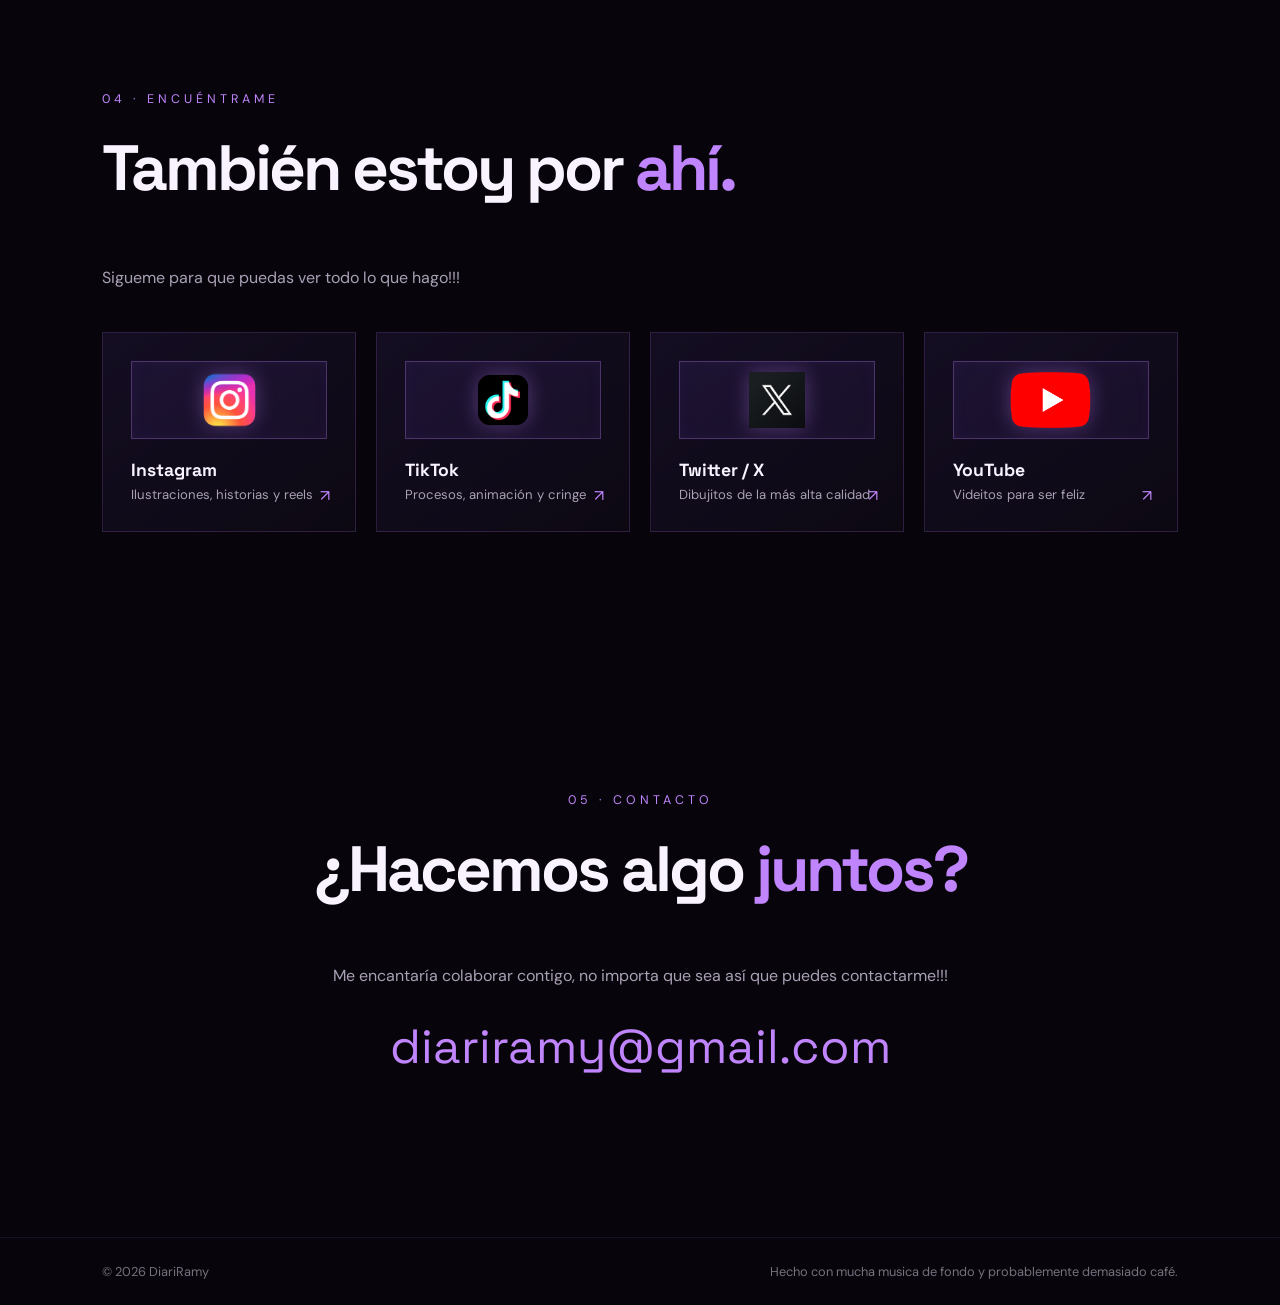
==== commit eea380f5: "Fix image source filenames for TikTok and Twitter" ====
--- a/index.html
+++ b/index.html
@@ -527,7 +527,7 @@
         >
 
             <img
-                data-preview-src="./azenjigif.gif"
+                data-preview-src="./Zenjigif.gif"
                 alt="Vista previa animada de Carrusel Zenji"
                 loading="lazy"
                 decoding="async"
@@ -565,7 +565,7 @@
         >
 
             <img
-                data-preview-src="./estoylistagif.gif"
+                data-preview-src="./Estoylistagif.gif"
                 alt="Vista previa animada de Estoy lista"
                 loading="lazy"
                 decoding="async"
@@ -603,7 +603,7 @@
         >
 
             <img
-                data-preview-src="./qsmpgif.gif"
+                data-preview-src="./Qsmpgif.gif"
                 alt="Vista previa animada de Admin QNPC01"
                 loading="lazy"
                 decoding="async"
@@ -1055,7 +1055,7 @@
 
             <div class="social-icon">
                 <img
-                    src="./Tiktok.png"
+                    src="./tiktok.png"
                     alt="TikTok"
                     loading="lazy"
                     decoding="async"
@@ -1094,7 +1094,7 @@
 
             <div class="social-icon">
                 <img
-                    src="./atwitter.png"
+                    src="./twitter.png"
                     alt="Twitter"
                     loading="lazy"
                     decoding="async"
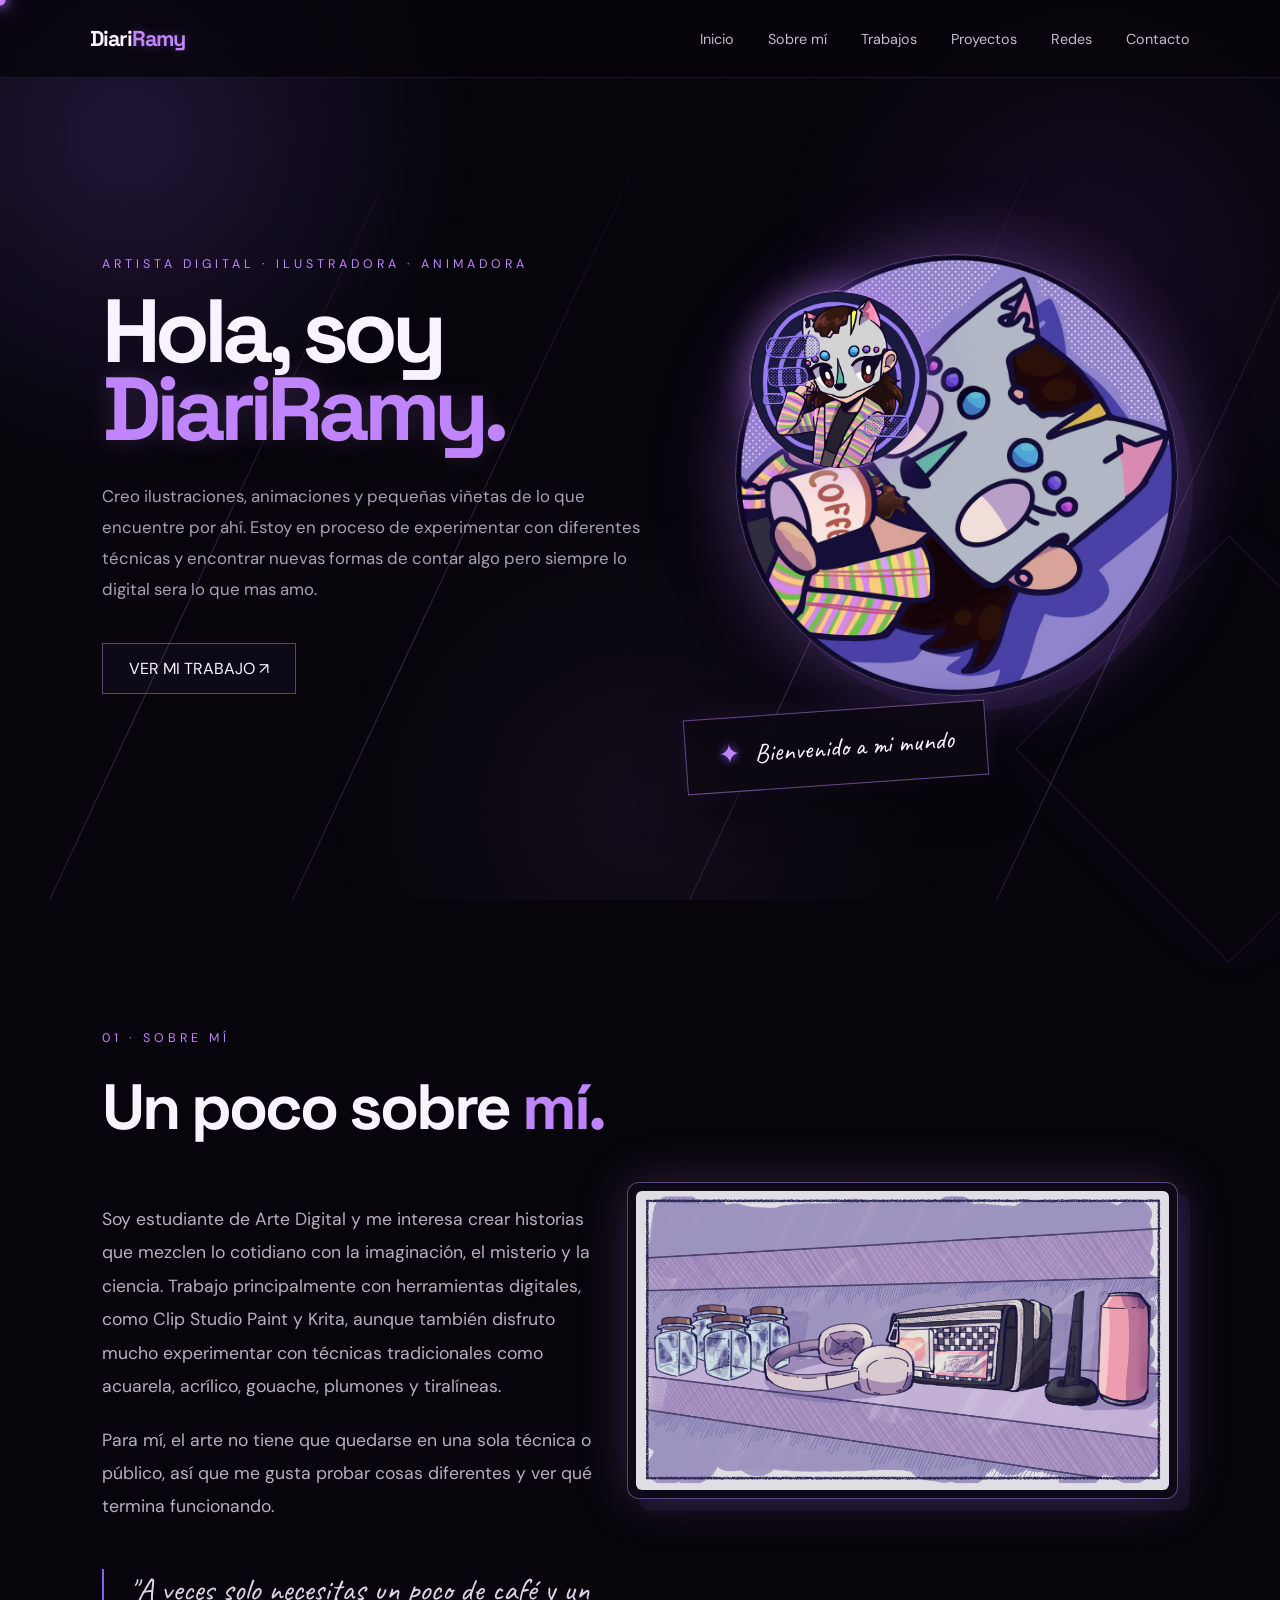
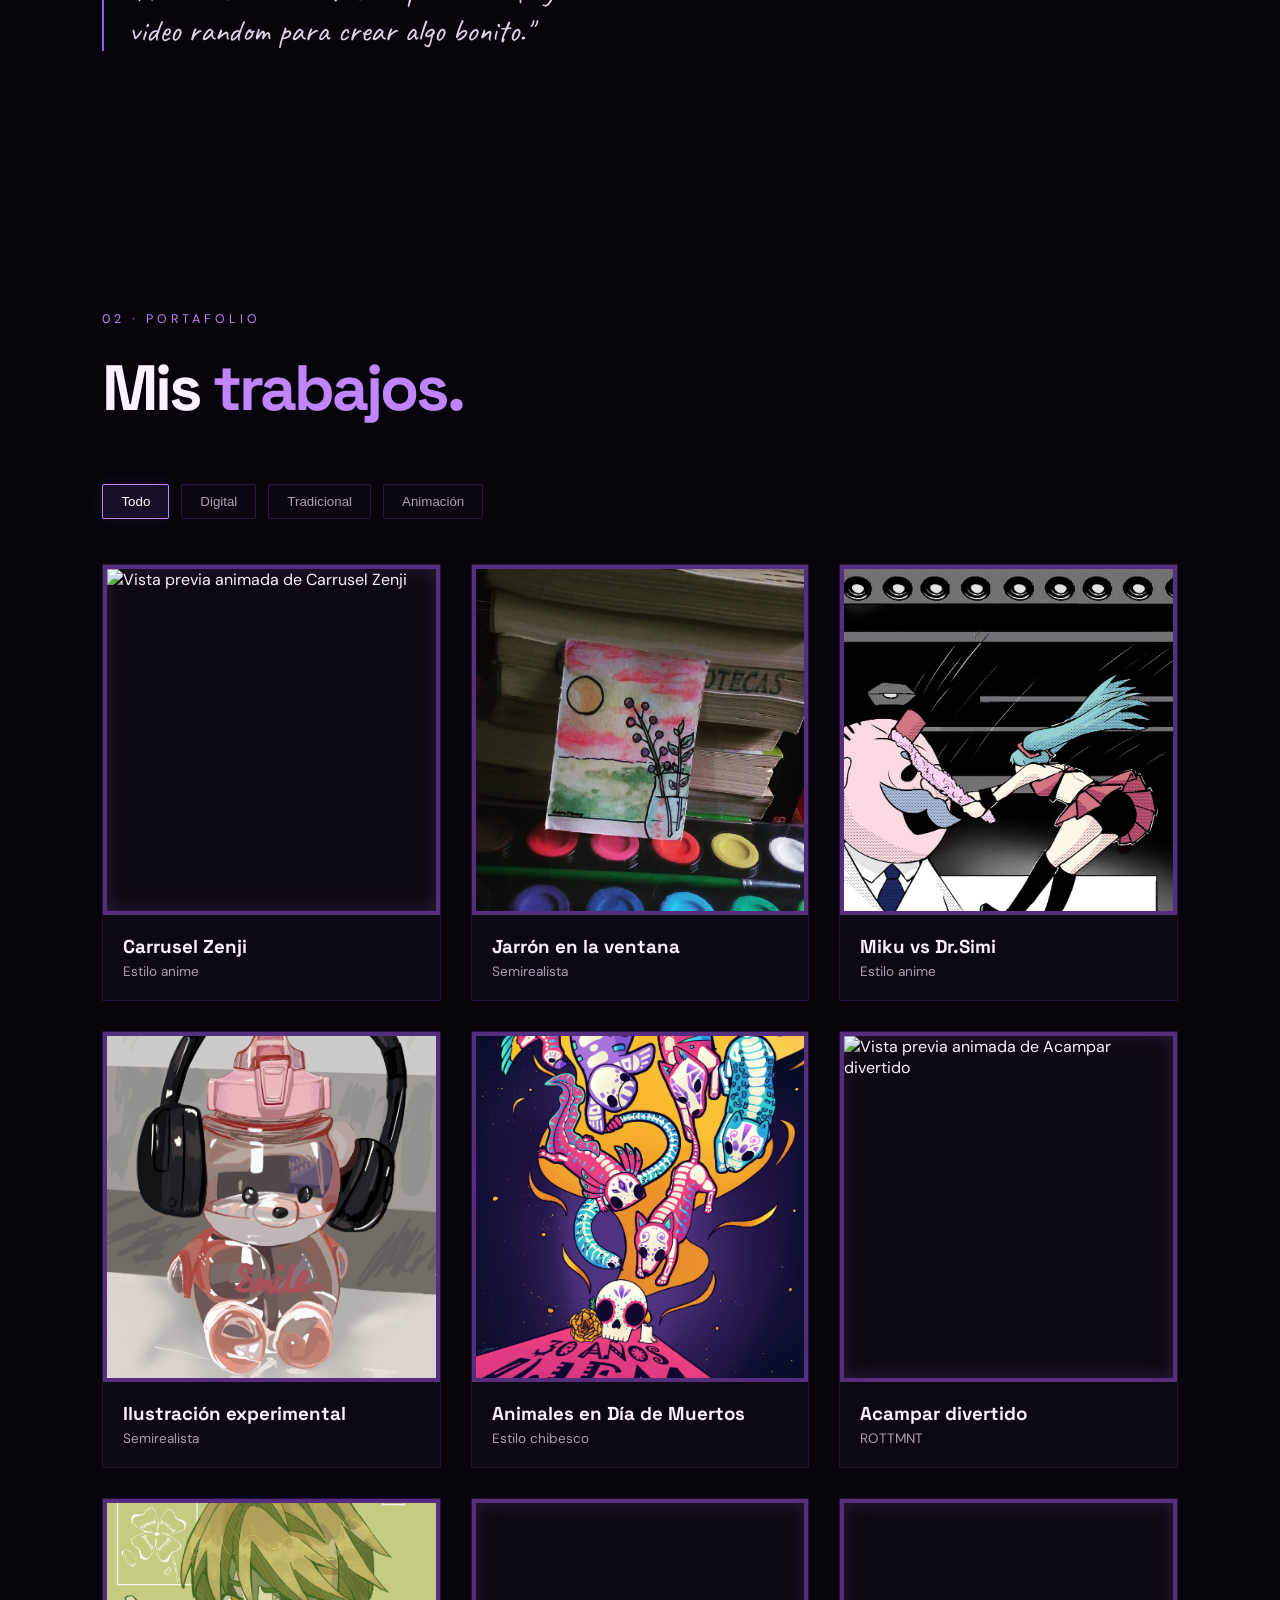
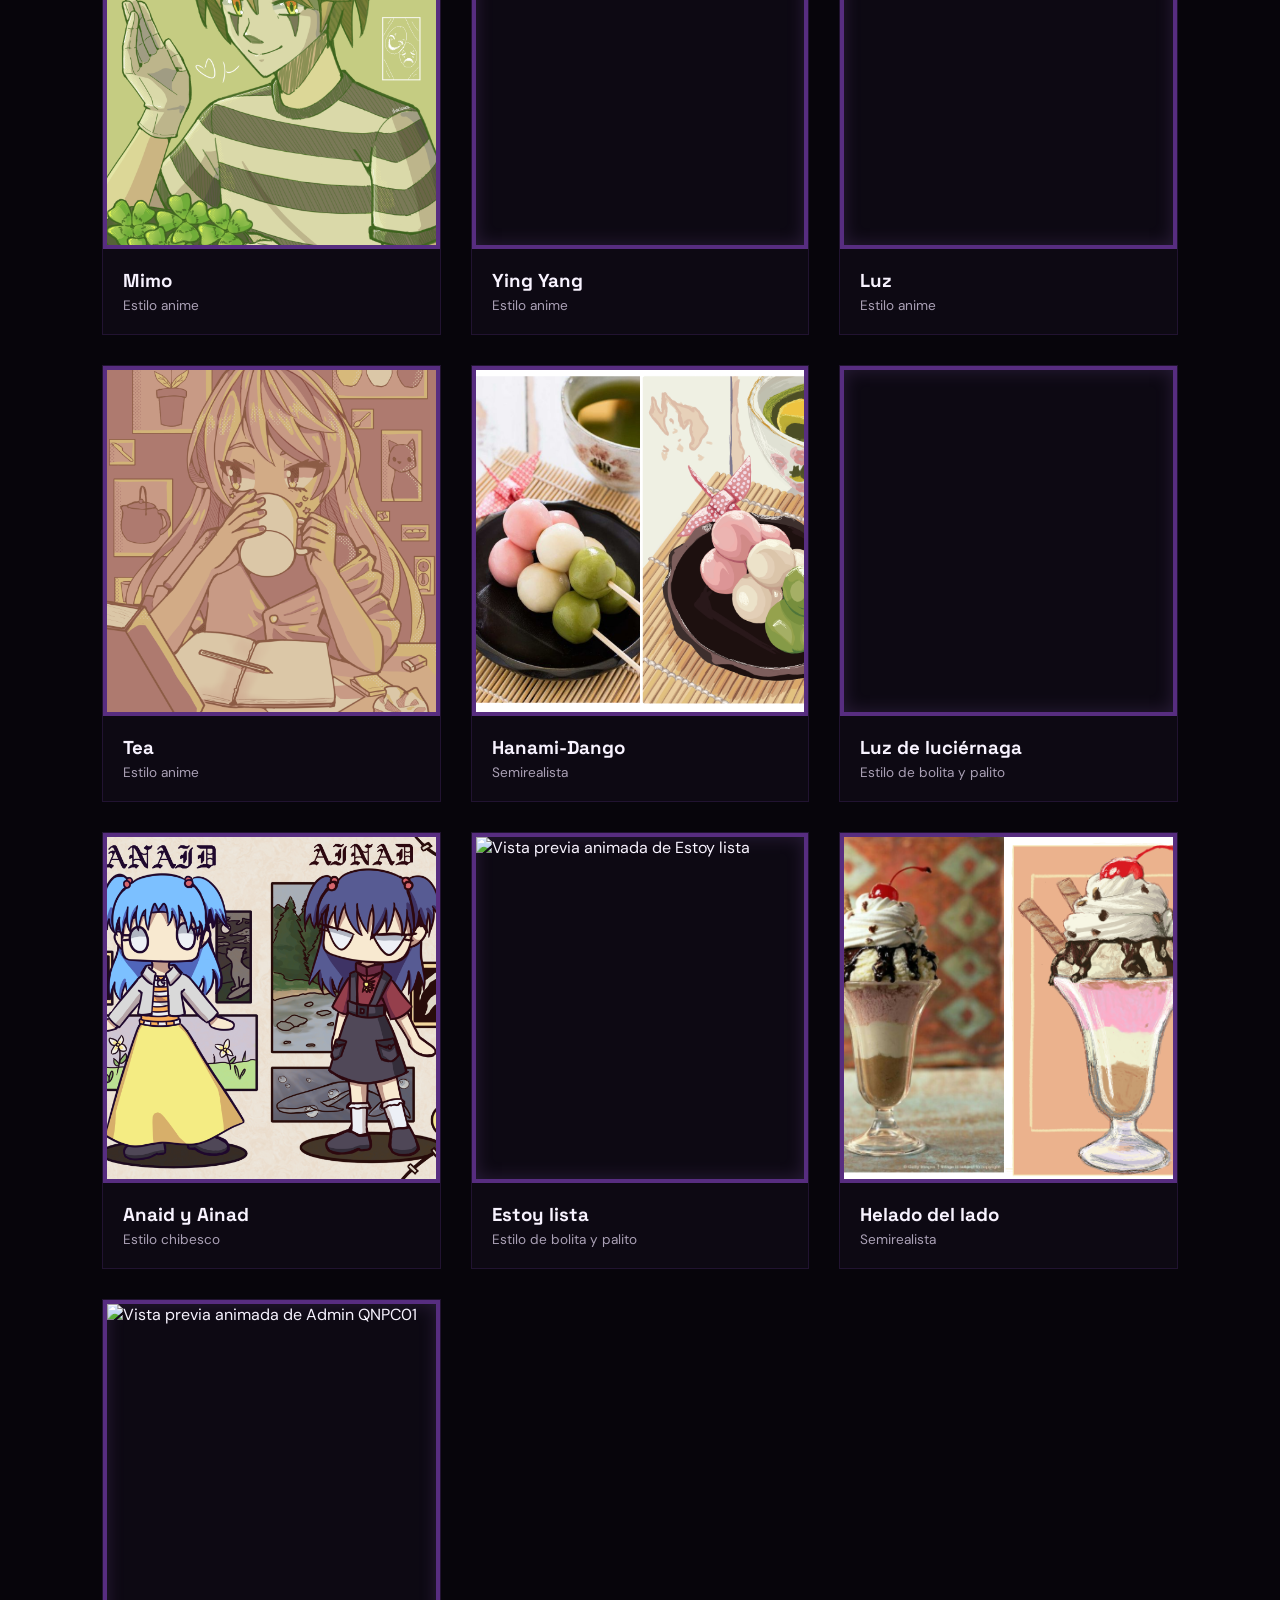
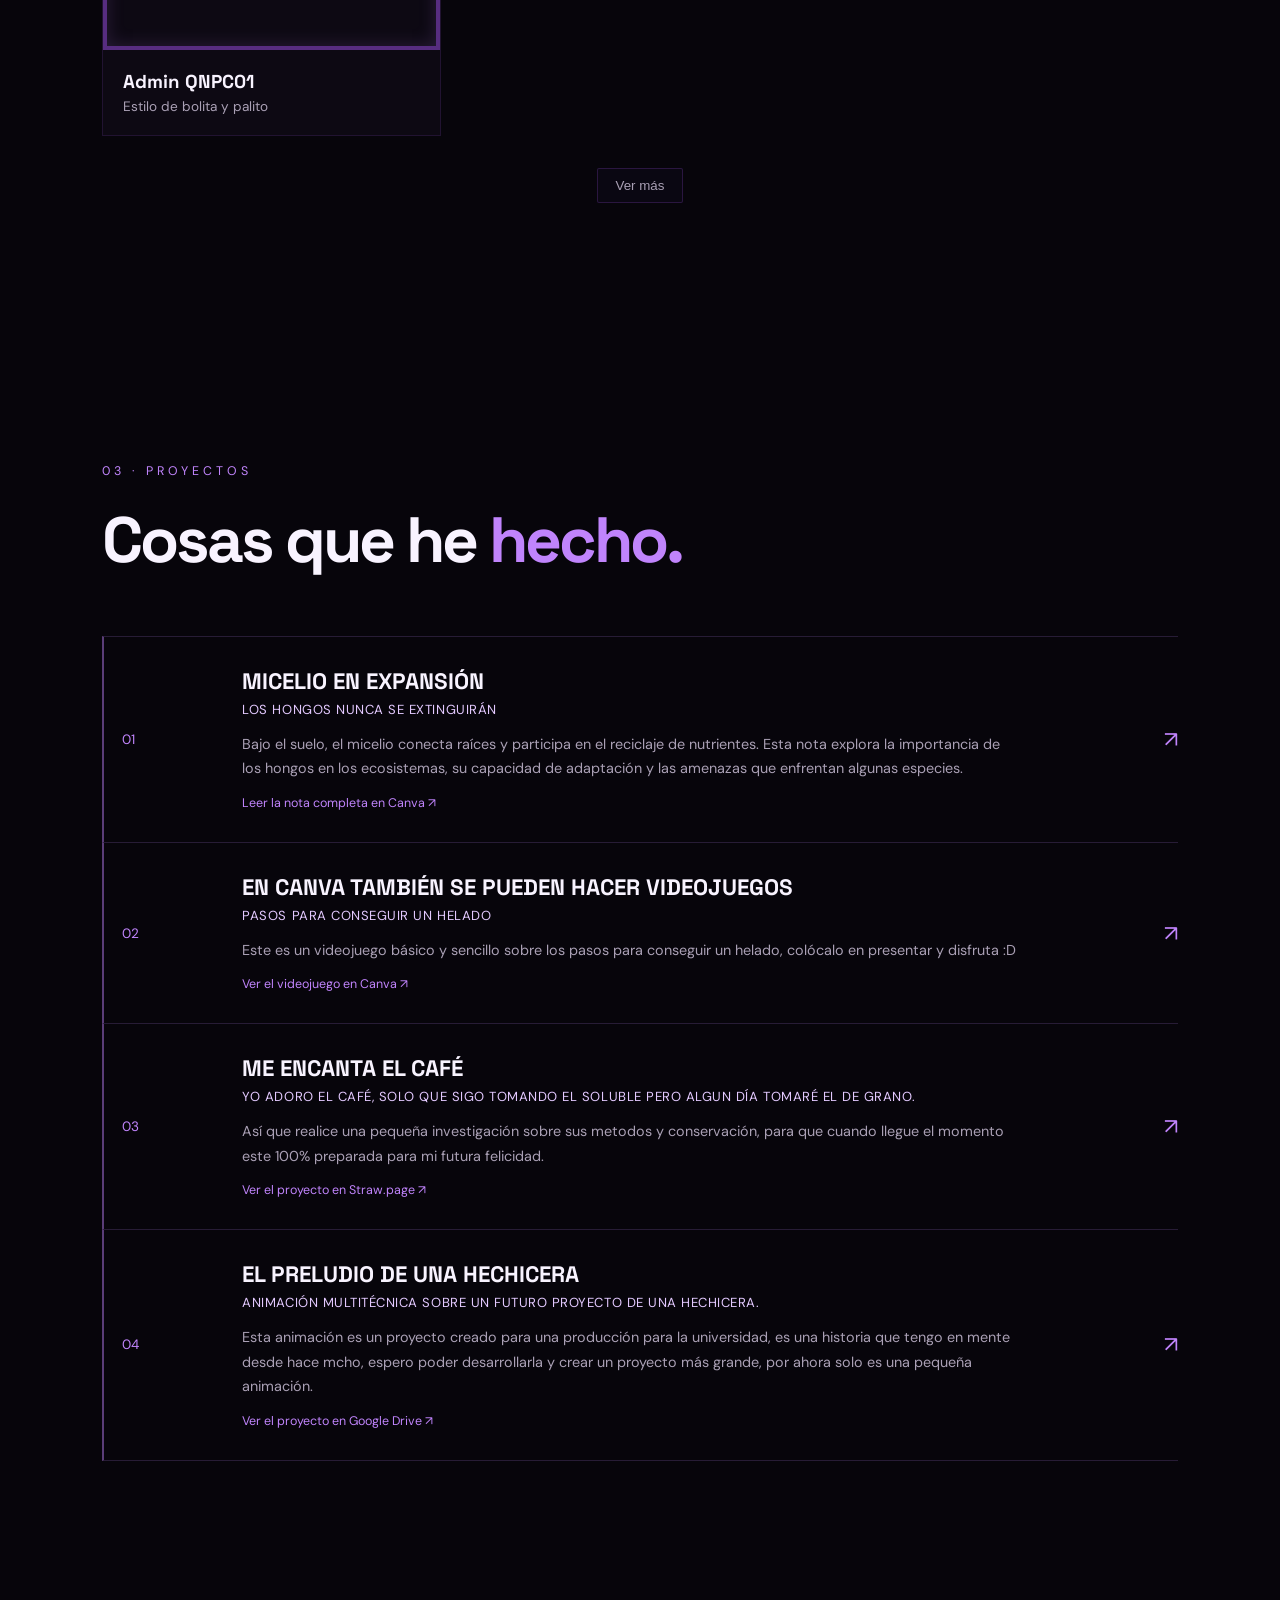
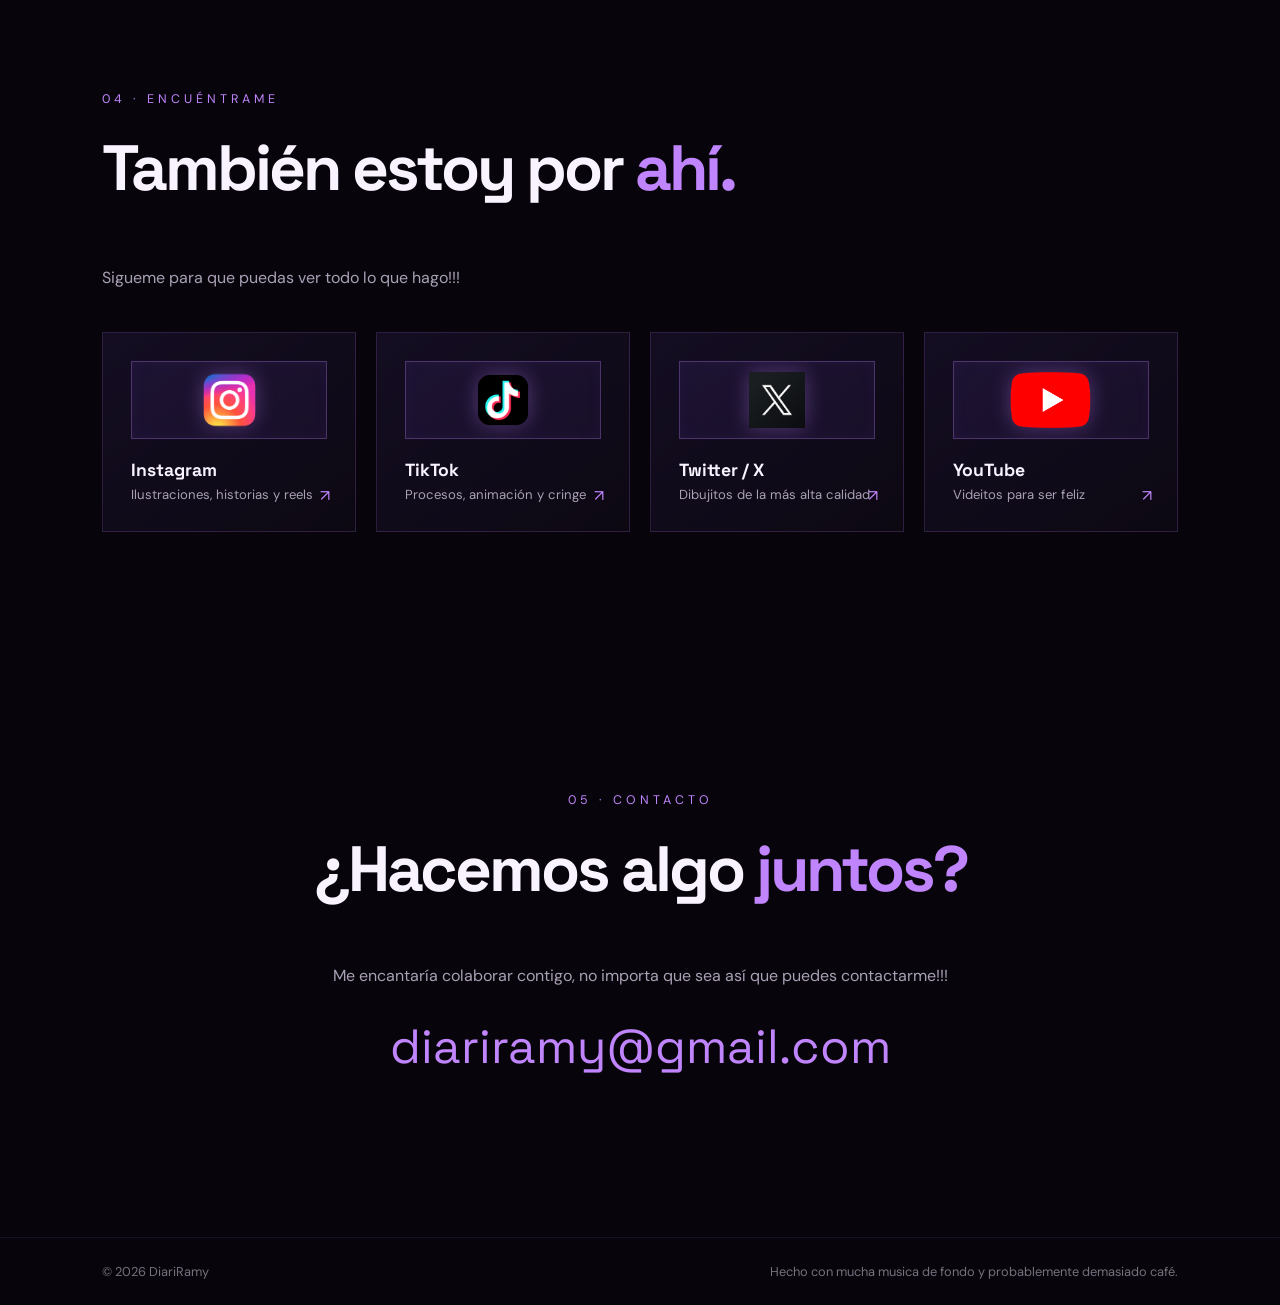
==== commit 9084abf0: "Fix case of preview image filename in index.html" ====
--- a/index.html
+++ b/index.html
@@ -489,7 +489,7 @@
         >
 
             <img
-                data-preview-src="./rotmntgif.gif"
+                data-preview-src="./Rotmntgif.gif"
                 alt="Vista previa animada de Acampar divertido"
                 loading="lazy"
                 decoding="async"
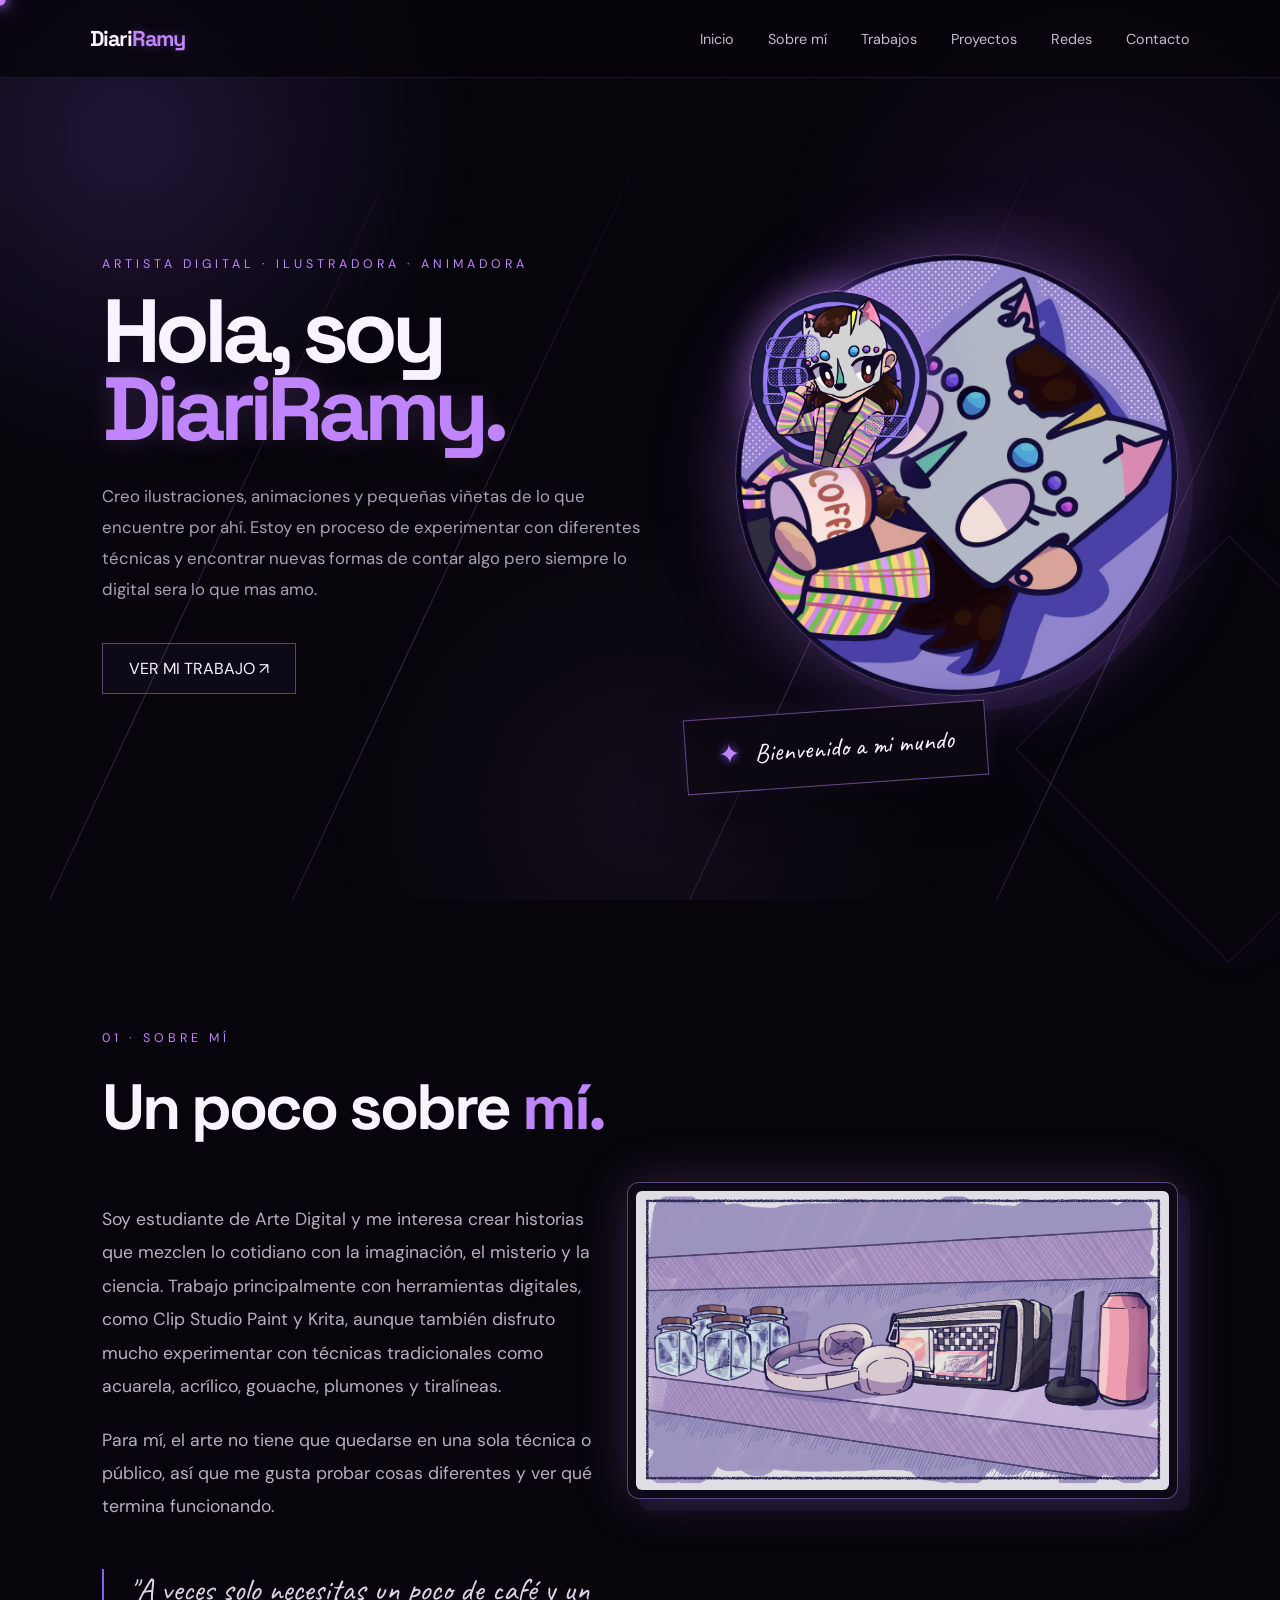
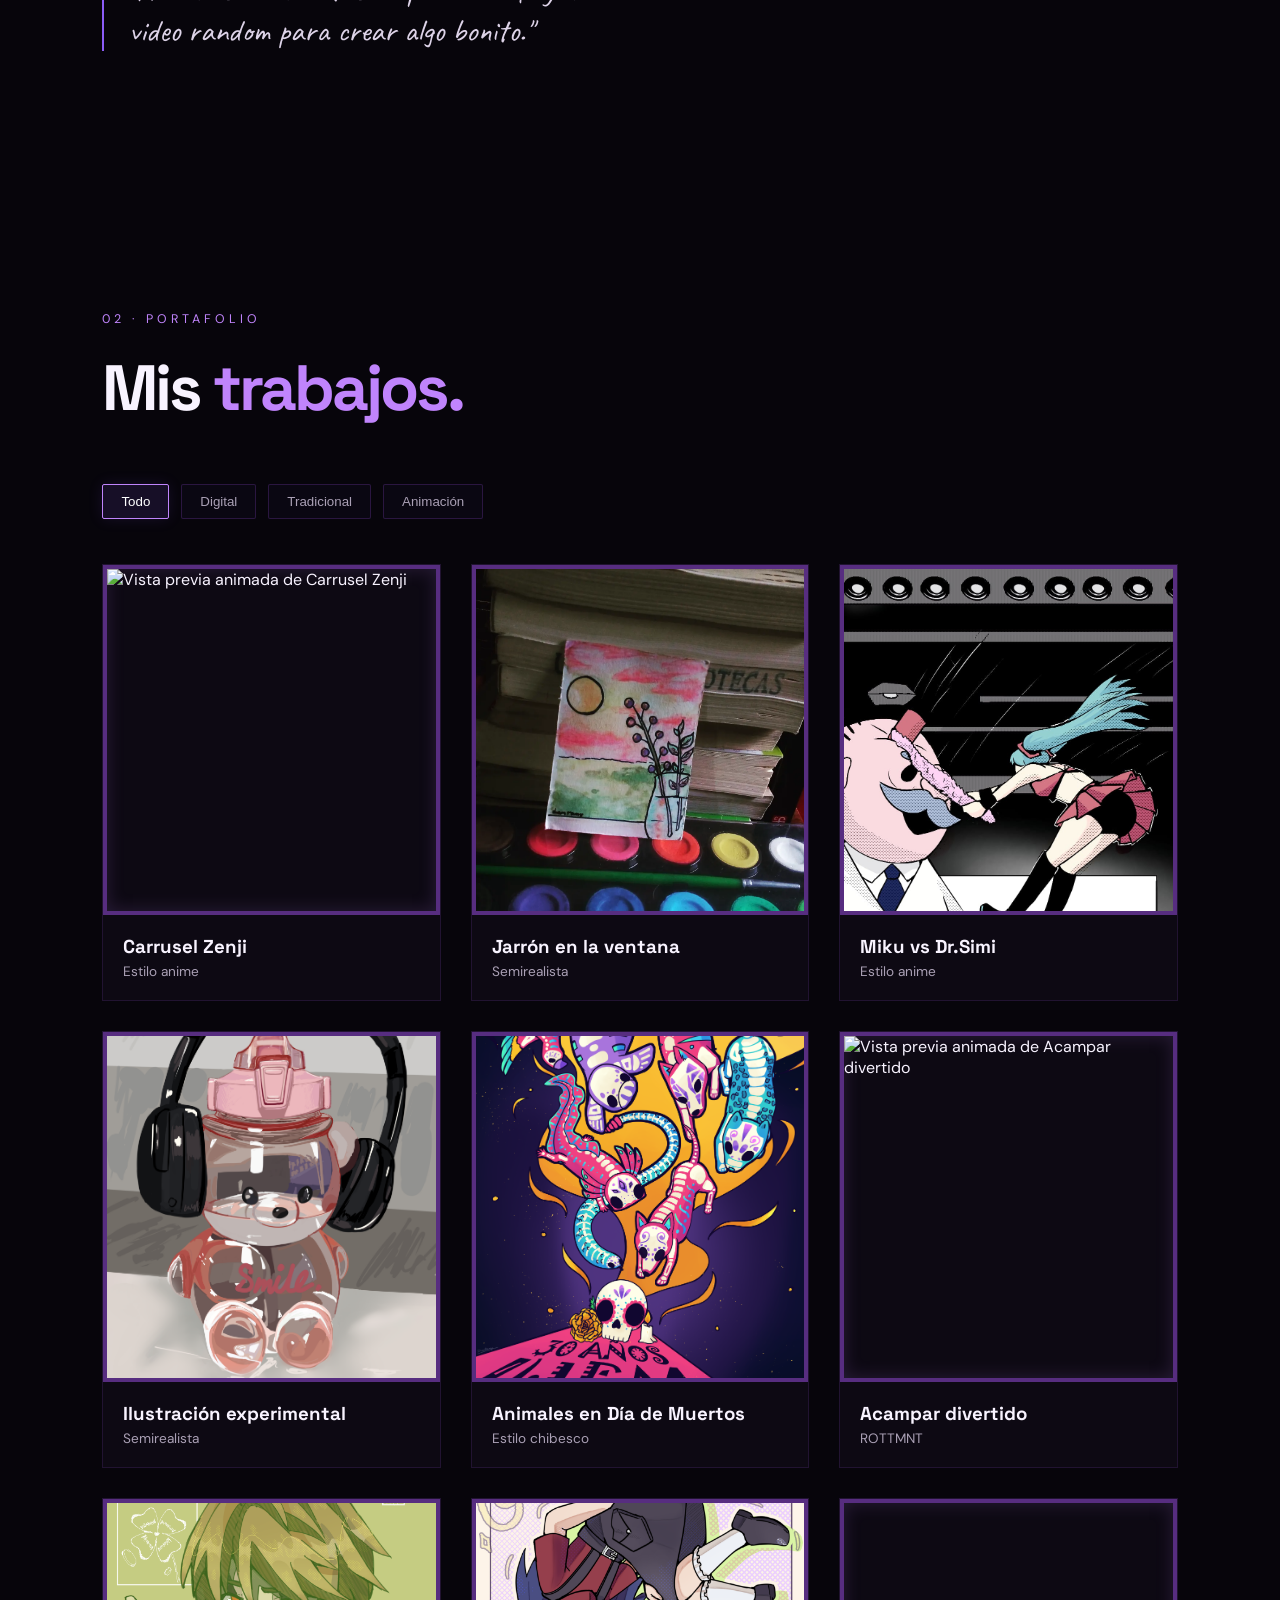
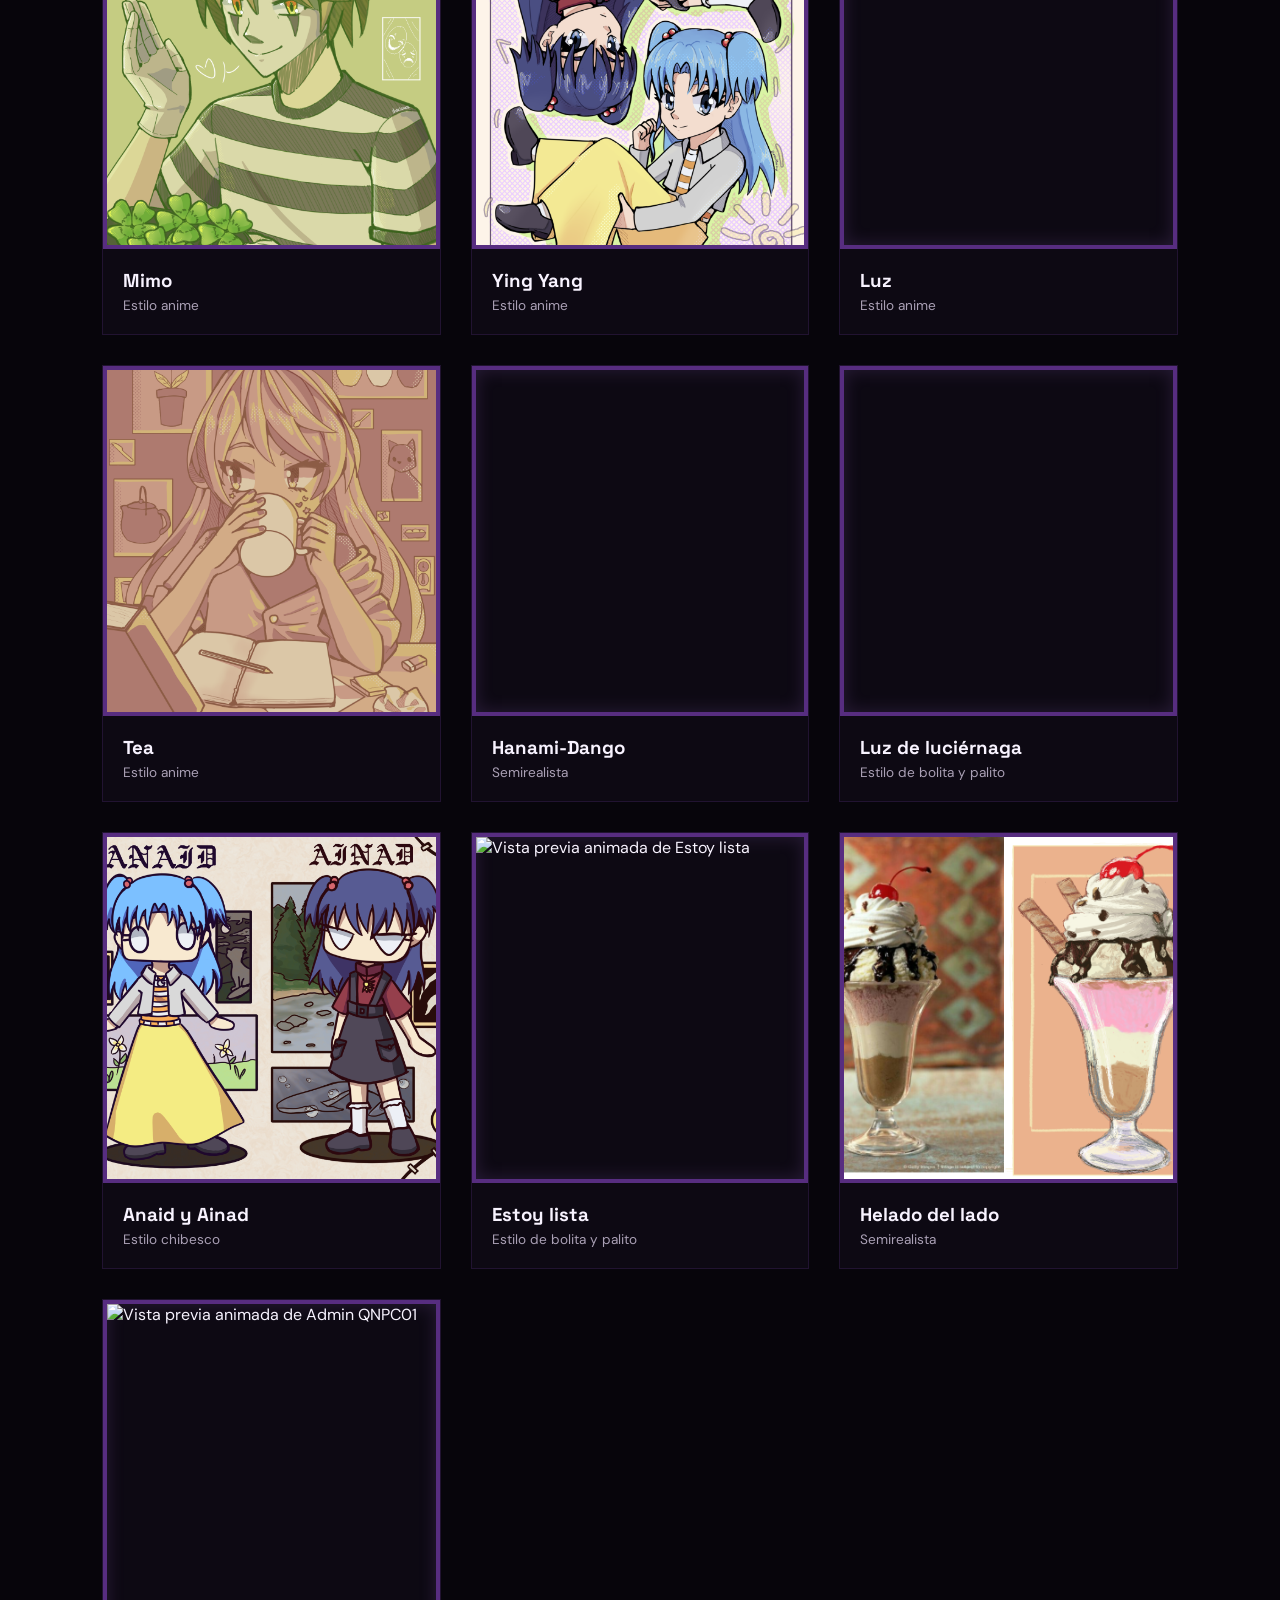
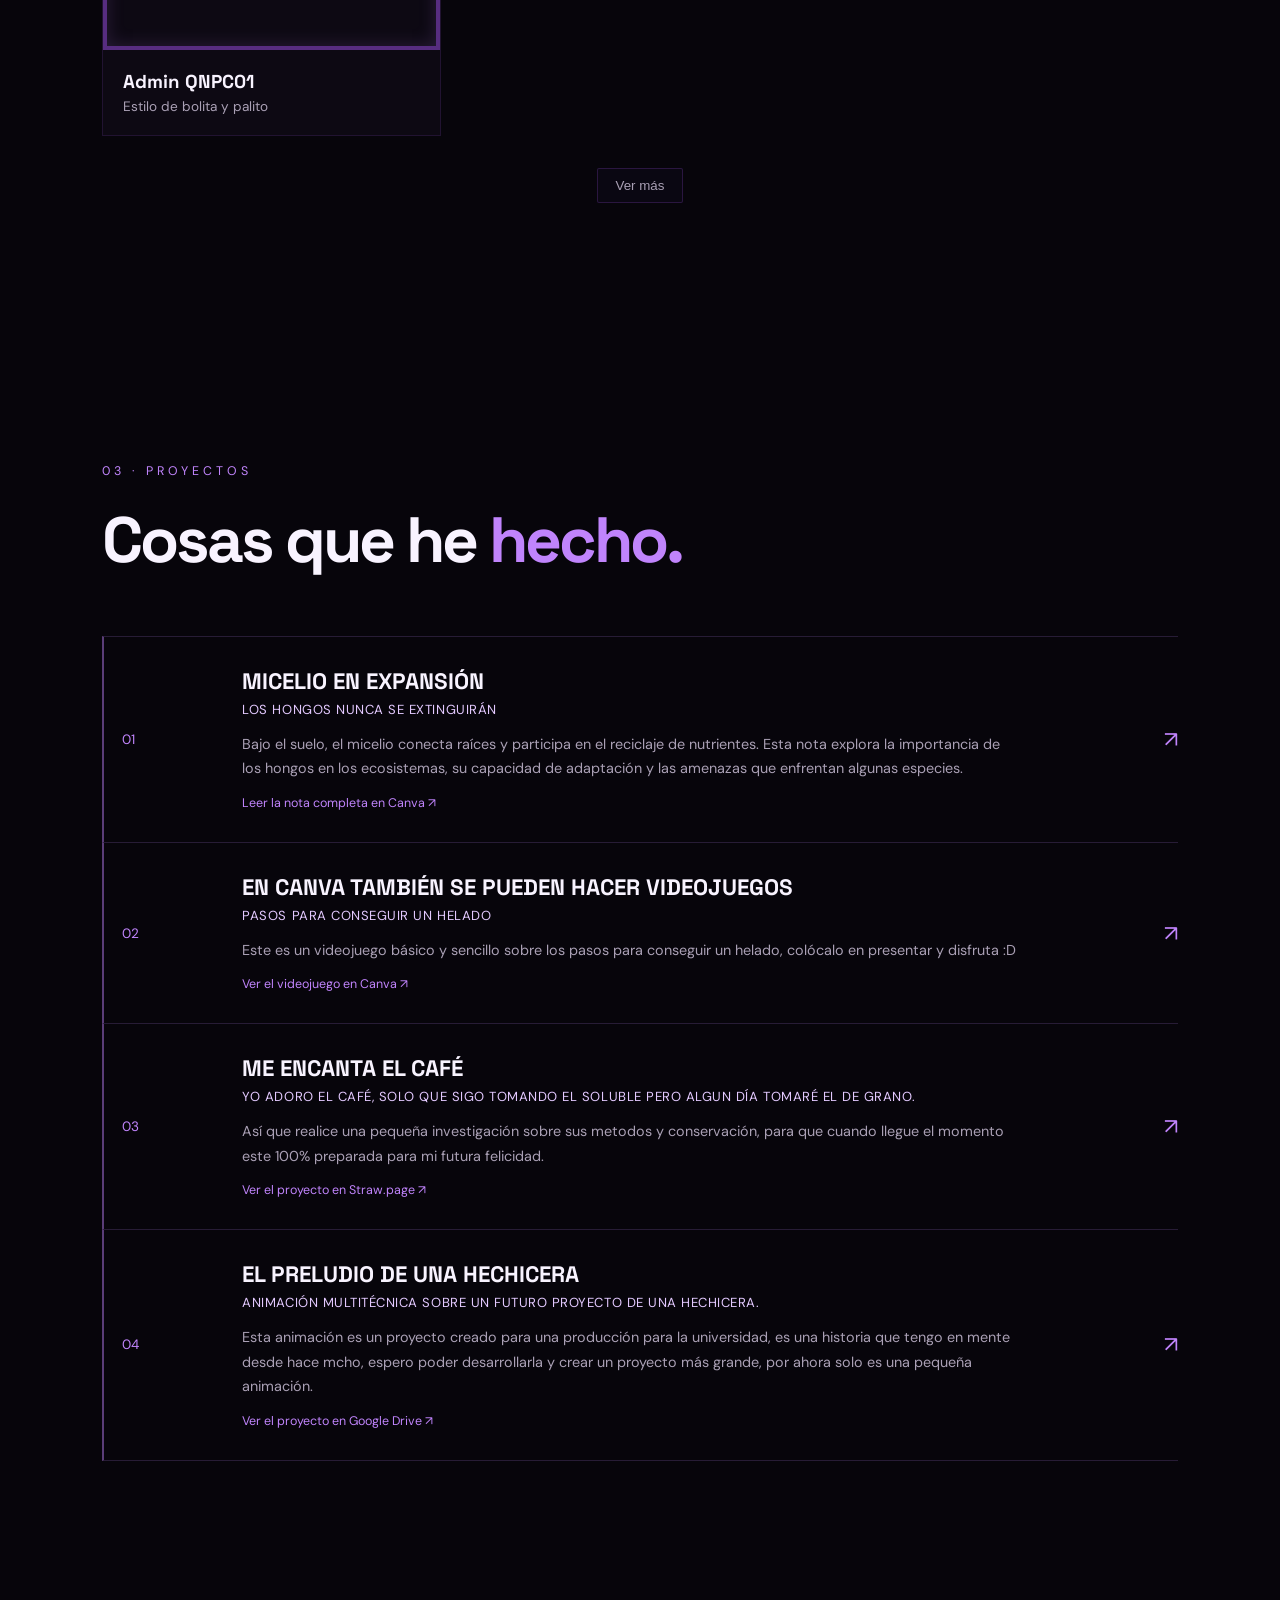
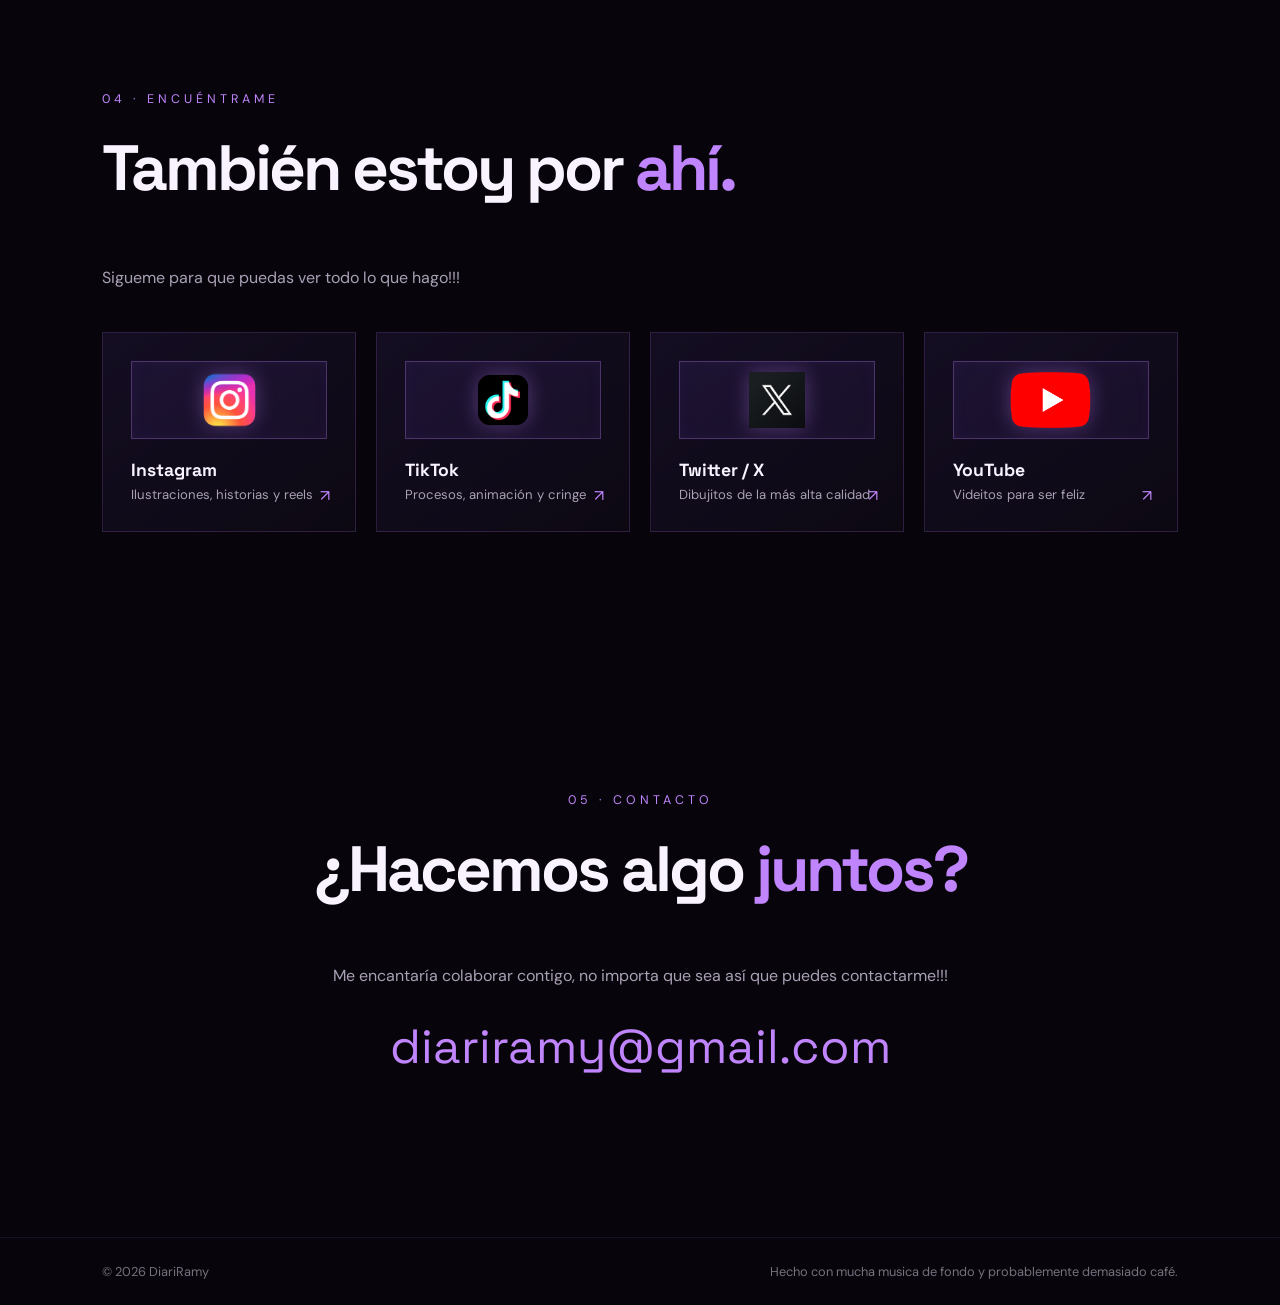
==== commit 37ddca69: "Fix video file names in index.html" ====
--- a/index.html
+++ b/index.html
@@ -478,7 +478,7 @@
         <article
             class="art-card reveal"
             data-category="animacion"
-            data-video="./acampar divertido animación.mp4"
+            data-video="./Acampar Divertido Animación.mp4"
             data-fps="12"
             data-duration="01:08"
             data-date="29-01-2025"
@@ -516,7 +516,7 @@
         <article
             class="art-card reveal"
             data-category="animacion"
-            data-video="./Carrusel Zenji animación.mp4"
+            data-video="./Carrusel Zenji Animación.mp4"
             data-fps="12"
             data-duration="00:18"
             data-date="01-07-2026"
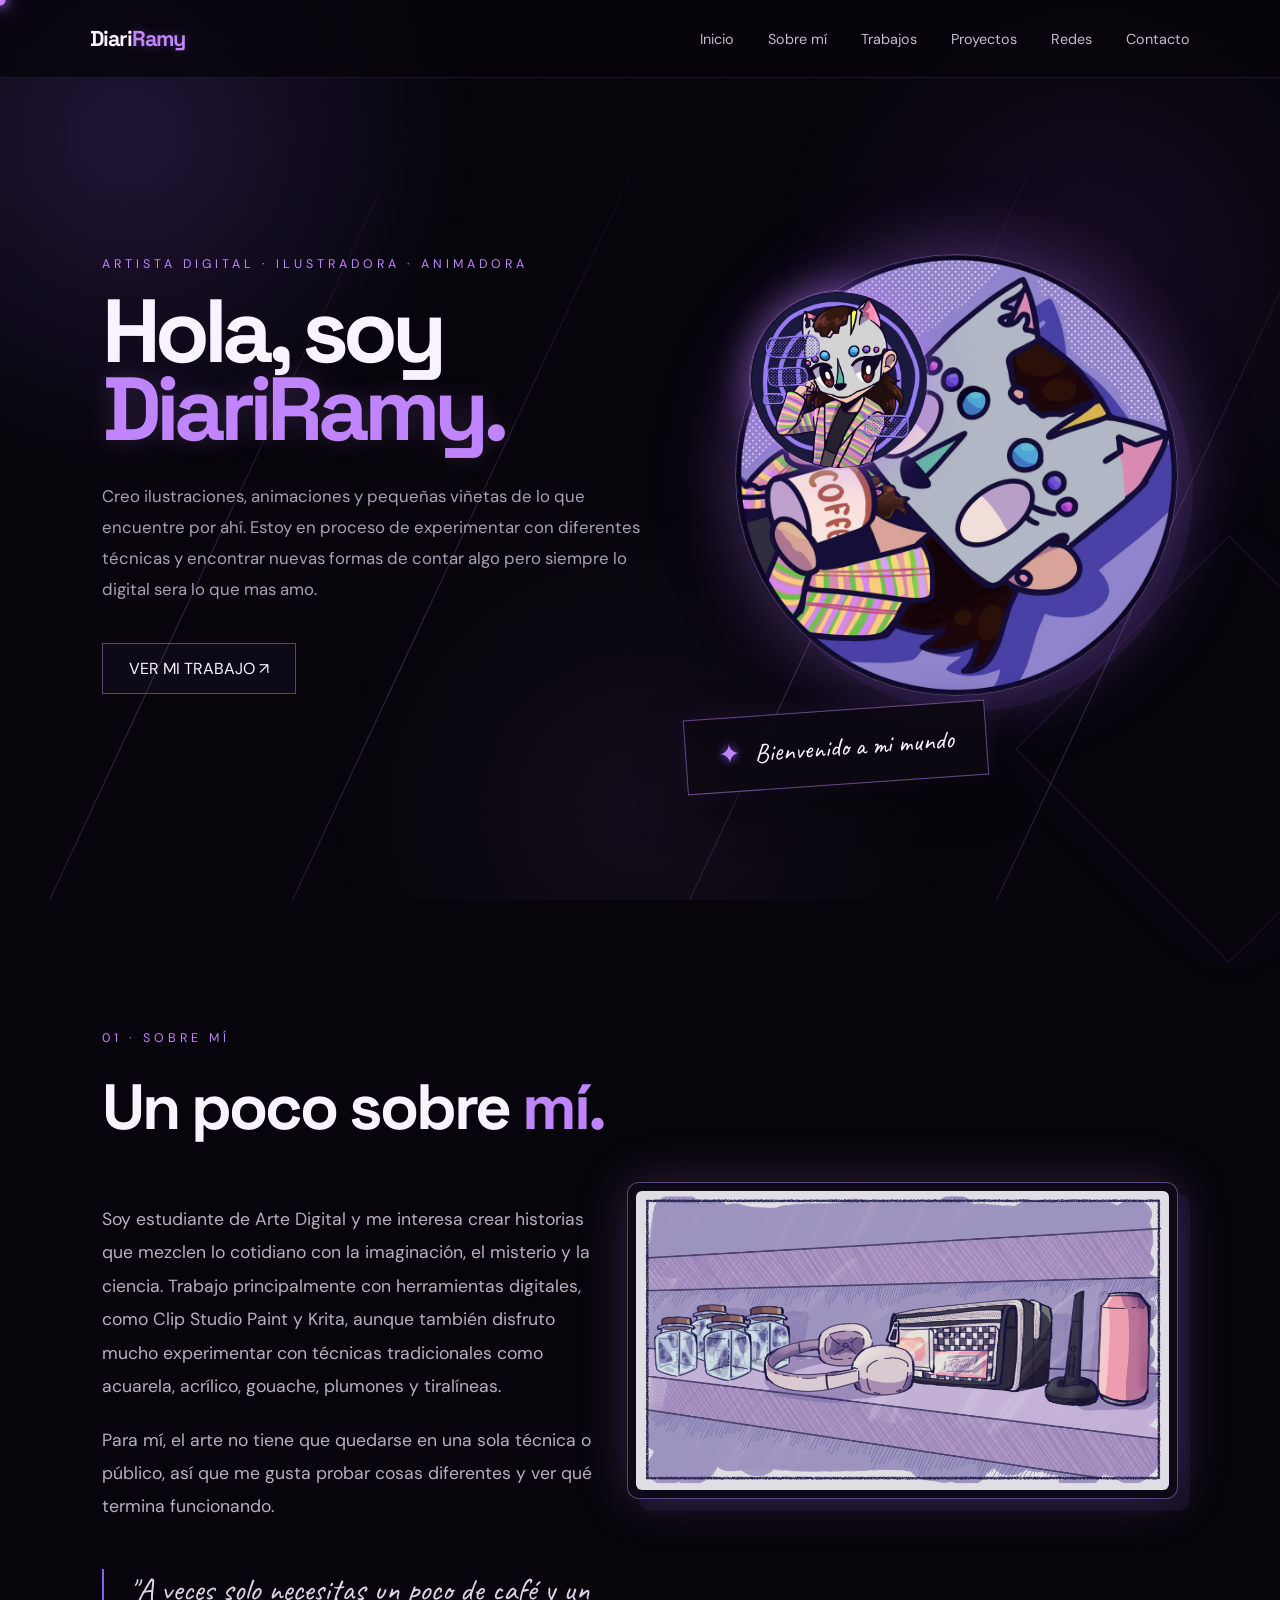
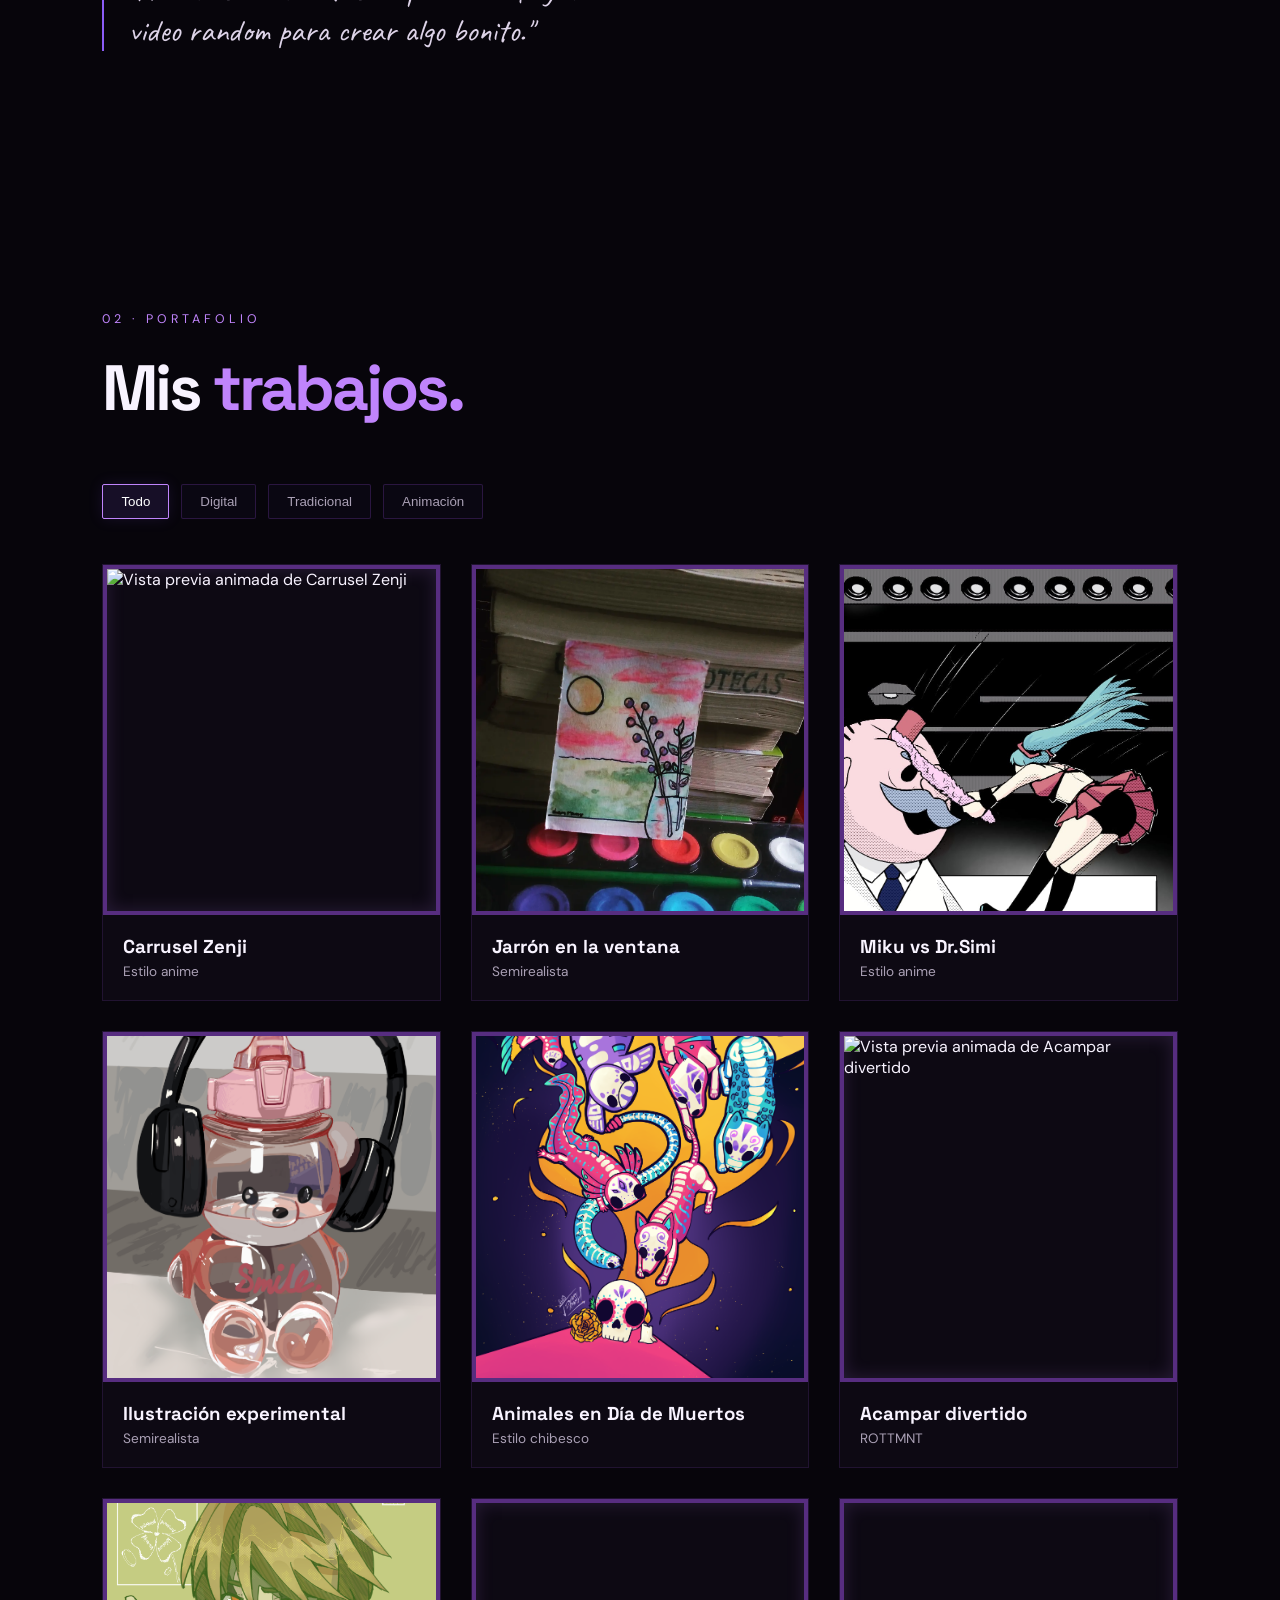
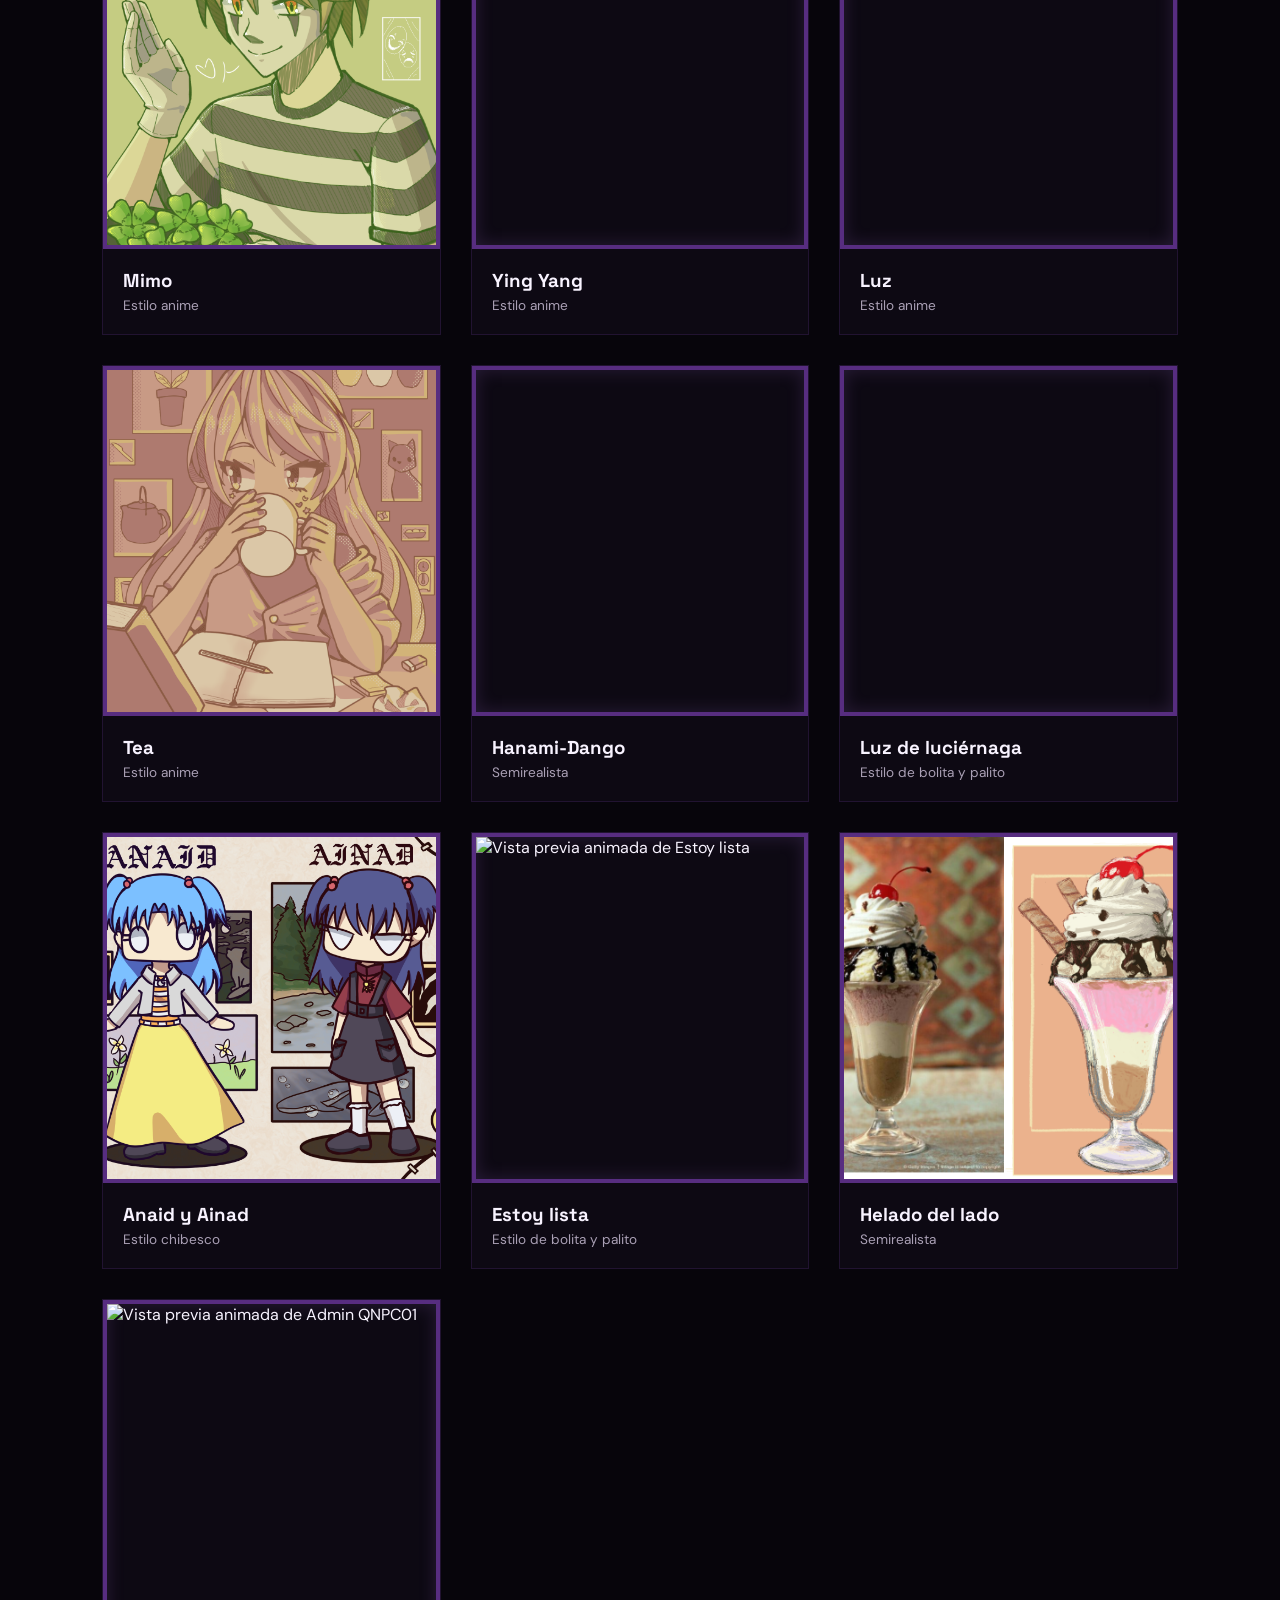
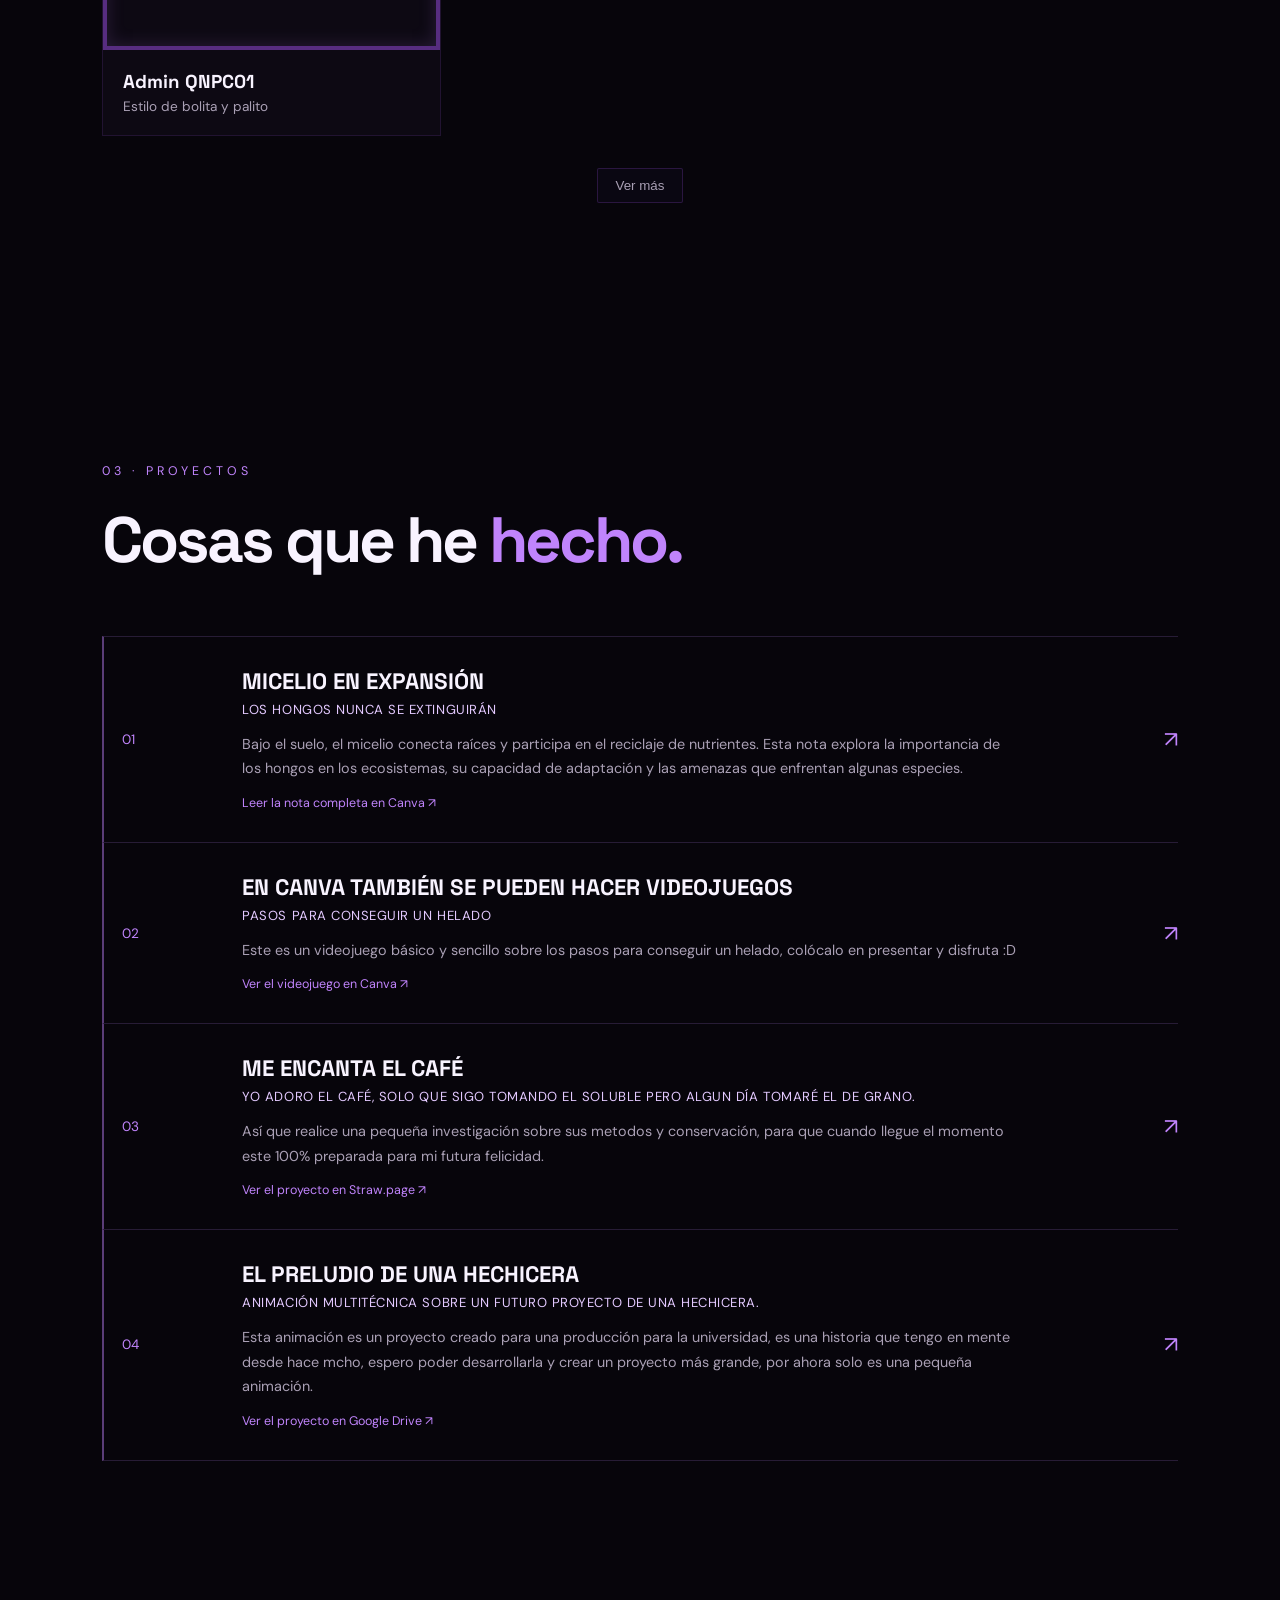
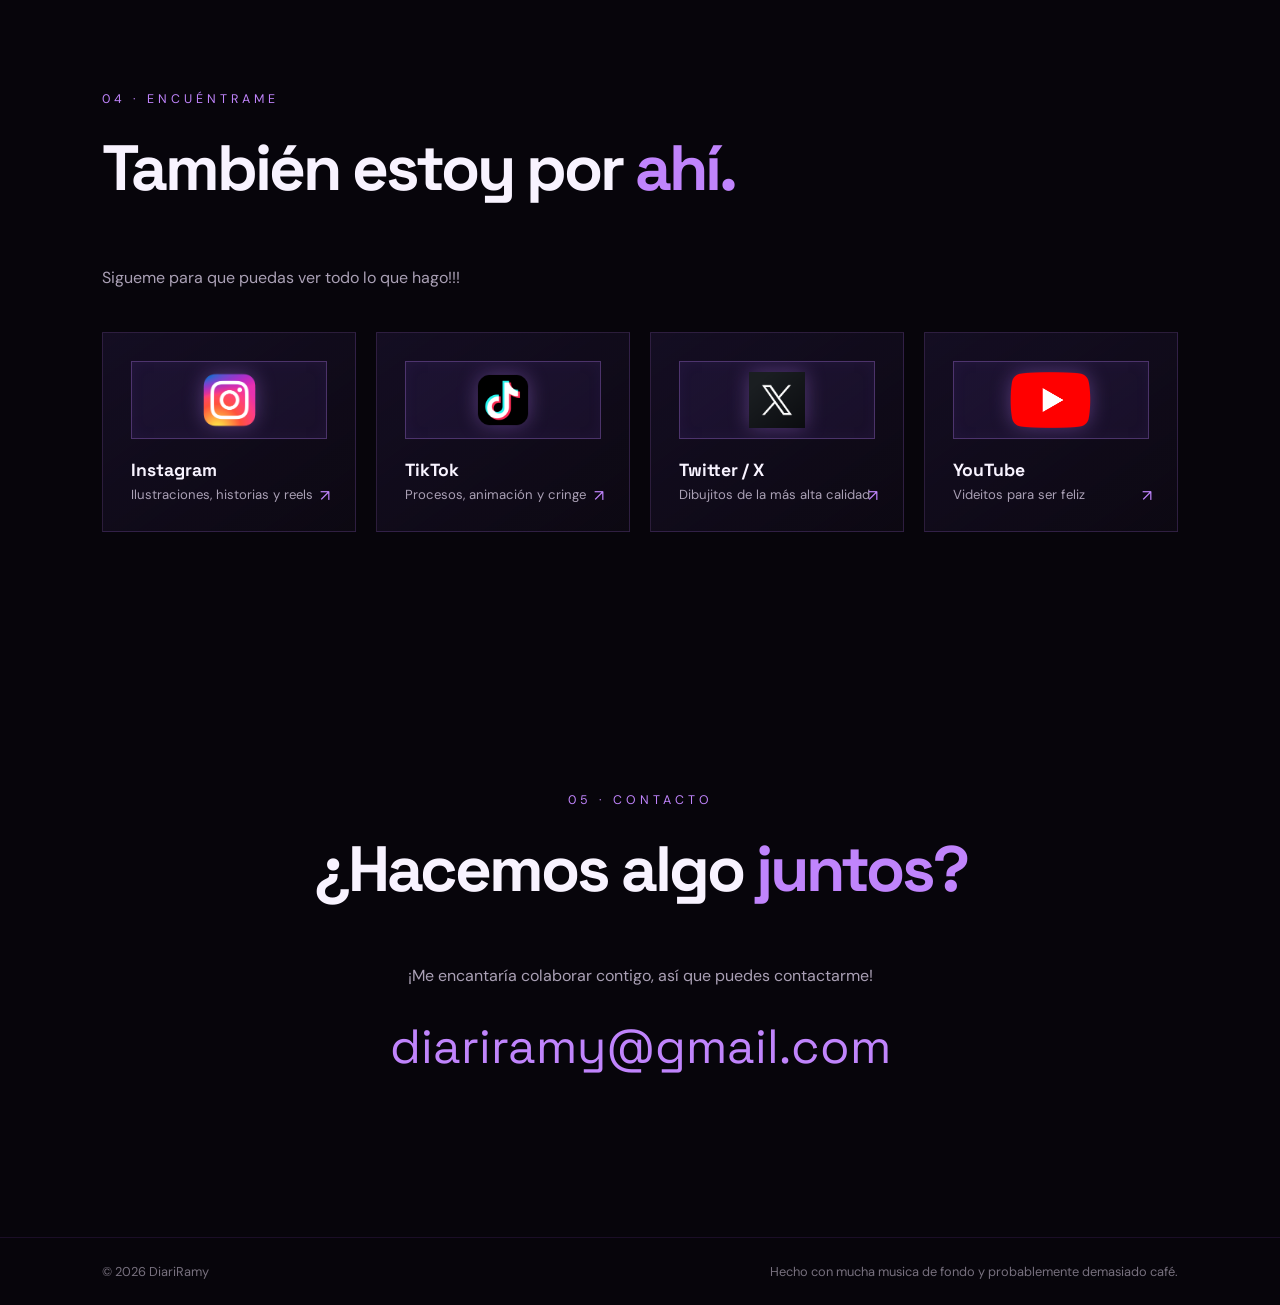
==== commit 2e22b9c5: "Update context messages and collaboration text" ====
--- a/index.html
+++ b/index.html
@@ -484,7 +484,8 @@
             data-date="29-01-2025"
             data-publication-url="https://www.tiktok.com/@diariramy/video/7465423328958778630"
             data-publication-label="Ver video en TikTok"
-            data-context="Animación creada en Krita y Clip Studio Paint. Trata sobre un capítulo de El ascenso de las Tortugas Ninja, en el que van de campamento junto con el capibara Todd. El audio está tomado de uno de los videos de MissaSinfonia."
+            data-context="Animación creada en Krita y Clip Studio Paint. Trata sobre un capítulo de El ascenso de las Tortugas Ninja, en el que van de campamento junto con el capibara Todd. El audio está tomado de uno de los videos de MissaSinfonia. 
+            Da click y disfruta."
             data-image="https://images.unsplash.com/photo-1579783902614-a3fb3927b6a5?auto=format&fit=crop&w=1200&q=80"
         >
 
@@ -522,7 +523,8 @@
             data-date="01-07-2026"
             data-publication-url="https://www.tiktok.com/@diariramy/video/7657695950521011476"
             data-publication-label="Ver video en TikTok"
-            data-context="Animación creada en Krita. Animación creada como aportación del Trend de TikTok:twins at the carousel animation meme."
+            data-context="Animación creada en Krita. Animación creada como aportación del Trend de TikTok:twins at the carousel animation meme.
+            Da click y disfruta."
             data-image="https://images.unsplash.com/photo-1577083288073-40892c0860a4?auto=format&fit=crop&w=1200&q=80"
         >
 
@@ -560,7 +562,8 @@
             data-date="27-03-2024"
             data-publication-url="https://www.tiktok.com/@diariramy/video/7351114481184951558"
             data-publication-label="Ver video en TikTok"
-            data-context="Animación creada en Krita. Creada como practica y desahogo de no tener inspiración para dibujar. El audio está tomado de un episodio de Bob Sponja."
+            data-context="Animación creada en Krita. Creada como practica y desahogo de no tener inspiración para dibujar. El audio está tomado de un episodio de Bob Sponja.
+            Da click y disfruta."
             data-image="https://images.unsplash.com/photo-1547891654-e66ed7ebb968?auto=format&fit=crop&w=1200&q=80"
         >
 
@@ -598,7 +601,8 @@
             data-date="25-07-2023"
             data-publication-url="https://www.tiktok.com/@diariramy/video/7259865159693356294"
             data-publication-label="Ver video en TikTok"
-            data-context="Animación que hace referencia al admin QNPC01 del QSMP1, con audio sacado de un episodio del El increíble mundo de Gumball"
+            data-context="Animación que hace referencia al admin QNPC01 del QSMP1, con audio sacado de un episodio del El increíble mundo de Gumball. 
+            Da click y disfruta."
             data-image="https://images.unsplash.com/photo-1550745165-9bc0b252726f?auto=format&fit=crop&w=1200&q=80"
         >
 
@@ -1182,7 +1186,7 @@
     </h2>
 
     <p class="reveal">
-        Me encantaría colaborar contigo, no importa que sea así que puedes contactarme!!!
+        ¡Me encantaría colaborar contigo, así que puedes contactarme!
     </p>
 
     <!-- CAMBIA EL CORREO -->
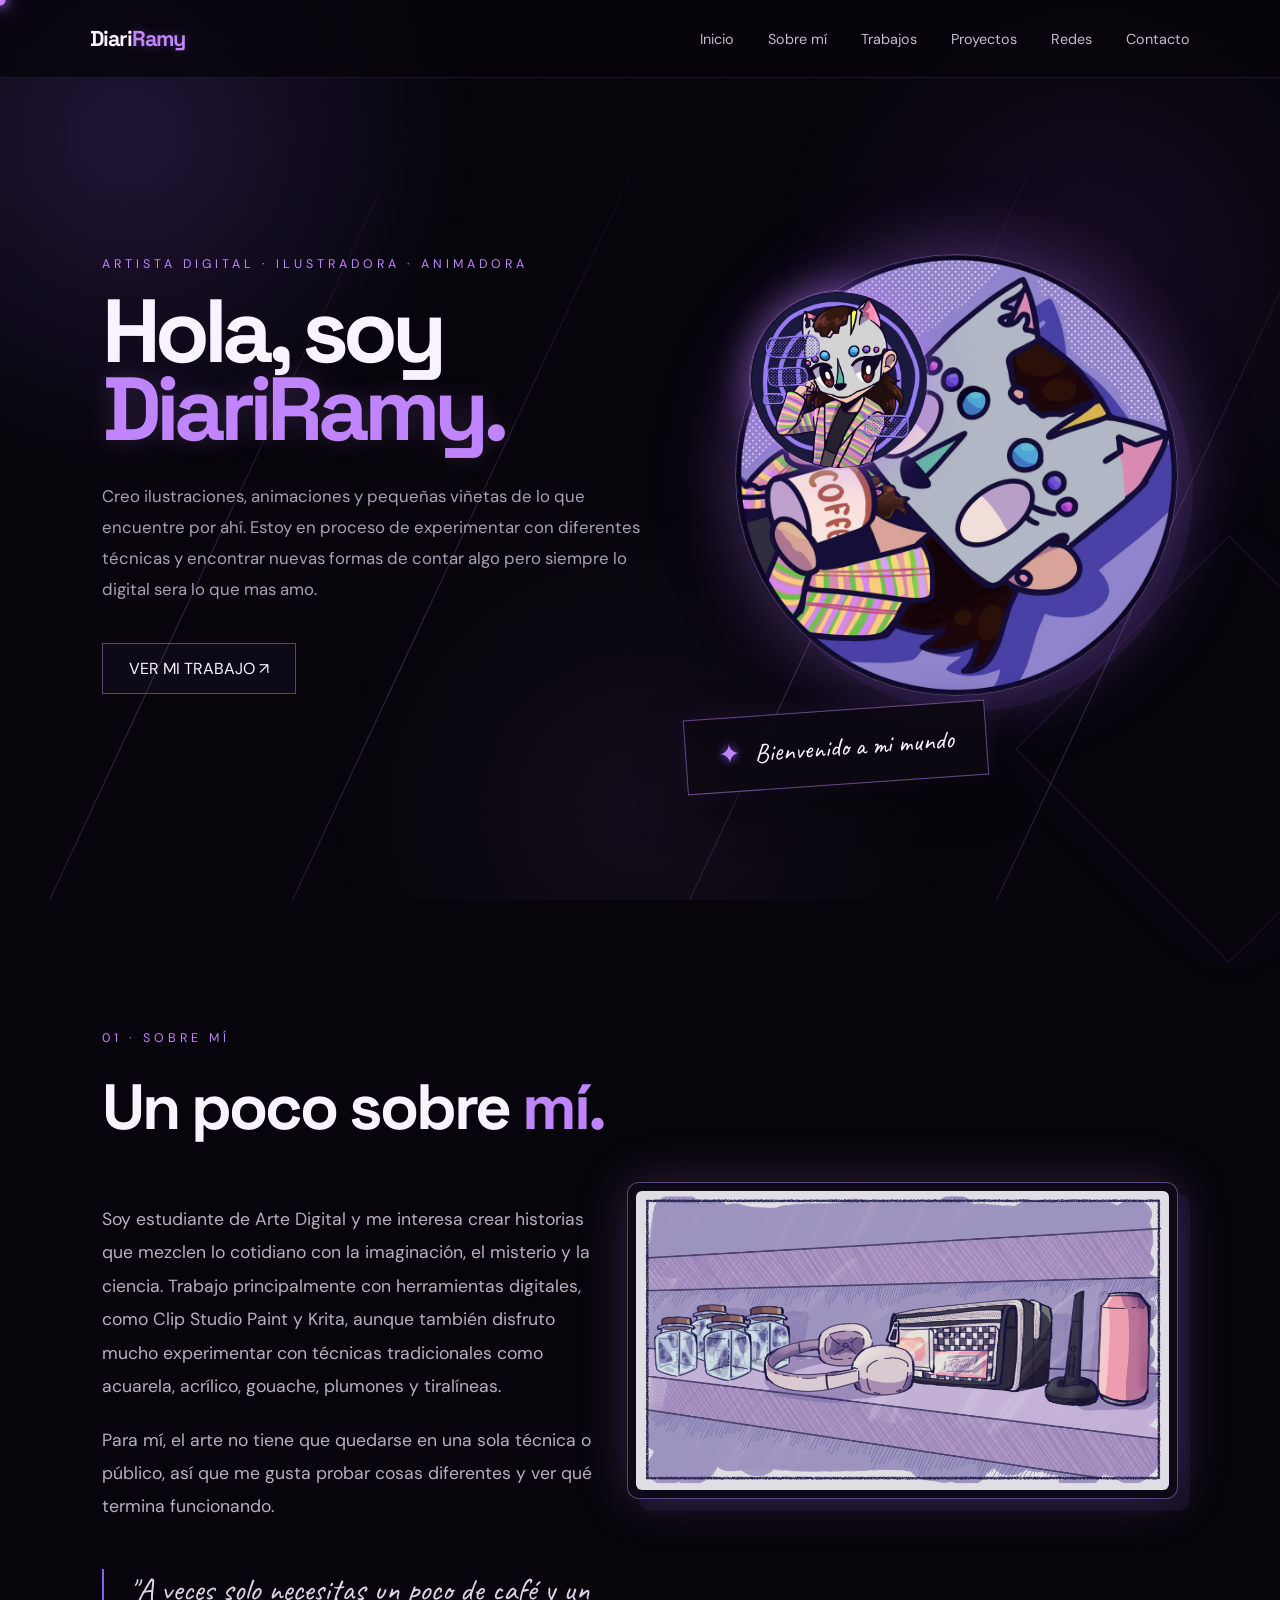
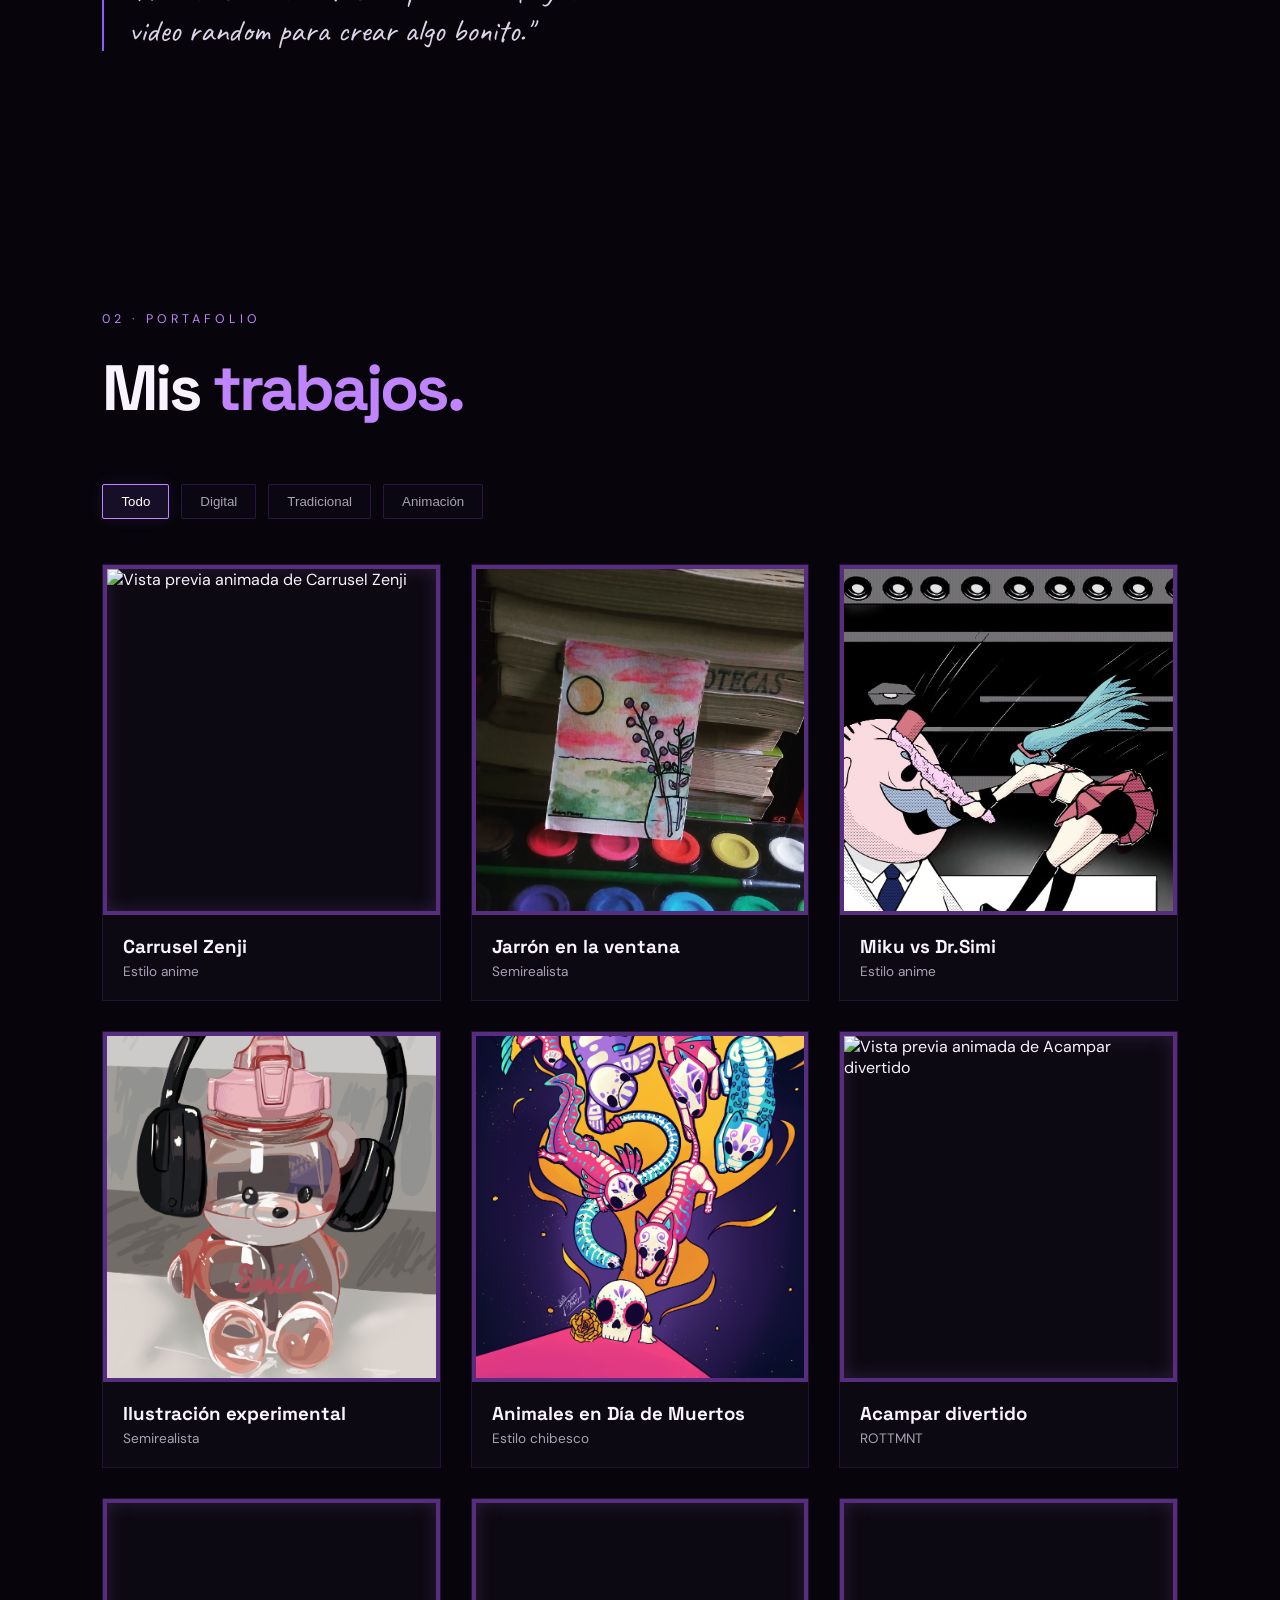
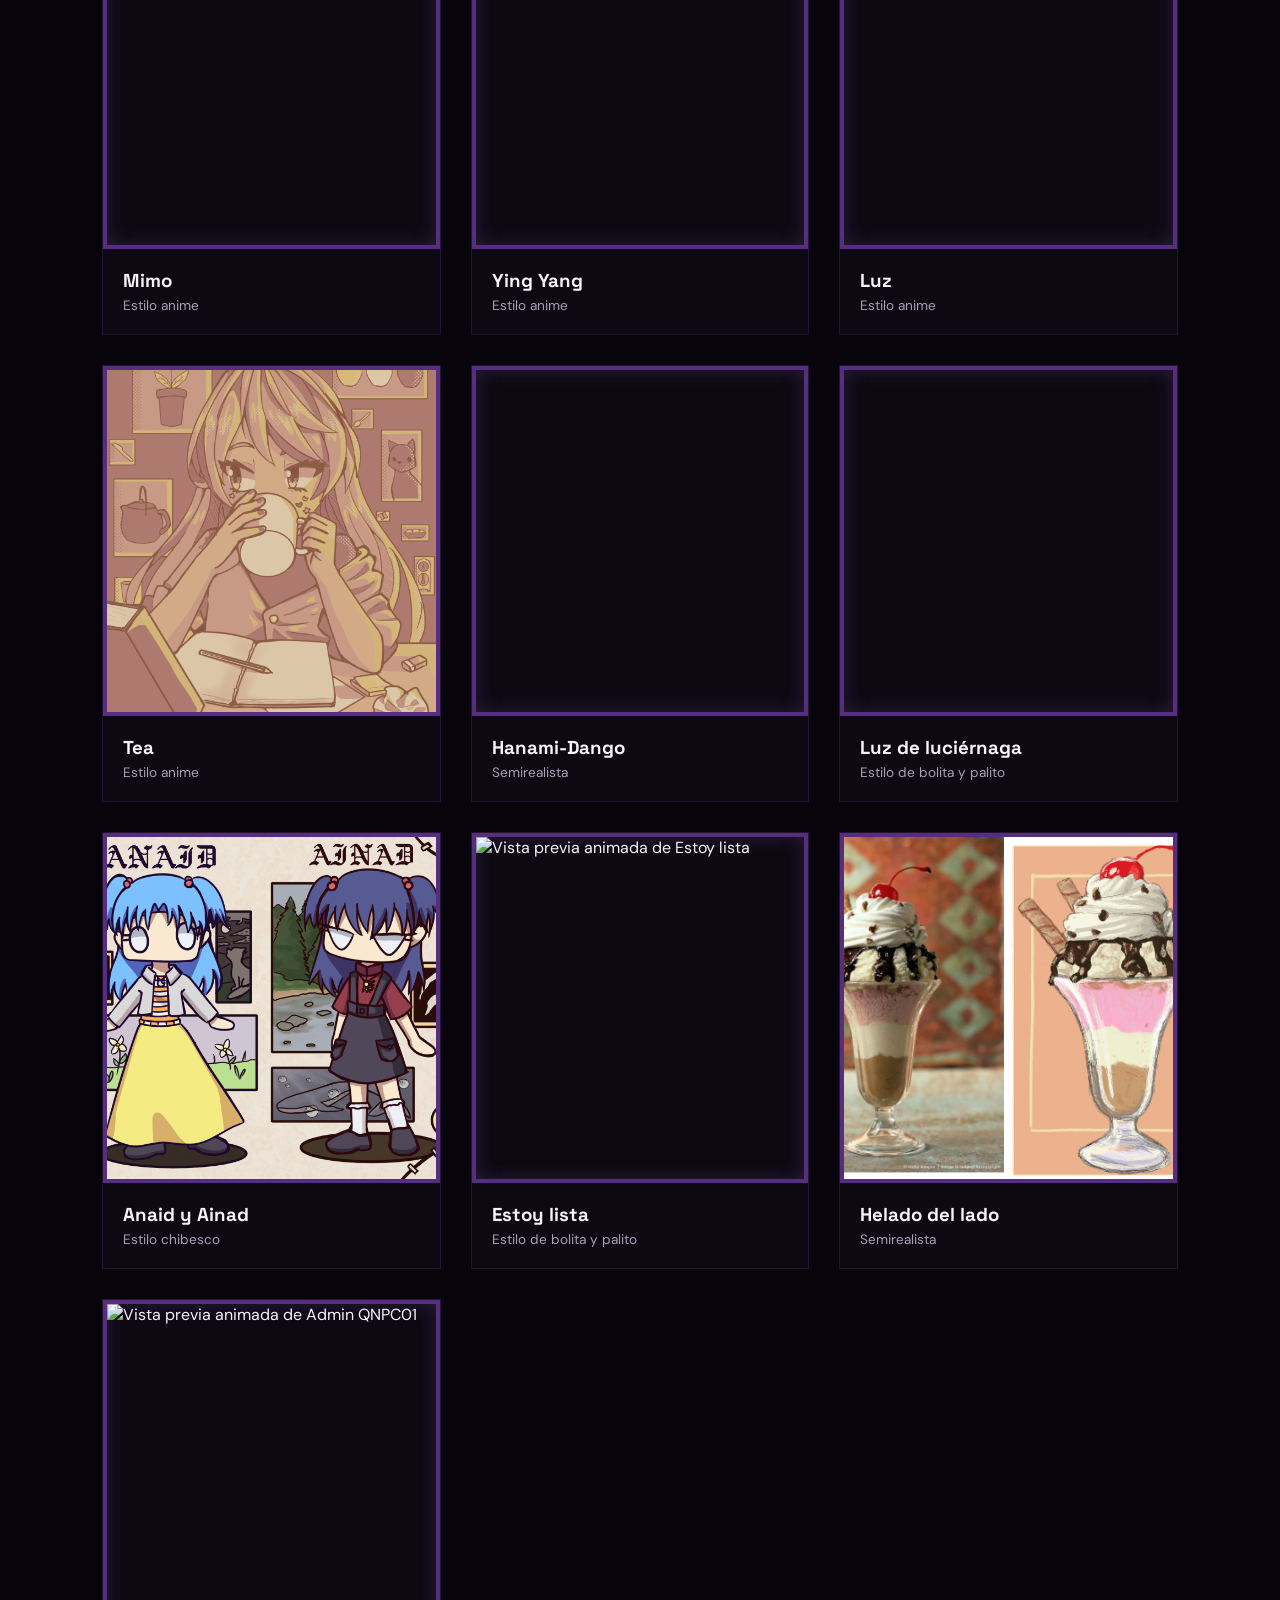
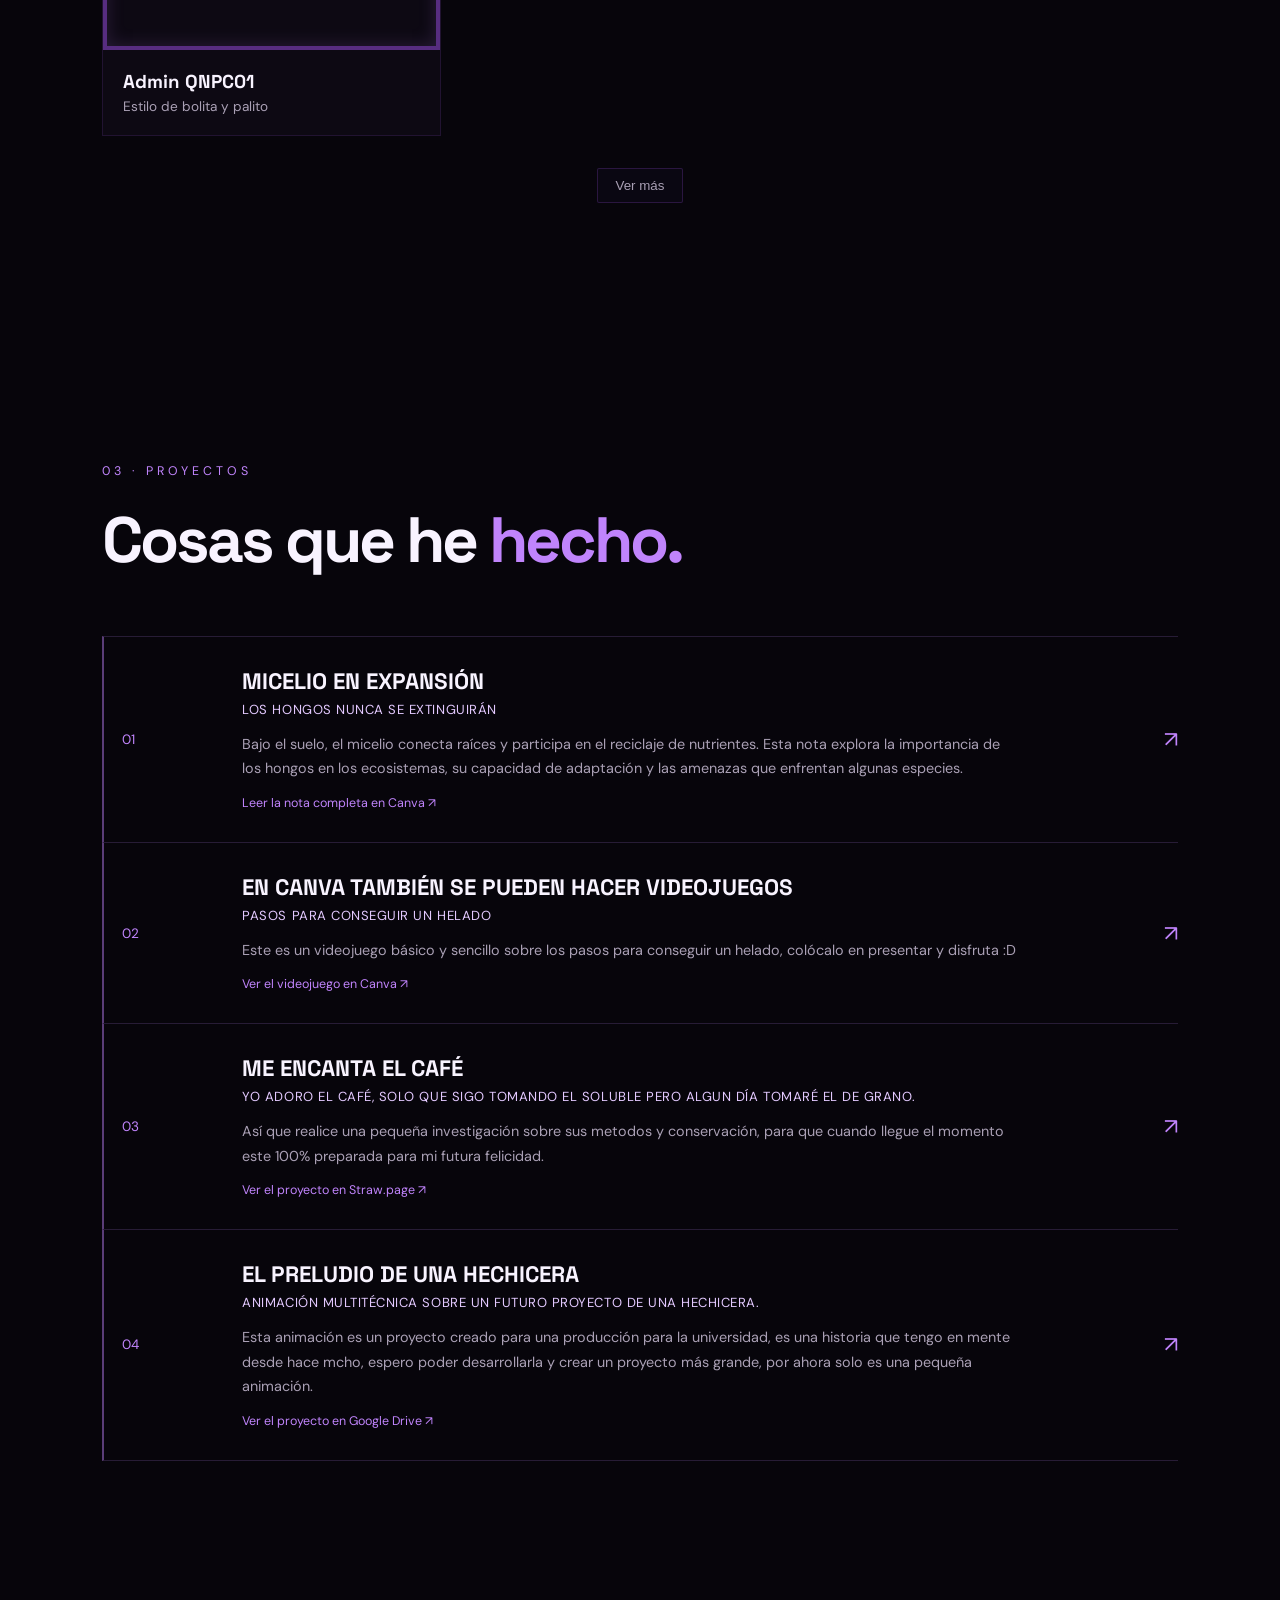
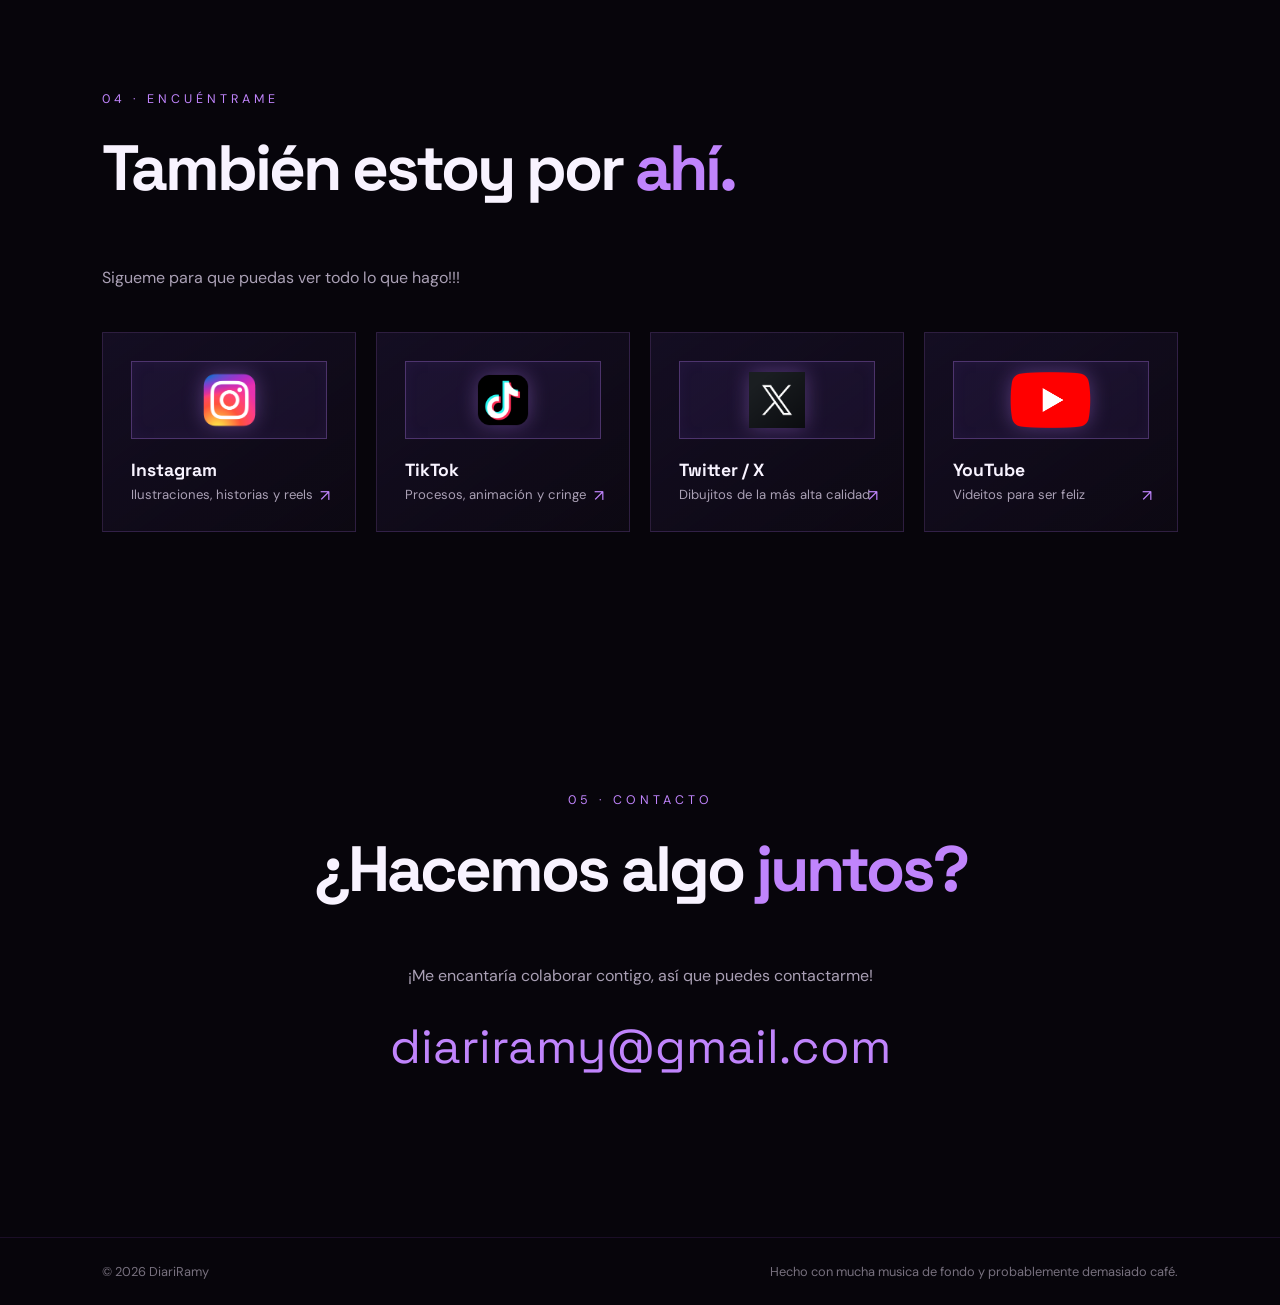
==== commit 0e4e0611: "Update index.html" ====
--- a/index.html
+++ b/index.html
@@ -672,7 +672,7 @@
             data-technique="Pintura digital"
             data-image="./aaaa.png"
             data-publication-note="Esto solo lo sabemos tu y yo nyajaja"
-            data-context="Fecha: 06-11-2025&#10;Ilustración creada en ClipStudioPaint, práctica de semirealismo."
+            data-context="Fecha: 06-11-2025&#10;Creada en ClipStudioPaint, práctica de semirealismo."
         >
             <img
                 src="./aaaa.png"
@@ -710,7 +710,7 @@
             </div>
         </article>
 
-        <article class="art-card reveal" data-category="digital" data-technique="Pintura digital" data-image="./estas cositas ricas.png" data-publication-url="https://www.instagram.com/p/C64wl6RgiCE/?img_index=1" data-publication-label="Ver publicación en Instagram" data-context="Fecha: 20-04-2024&#10;Ilustración creada en Paint, practica con el mouse.">
+        <article class="art-card reveal" data-category="digital" data-technique="Pintura digital" data-image="./estas cositas ricas.png" data-publication-url="https://www.instagram.com/p/C64wl6RgiCE/?img_index=1" data-publication-label="Ver publicación en Instagram" data-context="Fecha: 20-04-2024&#10;Creada en Paint, practica con el mouse.">
             <img src="./estas cositas ricas.png" alt="Ilustración Estas cositas ricas" loading="lazy" decoding="async">
             <div class="art-info">
                 <h3>Hanami-Dango</h3>
@@ -718,7 +718,7 @@
             </div>
         </article>
 
-        <article class="art-card reveal" data-category="digital" data-technique="Pintura digital" data-image="./helado del lado jajajaja.png" data-publication-url="https://www.instagram.com/p/C64wl6RgiCE/?img_index=1" data-publication-label="Ver publicación en Instagram" data-context="Fecha: 24-03-2024&#10;Ilustración creada en Paint, practica con el mouse.">
+        <article class="art-card reveal" data-category="digital" data-technique="Pintura digital" data-image="./helado del lado jajajaja.png" data-publication-url="https://www.instagram.com/p/C64wl6RgiCE/?img_index=1" data-publication-label="Ver publicación en Instagram" data-context="Fecha: 24-03-2024&#10;Creada en Paint, practica con el mouse.">
             <img src="./helado del lado jajajaja.png" alt="Ilustración Helado del lado" loading="lazy" decoding="async">
             <div class="art-info">
                 <h3>Helado del lado</h3>
